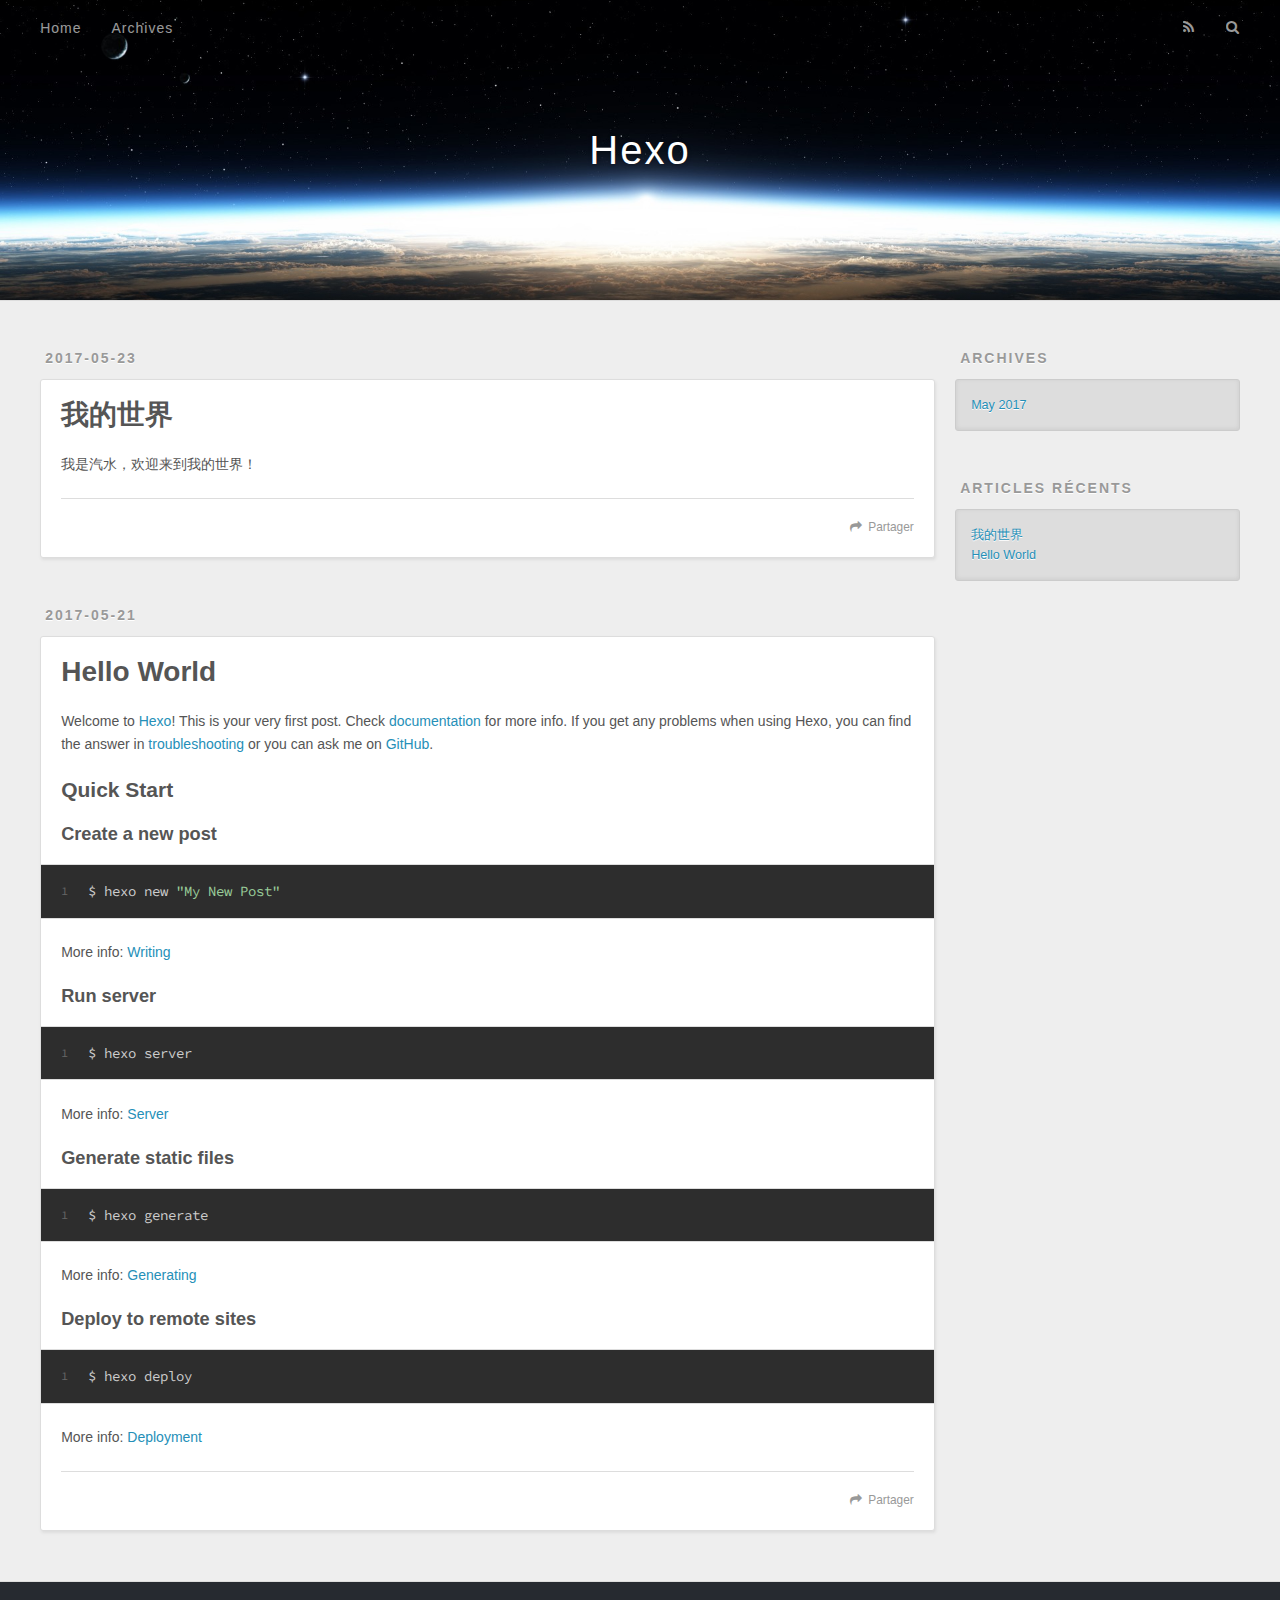
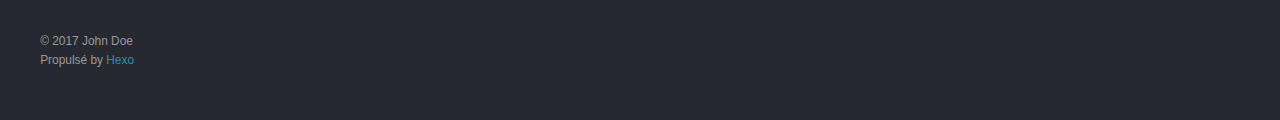
==== index.html @ 623e7127 "Site updated: 2017-06-03 21:07:07" ====
<!DOCTYPE html>
<html>
<head>
  <meta charset="utf-8">
  
  <title>Hexo</title>
  <meta name="viewport" content="width=device-width, initial-scale=1, maximum-scale=1">
  <meta property="og:type" content="website">
<meta property="og:title" content="Hexo">
<meta property="og:url" content="http://yoursite.com/index.html">
<meta property="og:site_name" content="Hexo">
<meta name="twitter:card" content="summary">
<meta name="twitter:title" content="Hexo">
  
    <link rel="alternate" href="/atom.xml" title="Hexo" type="application/atom+xml">
  
  
    <link rel="icon" href="/favicon.png">
  
  
    <link href="//fonts.googleapis.com/css?family=Source+Code+Pro" rel="stylesheet" type="text/css">
  
  <link rel="stylesheet" href="/css/style.css">
  

</head>

<body>
  <div id="container">
    <div id="wrap">
      <header id="header">
  <div id="banner"></div>
  <div id="header-outer" class="outer">
    <div id="header-title" class="inner">
      <h1 id="logo-wrap">
        <a href="/" id="logo">Hexo</a>
      </h1>
      
    </div>
    <div id="header-inner" class="inner">
      <nav id="main-nav">
        <a id="main-nav-toggle" class="nav-icon"></a>
        
          <a class="main-nav-link" href="/">Home</a>
        
          <a class="main-nav-link" href="/archives">Archives</a>
        
      </nav>
      <nav id="sub-nav">
        
          <a id="nav-rss-link" class="nav-icon" href="/atom.xml" title="Flux RSS"></a>
        
        <a id="nav-search-btn" class="nav-icon" title="Rechercher"></a>
      </nav>
      <div id="search-form-wrap">
        <form action="//google.com/search" method="get" accept-charset="UTF-8" class="search-form"><input type="search" name="q" class="search-form-input" placeholder="Search"><button type="submit" class="search-form-submit">&#xF002;</button><input type="hidden" name="sitesearch" value="http://yoursite.com"></form>
      </div>
    </div>
  </div>
</header>
      <div class="outer">
        <section id="main">
  
    <article id="post-XT-Xiong" class="article article-type-post" itemscope itemprop="blogPost">
  <div class="article-meta">
    <a href="/2017/05/23/XT-Xiong/" class="article-date">
  <time datetime="2017-05-23T15:55:25.000Z" itemprop="datePublished">2017-05-23</time>
</a>
    
  </div>
  <div class="article-inner">
    
    
      <header class="article-header">
        
  
    <h1 itemprop="name">
      <a class="article-title" href="/2017/05/23/XT-Xiong/">我的世界</a>
    </h1>
  

      </header>
    
    <div class="article-entry" itemprop="articleBody">
      
        <p>我是汽水，欢迎来到我的世界！</p>

      
    </div>
    <footer class="article-footer">
      <a data-url="http://yoursite.com/2017/05/23/XT-Xiong/" data-id="cj3ham7cf00002ds6p220u8ac" class="article-share-link">Partager</a>
      
      
    </footer>
  </div>
  
</article>


  
    <article id="post-hello-world" class="article article-type-post" itemscope itemprop="blogPost">
  <div class="article-meta">
    <a href="/2017/05/21/hello-world/" class="article-date">
  <time datetime="2017-05-21T15:40:06.000Z" itemprop="datePublished">2017-05-21</time>
</a>
    
  </div>
  <div class="article-inner">
    
    
      <header class="article-header">
        
  
    <h1 itemprop="name">
      <a class="article-title" href="/2017/05/21/hello-world/">Hello World</a>
    </h1>
  

      </header>
    
    <div class="article-entry" itemprop="articleBody">
      
        <p>Welcome to <a href="https://hexo.io/" target="_blank" rel="external">Hexo</a>! This is your very first post. Check <a href="https://hexo.io/docs/" target="_blank" rel="external">documentation</a> for more info. If you get any problems when using Hexo, you can find the answer in <a href="https://hexo.io/docs/troubleshooting.html" target="_blank" rel="external">troubleshooting</a> or you can ask me on <a href="https://github.com/hexojs/hexo/issues" target="_blank" rel="external">GitHub</a>.</p>
<h2 id="Quick-Start"><a href="#Quick-Start" class="headerlink" title="Quick Start"></a>Quick Start</h2><h3 id="Create-a-new-post"><a href="#Create-a-new-post" class="headerlink" title="Create a new post"></a>Create a new post</h3><figure class="highlight bash"><table><tr><td class="gutter"><pre><div class="line">1</div></pre></td><td class="code"><pre><div class="line">$ hexo new <span class="string">"My New Post"</span></div></pre></td></tr></table></figure>
<p>More info: <a href="https://hexo.io/docs/writing.html" target="_blank" rel="external">Writing</a></p>
<h3 id="Run-server"><a href="#Run-server" class="headerlink" title="Run server"></a>Run server</h3><figure class="highlight bash"><table><tr><td class="gutter"><pre><div class="line">1</div></pre></td><td class="code"><pre><div class="line">$ hexo server</div></pre></td></tr></table></figure>
<p>More info: <a href="https://hexo.io/docs/server.html" target="_blank" rel="external">Server</a></p>
<h3 id="Generate-static-files"><a href="#Generate-static-files" class="headerlink" title="Generate static files"></a>Generate static files</h3><figure class="highlight bash"><table><tr><td class="gutter"><pre><div class="line">1</div></pre></td><td class="code"><pre><div class="line">$ hexo generate</div></pre></td></tr></table></figure>
<p>More info: <a href="https://hexo.io/docs/generating.html" target="_blank" rel="external">Generating</a></p>
<h3 id="Deploy-to-remote-sites"><a href="#Deploy-to-remote-sites" class="headerlink" title="Deploy to remote sites"></a>Deploy to remote sites</h3><figure class="highlight bash"><table><tr><td class="gutter"><pre><div class="line">1</div></pre></td><td class="code"><pre><div class="line">$ hexo deploy</div></pre></td></tr></table></figure>
<p>More info: <a href="https://hexo.io/docs/deployment.html" target="_blank" rel="external">Deployment</a></p>

      
    </div>
    <footer class="article-footer">
      <a data-url="http://yoursite.com/2017/05/21/hello-world/" data-id="cj3ham7cp00012ds6cbdqjkjx" class="article-share-link">Partager</a>
      
      
    </footer>
  </div>
  
</article>


  

</section>
        
          <aside id="sidebar">
  
    

  
    

  
    
  
    
  <div class="widget-wrap">
    <h3 class="widget-title">Archives</h3>
    <div class="widget">
      <ul class="archive-list"><li class="archive-list-item"><a class="archive-list-link" href="/archives/2017/05/">May 2017</a></li></ul>
    </div>
  </div>


  
    
  <div class="widget-wrap">
    <h3 class="widget-title">Articles récents</h3>
    <div class="widget">
      <ul>
        
          <li>
            <a href="/2017/05/23/XT-Xiong/">我的世界</a>
          </li>
        
          <li>
            <a href="/2017/05/21/hello-world/">Hello World</a>
          </li>
        
      </ul>
    </div>
  </div>

  
</aside>
        
      </div>
      <footer id="footer">
  
  <div class="outer">
    <div id="footer-info" class="inner">
      &copy; 2017 John Doe<br>
      Propulsé by <a href="http://hexo.io/" target="_blank">Hexo</a>
    </div>
  </div>
</footer>
    </div>
    <nav id="mobile-nav">
  
    <a href="/" class="mobile-nav-link">Home</a>
  
    <a href="/archives" class="mobile-nav-link">Archives</a>
  
</nav>
    

<script src="//ajax.googleapis.com/ajax/libs/jquery/2.0.3/jquery.min.js"></script>


  <link rel="stylesheet" href="/fancybox/jquery.fancybox.css">
  <script src="/fancybox/jquery.fancybox.pack.js"></script>


<script src="/js/script.js"></script>

  </div>
</body>
</html>
---- css/style.css ----
body {
  width: 100%;
}
body:before,
body:after {
  content: "";
  display: table;
}
body:after {
  clear: both;
}
html,
body,
div,
span,
applet,
object,
iframe,
h1,
h2,
h3,
h4,
h5,
h6,
p,
blockquote,
pre,
a,
abbr,
acronym,
address,
big,
cite,
code,
del,
dfn,
em,
img,
ins,
kbd,
q,
s,
samp,
small,
strike,
strong,
sub,
sup,
tt,
var,
dl,
dt,
dd,
ol,
ul,
li,
fieldset,
form,
label,
legend,
table,
caption,
tbody,
tfoot,
thead,
tr,
th,
td {
  margin: 0;
  padding: 0;
  border: 0;
  outline: 0;
  font-weight: inherit;
  font-style: inherit;
  font-family: inherit;
  font-size: 100%;
  vertical-align: baseline;
}
body {
  line-height: 1;
  color: #000;
  background: #fff;
}
ol,
ul {
  list-style: none;
}
table {
  border-collapse: separate;
  border-spacing: 0;
  vertical-align: middle;
}
caption,
th,
td {
  text-align: left;
  font-weight: normal;
  vertical-align: middle;
}
a img {
  border: none;
}
input,
button {
  margin: 0;
  padding: 0;
}
input::-moz-focus-inner,
button::-moz-focus-inner {
  border: 0;
  padding: 0;
}
@font-face {
  font-family: FontAwesome;
  font-style: normal;
  font-weight: normal;
  src: url("fonts/fontawesome-webfont.eot?v=#4.0.3");
  src: url("fonts/fontawesome-webfont.eot?#iefix&v=#4.0.3") format("embedded-opentype"), url("fonts/fontawesome-webfont.woff?v=#4.0.3") format("woff"), url("fonts/fontawesome-webfont.ttf?v=#4.0.3") format("truetype"), url("fonts/fontawesome-webfont.svg#fontawesomeregular?v=#4.0.3") format("svg");
}
html,
body,
#container {
  height: 100%;
}
body {
  background: #eee;
  font: 14px "Helvetica Neue", Helvetica, Arial, sans-serif;
  -webkit-text-size-adjust: 100%;
}
.outer {
  max-width: 1220px;
  margin: 0 auto;
  padding: 0 20px;
}
.outer:before,
.outer:after {
  content: "";
  display: table;
}
.outer:after {
  clear: both;
}
.inner {
  display: inline;
  float: left;
  width: 98.33333333333333%;
  margin: 0 0.833333333333333%;
}
.left,
.alignleft {
  float: left;
}
.right,
.alignright {
  float: right;
}
.clear {
  clear: both;
}
#container {
  position: relative;
}
.mobile-nav-on {
  overflow: hidden;
}
#wrap {
  height: 100%;
  width: 100%;
  position: absolute;
  top: 0;
  left: 0;
  -webkit-transition: 0.2s ease-out;
  -moz-transition: 0.2s ease-out;
  -ms-transition: 0.2s ease-out;
  transition: 0.2s ease-out;
  z-index: 1;
  background: #eee;
}
.mobile-nav-on #wrap {
  left: 280px;
}
@media screen and (min-width: 768px) {
  #main {
    display: inline;
    float: left;
    width: 73.33333333333333%;
    margin: 0 0.833333333333333%;
  }
}
.article-date,
.article-category-link,
.archive-year,
.widget-title {
  text-decoration: none;
  text-transform: uppercase;
  letter-spacing: 2px;
  color: #999;
  margin-bottom: 1em;
  margin-left: 5px;
  line-height: 1em;
  text-shadow: 0 1px #fff;
  font-weight: bold;
}
.article-inner,
.archive-article-inner {
  background: #fff;
  -webkit-box-shadow: 1px 2px 3px #ddd;
  box-shadow: 1px 2px 3px #ddd;
  border: 1px solid #ddd;
  border-radius: 3px;
}
.article-entry h1,
.widget h1 {
  font-size: 2em;
}
.article-entry h2,
.widget h2 {
  font-size: 1.5em;
}
.article-entry h3,
.widget h3 {
  font-size: 1.3em;
}
.article-entry h4,
.widget h4 {
  font-size: 1.2em;
}
.article-entry h5,
.widget h5 {
  font-size: 1em;
}
.article-entry h6,
.widget h6 {
  font-size: 1em;
  color: #999;
}
.article-entry hr,
.widget hr {
  border: 1px dashed #ddd;
}
.article-entry strong,
.widget strong {
  font-weight: bold;
}
.article-entry em,
.widget em,
.article-entry cite,
.widget cite {
  font-style: italic;
}
.article-entry sup,
.widget sup,
.article-entry sub,
.widget sub {
  font-size: 0.75em;
  line-height: 0;
  position: relative;
  vertical-align: baseline;
}
.article-entry sup,
.widget sup {
  top: -0.5em;
}
.article-entry sub,
.widget sub {
  bottom: -0.2em;
}
.article-entry small,
.widget small {
  font-size: 0.85em;
}
.article-entry acronym,
.widget acronym,
.article-entry abbr,
.widget abbr {
  border-bottom: 1px dotted;
}
.article-entry ul,
.widget ul,
.article-entry ol,
.widget ol,
.article-entry dl,
.widget dl {
  margin: 0 20px;
  line-height: 1.6em;
}
.article-entry ul ul,
.widget ul ul,
.article-entry ol ul,
.widget ol ul,
.article-entry ul ol,
.widget ul ol,
.article-entry ol ol,
.widget ol ol {
  margin-top: 0;
  margin-bottom: 0;
}
.article-entry ul,
.widget ul {
  list-style: disc;
}
.article-entry ol,
.widget ol {
  list-style: decimal;
}
.article-entry dt,
.widget dt {
  font-weight: bold;
}
#header {
  height: 300px;
  position: relative;
  border-bottom: 1px solid #ddd;
}
#header:before,
#header:after {
  content: "";
  position: absolute;
  left: 0;
  right: 0;
  height: 40px;
}
#header:before {
  top: 0;
  background: -webkit-linear-gradient(rgba(0,0,0,0.2), transparent);
  background: -moz-linear-gradient(rgba(0,0,0,0.2), transparent);
  background: -ms-linear-gradient(rgba(0,0,0,0.2), transparent);
  background: linear-gradient(rgba(0,0,0,0.2), transparent);
}
#header:after {
  bottom: 0;
  background: -webkit-linear-gradient(transparent, rgba(0,0,0,0.2));
  background: -moz-linear-gradient(transparent, rgba(0,0,0,0.2));
  background: -ms-linear-gradient(transparent, rgba(0,0,0,0.2));
  background: linear-gradient(transparent, rgba(0,0,0,0.2));
}
#header-outer {
  height: 100%;
  position: relative;
}
#header-inner {
  position: relative;
  overflow: hidden;
}
#banner {
  position: absolute;
  top: 0;
  left: 0;
  width: 100%;
  height: 100%;
  background: url("images/banner.jpg") center #000;
  -webkit-background-size: cover;
  -moz-background-size: cover;
  background-size: cover;
  z-index: -1;
}
#header-title {
  text-align: center;
  height: 40px;
  position: absolute;
  top: 50%;
  left: 0;
  margin-top: -20px;
}
#logo,
#subtitle {
  text-decoration: none;
  color: #fff;
  font-weight: 300;
  text-shadow: 0 1px 4px rgba(0,0,0,0.3);
}
#logo {
  font-size: 40px;
  line-height: 40px;
  letter-spacing: 2px;
}
#subtitle {
  font-size: 16px;
  line-height: 16px;
  letter-spacing: 1px;
}
#subtitle-wrap {
  margin-top: 16px;
}
#main-nav {
  float: left;
  margin-left: -15px;
}
.nav-icon,
.main-nav-link {
  float: left;
  color: #fff;
  opacity: 0.6;
  text-decoration: none;
  text-shadow: 0 1px rgba(0,0,0,0.2);
  -webkit-transition: opacity 0.2s;
  -moz-transition: opacity 0.2s;
  -ms-transition: opacity 0.2s;
  transition: opacity 0.2s;
  display: block;
  padding: 20px 15px;
}
.nav-icon:hover,
.main-nav-link:hover {
  opacity: 1;
}
.nav-icon {
  font-family: FontAwesome;
  text-align: center;
  font-size: 14px;
  width: 14px;
  height: 14px;
  padding: 20px 15px;
  position: relative;
  cursor: pointer;
}
.main-nav-link {
  font-weight: 300;
  letter-spacing: 1px;
}
@media screen and (max-width: 479px) {
  .main-nav-link {
    display: none;
  }
}
#main-nav-toggle {
  display: none;
}
#main-nav-toggle:before {
  content: "\f0c9";
}
@media screen and (max-width: 479px) {
  #main-nav-toggle {
    display: block;
  }
}
#sub-nav {
  float: right;
  margin-right: -15px;
}
#nav-rss-link:before {
  content: "\f09e";
}
#nav-search-btn:before {
  content: "\f002";
}
#search-form-wrap {
  position: absolute;
  top: 15px;
  width: 150px;
  height: 30px;
  right: -150px;
  opacity: 0;
  -webkit-transition: 0.2s ease-out;
  -moz-transition: 0.2s ease-out;
  -ms-transition: 0.2s ease-out;
  transition: 0.2s ease-out;
}
#search-form-wrap.on {
  opacity: 1;
  right: 0;
}
@media screen and (max-width: 479px) {
  #search-form-wrap {
    width: 100%;
    right: -100%;
  }
}
.search-form {
  position: absolute;
  top: 0;
  left: 0;
  right: 0;
  background: #fff;
  padding: 5px 15px;
  border-radius: 15px;
  -webkit-box-shadow: 0 0 10px rgba(0,0,0,0.3);
  box-shadow: 0 0 10px rgba(0,0,0,0.3);
}
.search-form-input {
  border: none;
  background: none;
  color: #555;
  width: 100%;
  font: 13px "Helvetica Neue", Helvetica, Arial, sans-serif;
  outline: none;
}
.search-form-input::-webkit-search-results-decoration,
.search-form-input::-webkit-search-cancel-button {
  -webkit-appearance: none;
}
.search-form-submit {
  position: absolute;
  top: 50%;
  right: 10px;
  margin-top: -7px;
  font: 13px FontAwesome;
  border: none;
  background: none;
  color: #bbb;
  cursor: pointer;
}
.search-form-submit:hover,
.search-form-submit:focus {
  color: #777;
}
.article {
  margin: 50px 0;
}
.article-inner {
  overflow: hidden;
}
.article-meta:before,
.article-meta:after {
  content: "";
  display: table;
}
.article-meta:after {
  clear: both;
}
.article-date {
  float: left;
}
.article-category {
  float: left;
  line-height: 1em;
  color: #ccc;
  text-shadow: 0 1px #fff;
  margin-left: 8px;
}
.article-category:before {
  content: "\2022";
}
.article-category-link {
  margin: 0 12px 1em;
}
.article-header {
  padding: 20px 20px 0;
}
.article-title {
  text-decoration: none;
  font-size: 2em;
  font-weight: bold;
  color: #555;
  line-height: 1.1em;
  -webkit-transition: color 0.2s;
  -moz-transition: color 0.2s;
  -ms-transition: color 0.2s;
  transition: color 0.2s;
}
a.article-title:hover {
  color: #258fb8;
}
.article-entry {
  color: #555;
  padding: 0 20px;
}
.article-entry:before,
.article-entry:after {
  content: "";
  display: table;
}
.article-entry:after {
  clear: both;
}
.article-entry p,
.article-entry table {
  line-height: 1.6em;
  margin: 1.6em 0;
}
.article-entry h1,
.article-entry h2,
.article-entry h3,
.article-entry h4,
.article-entry h5,
.article-entry h6 {
  font-weight: bold;
}
.article-entry h1,
.article-entry h2,
.article-entry h3,
.article-entry h4,
.article-entry h5,
.article-entry h6 {
  line-height: 1.1em;
  margin: 1.1em 0;
}
.article-entry a {
  color: #258fb8;
  text-decoration: none;
}
.article-entry a:hover {
  text-decoration: underline;
}
.article-entry ul,
.article-entry ol,
.article-entry dl {
  margin-top: 1.6em;
  margin-bottom: 1.6em;
}
.article-entry img,
.article-entry video {
  max-width: 100%;
  height: auto;
  display: block;
  margin: auto;
}
.article-entry iframe {
  border: none;
}
.article-entry table {
  width: 100%;
  border-collapse: collapse;
  border-spacing: 0;
}
.article-entry th {
  font-weight: bold;
  border-bottom: 3px solid #ddd;
  padding-bottom: 0.5em;
}
.article-entry td {
  border-bottom: 1px solid #ddd;
  padding: 10px 0;
}
.article-entry blockquote {
  font-family: Georgia, "Times New Roman", serif;
  font-size: 1.4em;
  margin: 1.6em 20px;
  text-align: center;
}
.article-entry blockquote footer {
  font-size: 14px;
  margin: 1.6em 0;
  font-family: "Helvetica Neue", Helvetica, Arial, sans-serif;
}
.article-entry blockquote footer cite:before {
  content: "—";
  padding: 0 0.5em;
}
.article-entry .pullquote {
  text-align: left;
  width: 45%;
  margin: 0;
}
.article-entry .pullquote.left {
  margin-left: 0.5em;
  margin-right: 1em;
}
.article-entry .pullquote.right {
  margin-right: 0.5em;
  margin-left: 1em;
}
.article-entry .caption {
  color: #999;
  display: block;
  font-size: 0.9em;
  margin-top: 0.5em;
  position: relative;
  text-align: center;
}
.article-entry .video-container {
  position: relative;
  padding-top: 56.25%;
  height: 0;
  overflow: hidden;
}
.article-entry .video-container iframe,
.article-entry .video-container object,
.article-entry .video-container embed {
  position: absolute;
  top: 0;
  left: 0;
  width: 100%;
  height: 100%;
  margin-top: 0;
}
.article-more-link a {
  display: inline-block;
  line-height: 1em;
  padding: 6px 15px;
  border-radius: 15px;
  background: #eee;
  color: #999;
  text-shadow: 0 1px #fff;
  text-decoration: none;
}
.article-more-link a:hover {
  background: #258fb8;
  color: #fff;
  text-decoration: none;
  text-shadow: 0 1px #1e7293;
}
.article-footer {
  font-size: 0.85em;
  line-height: 1.6em;
  border-top: 1px solid #ddd;
  padding-top: 1.6em;
  margin: 0 20px 20px;
}
.article-footer:before,
.article-footer:after {
  content: "";
  display: table;
}
.article-footer:after {
  clear: both;
}
.article-footer a {
  color: #999;
  text-decoration: none;
}
.article-footer a:hover {
  color: #555;
}
.article-tag-list-item {
  float: left;
  margin-right: 10px;
}
.article-tag-list-link:before {
  content: "#";
}
.article-comment-link {
  float: right;
}
.article-comment-link:before {
  content: "\f075";
  font-family: FontAwesome;
  padding-right: 8px;
}
.article-share-link {
  cursor: pointer;
  float: right;
  margin-left: 20px;
}
.article-share-link:before {
  content: "\f064";
  font-family: FontAwesome;
  padding-right: 6px;
}
#article-nav {
  position: relative;
}
#article-nav:before,
#article-nav:after {
  content: "";
  display: table;
}
#article-nav:after {
  clear: both;
}
@media screen and (min-width: 768px) {
  #article-nav {
    margin: 50px 0;
  }
  #article-nav:before {
    width: 8px;
    height: 8px;
    position: absolute;
    top: 50%;
    left: 50%;
    margin-top: -4px;
    margin-left: -4px;
    content: "";
    border-radius: 50%;
    background: #ddd;
    -webkit-box-shadow: 0 1px 2px #fff;
    box-shadow: 0 1px 2px #fff;
  }
}
.article-nav-link-wrap {
  text-decoration: none;
  text-shadow: 0 1px #fff;
  color: #999;
  -webkit-box-sizing: border-box;
  -moz-box-sizing: border-box;
  box-sizing: border-box;
  margin-top: 50px;
  text-align: center;
  display: block;
}
.article-nav-link-wrap:hover {
  color: #555;
}
@media screen and (min-width: 768px) {
  .article-nav-link-wrap {
    width: 50%;
    margin-top: 0;
  }
}
@media screen and (min-width: 768px) {
  #article-nav-newer {
    float: left;
    text-align: right;
    padding-right: 20px;
  }
}
@media screen and (min-width: 768px) {
  #article-nav-older {
    float: right;
    text-align: left;
    padding-left: 20px;
  }
}
.article-nav-caption {
  text-transform: uppercase;
  letter-spacing: 2px;
  color: #ddd;
  line-height: 1em;
  font-weight: bold;
}
#article-nav-newer .article-nav-caption {
  margin-right: -2px;
}
.article-nav-title {
  font-size: 0.85em;
  line-height: 1.6em;
  margin-top: 0.5em;
}
.article-share-box {
  position: absolute;
  display: none;
  background: #fff;
  -webkit-box-shadow: 1px 2px 10px rgba(0,0,0,0.2);
  box-shadow: 1px 2px 10px rgba(0,0,0,0.2);
  border-radius: 3px;
  margin-left: -145px;
  overflow: hidden;
  z-index: 1;
}
.article-share-box.on {
  display: block;
}
.article-share-input {
  width: 100%;
  background: none;
  -webkit-box-sizing: border-box;
  -moz-box-sizing: border-box;
  box-sizing: border-box;
  font: 14px "Helvetica Neue", Helvetica, Arial, sans-serif;
  padding: 0 15px;
  color: #555;
  outline: none;
  border: 1px solid #ddd;
  border-radius: 3px 3px 0 0;
  height: 36px;
  line-height: 36px;
}
.article-share-links {
  background: #eee;
}
.article-share-links:before,
.article-share-links:after {
  content: "";
  display: table;
}
.article-share-links:after {
  clear: both;
}
.article-share-twitter,
.article-share-facebook,
.article-share-pinterest,
.article-share-google {
  width: 50px;
  height: 36px;
  display: block;
  float: left;
  position: relative;
  color: #999;
  text-shadow: 0 1px #fff;
}
.article-share-twitter:before,
.article-share-facebook:before,
.article-share-pinterest:before,
.article-share-google:before {
  font-size: 20px;
  font-family: FontAwesome;
  width: 20px;
  height: 20px;
  position: absolute;
  top: 50%;
  left: 50%;
  margin-top: -10px;
  margin-left: -10px;
  text-align: center;
}
.article-share-twitter:hover,
.article-share-facebook:hover,
.article-share-pinterest:hover,
.article-share-google:hover {
  color: #fff;
}
.article-share-twitter:before {
  content: "\f099";
}
.article-share-twitter:hover {
  background: #00aced;
  text-shadow: 0 1px #008abe;
}
.article-share-facebook:before {
  content: "\f09a";
}
.article-share-facebook:hover {
  background: #3b5998;
  text-shadow: 0 1px #2f477a;
}
.article-share-pinterest:before {
  content: "\f0d2";
}
.article-share-pinterest:hover {
  background: #cb2027;
  text-shadow: 0 1px #a21a1f;
}
.article-share-google:before {
  content: "\f0d5";
}
.article-share-google:hover {
  background: #dd4b39;
  text-shadow: 0 1px #be3221;
}
.article-gallery {
  background: #000;
  position: relative;
}
.article-gallery-photos {
  position: relative;
  overflow: hidden;
}
.article-gallery-img {
  display: none;
  max-width: 100%;
}
.article-gallery-img:first-child {
  display: block;
}
.article-gallery-img.loaded {
  position: absolute;
  display: block;
}
.article-gallery-img img {
  display: block;
  max-width: 100%;
  margin: 0 auto;
}
#comments {
  background: #fff;
  -webkit-box-shadow: 1px 2px 3px #ddd;
  box-shadow: 1px 2px 3px #ddd;
  padding: 20px;
  border: 1px solid #ddd;
  border-radius: 3px;
  margin: 50px 0;
}
#comments a {
  color: #258fb8;
}
.archives-wrap {
  margin: 50px 0;
}
.archives:before,
.archives:after {
  content: "";
  display: table;
}
.archives:after {
  clear: both;
}
.archive-year-wrap {
  margin-bottom: 1em;
}
.archives {
  -webkit-column-gap: 10px;
  -moz-column-gap: 10px;
  column-gap: 10px;
}
@media screen and (min-width: 480px) and (max-width: 767px) {
  .archives {
    -webkit-column-count: 2;
    -moz-column-count: 2;
    column-count: 2;
  }
}
@media screen and (min-width: 768px) {
  .archives {
    -webkit-column-count: 3;
    -moz-column-count: 3;
    column-count: 3;
  }
}
.archive-article {
  -webkit-column-break-inside: avoid;
  page-break-inside: avoid;
  overflow: hidden;
  break-inside: avoid-column;
}
.archive-article-inner {
  padding: 10px;
  margin-bottom: 15px;
}
.archive-article-title {
  text-decoration: none;
  font-weight: bold;
  color: #555;
  -webkit-transition: color 0.2s;
  -moz-transition: color 0.2s;
  -ms-transition: color 0.2s;
  transition: color 0.2s;
  line-height: 1.6em;
}
.archive-article-title:hover {
  color: #258fb8;
}
.archive-article-footer {
  margin-top: 1em;
}
.archive-article-date {
  color: #999;
  text-decoration: none;
  font-size: 0.85em;
  line-height: 1em;
  margin-bottom: 0.5em;
  display: block;
}
#page-nav {
  margin: 50px auto;
  background: #fff;
  -webkit-box-shadow: 1px 2px 3px #ddd;
  box-shadow: 1px 2px 3px #ddd;
  border: 1px solid #ddd;
  border-radius: 3px;
  text-align: center;
  color: #999;
  overflow: hidden;
}
#page-nav:before,
#page-nav:after {
  content: "";
  display: table;
}
#page-nav:after {
  clear: both;
}
#page-nav a,
#page-nav span {
  padding: 10px 20px;
  line-height: 1;
  height: 2ex;
}
#page-nav a {
  color: #999;
  text-decoration: none;
}
#page-nav a:hover {
  background: #999;
  color: #fff;
}
#page-nav .prev {
  float: left;
}
#page-nav .next {
  float: right;
}
#page-nav .page-number {
  display: inline-block;
}
@media screen and (max-width: 479px) {
  #page-nav .page-number {
    display: none;
  }
}
#page-nav .current {
  color: #555;
  font-weight: bold;
}
#page-nav .space {
  color: #ddd;
}
#footer {
  background: #262a30;
  padding: 50px 0;
  border-top: 1px solid #ddd;
  color: #999;
}
#footer a {
  color: #258fb8;
  text-decoration: none;
}
#footer a:hover {
  text-decoration: underline;
}
#footer-info {
  line-height: 1.6em;
  font-size: 0.85em;
}
.article-entry pre,
.article-entry .highlight {
  background: #2d2d2d;
  margin: 0 -20px;
  padding: 15px 20px;
  border-style: solid;
  border-color: #ddd;
  border-width: 1px 0;
  overflow: auto;
  color: #ccc;
  line-height: 22.400000000000002px;
}
.article-entry .highlight .gutter pre,
.article-entry .gist .gist-file .gist-data .line-numbers {
  color: #666;
  font-size: 0.85em;
}
.article-entry pre,
.article-entry code {
  font-family: "Source Code Pro", Consolas, Monaco, Menlo, Consolas, monospace;
}
.article-entry code {
  background: #eee;
  text-shadow: 0 1px #fff;
  padding: 0 0.3em;
}
.article-entry pre code {
  background: none;
  text-shadow: none;
  padding: 0;
}
.article-entry .highlight pre {
  border: none;
  margin: 0;
  padding: 0;
}
.article-entry .highlight table {
  margin: 0;
  width: auto;
}
.article-entry .highlight td {
  border: none;
  padding: 0;
}
.article-entry .highlight figcaption {
  font-size: 0.85em;
  color: #999;
  line-height: 1em;
  margin-bottom: 1em;
}
.article-entry .highlight figcaption:before,
.article-entry .highlight figcaption:after {
  content: "";
  display: table;
}
.article-entry .highlight figcaption:after {
  clear: both;
}
.article-entry .highlight figcaption a {
  float: right;
}
.article-entry .highlight .gutter pre {
  text-align: right;
  padding-right: 20px;
}
.article-entry .highlight .line {
  height: 22.400000000000002px;
}
.article-entry .highlight .line.marked {
  background: #515151;
}
.article-entry .gist {
  margin: 0 -20px;
  border-style: solid;
  border-color: #ddd;
  border-width: 1px 0;
  background: #2d2d2d;
  padding: 15px 20px 15px 0;
}
.article-entry .gist .gist-file {
  border: none;
  font-family: "Source Code Pro", Consolas, Monaco, Menlo, Consolas, monospace;
  margin: 0;
}
.article-entry .gist .gist-file .gist-data {
  background: none;
  border: none;
}
.article-entry .gist .gist-file .gist-data .line-numbers {
  background: none;
  border: none;
  padding: 0 20px 0 0;
}
.article-entry .gist .gist-file .gist-data .line-data {
  padding: 0 !important;
}
.article-entry .gist .gist-file .highlight {
  margin: 0;
  padding: 0;
  border: none;
}
.article-entry .gist .gist-file .gist-meta {
  background: #2d2d2d;
  color: #999;
  font: 0.85em "Helvetica Neue", Helvetica, Arial, sans-serif;
  text-shadow: 0 0;
  padding: 0;
  margin-top: 1em;
  margin-left: 20px;
}
.article-entry .gist .gist-file .gist-meta a {
  color: #258fb8;
  font-weight: normal;
}
.article-entry .gist .gist-file .gist-meta a:hover {
  text-decoration: underline;
}
pre .comment,
pre .title {
  color: #999;
}
pre .variable,
pre .attribute,
pre .tag,
pre .regexp,
pre .ruby .constant,
pre .xml .tag .title,
pre .xml .pi,
pre .xml .doctype,
pre .html .doctype,
pre .css .id,
pre .css .class,
pre .css .pseudo {
  color: #f2777a;
}
pre .number,
pre .preprocessor,
pre .built_in,
pre .literal,
pre .params,
pre .constant {
  color: #f99157;
}
pre .class,
pre .ruby .class .title,
pre .css .rules .attribute {
  color: #9c9;
}
pre .string,
pre .value,
pre .inheritance,
pre .header,
pre .ruby .symbol,
pre .xml .cdata {
  color: #9c9;
}
pre .css .hexcolor {
  color: #6cc;
}
pre .function,
pre .python .decorator,
pre .python .title,
pre .ruby .function .title,
pre .ruby .title .keyword,
pre .perl .sub,
pre .javascript .title,
pre .coffeescript .title {
  color: #69c;
}
pre .keyword,
pre .javascript .function {
  color: #c9c;
}
@media screen and (max-width: 479px) {
  #mobile-nav {
    position: absolute;
    top: 0;
    left: 0;
    width: 280px;
    height: 100%;
    background: #191919;
    border-right: 1px solid #fff;
  }
}
@media screen and (max-width: 479px) {
  .mobile-nav-link {
    display: block;
    color: #999;
    text-decoration: none;
    padding: 15px 20px;
    font-weight: bold;
  }
  .mobile-nav-link:hover {
    color: #fff;
  }
}
@media screen and (min-width: 768px) {
  #sidebar {
    display: inline;
    float: left;
    width: 23.333333333333332%;
    margin: 0 0.833333333333333%;
  }
}
.widget-wrap {
  margin: 50px 0;
}
.widget {
  color: #777;
  text-shadow: 0 1px #fff;
  background: #ddd;
  -webkit-box-shadow: 0 -1px 4px #ccc inset;
  box-shadow: 0 -1px 4px #ccc inset;
  border: 1px solid #ccc;
  padding: 15px;
  border-radius: 3px;
}
.widget a {
  color: #258fb8;
  text-decoration: none;
}
.widget a:hover {
  text-decoration: underline;
}
.widget ul ul,
.widget ol ul,
.widget dl ul,
.widget ul ol,
.widget ol ol,
.widget dl ol,
.widget ul dl,
.widget ol dl,
.widget dl dl {
  margin-left: 15px;
  list-style: disc;
}
.widget {
  line-height: 1.6em;
  word-wrap: break-word;
  font-size: 0.9em;
}
.widget ul,
.widget ol {
  list-style: none;
  margin: 0;
}
.widget ul ul,
.widget ol ul,
.widget ul ol,
.widget ol ol {
  margin: 0 20px;
}
.widget ul ul,
.widget ol ul {
  list-style: disc;
}
.widget ul ol,
.widget ol ol {
  list-style: decimal;
}
.category-list-count,
.tag-list-count,
.archive-list-count {
  padding-left: 5px;
  color: #999;
  font-size: 0.85em;
}
.category-list-count:before,
.tag-list-count:before,
.archive-list-count:before {
  content: "(";
}
.category-list-count:after,
.tag-list-count:after,
.archive-list-count:after {
  content: ")";
}
.tagcloud a {
  margin-right: 5px;
  display: inline-block;
}
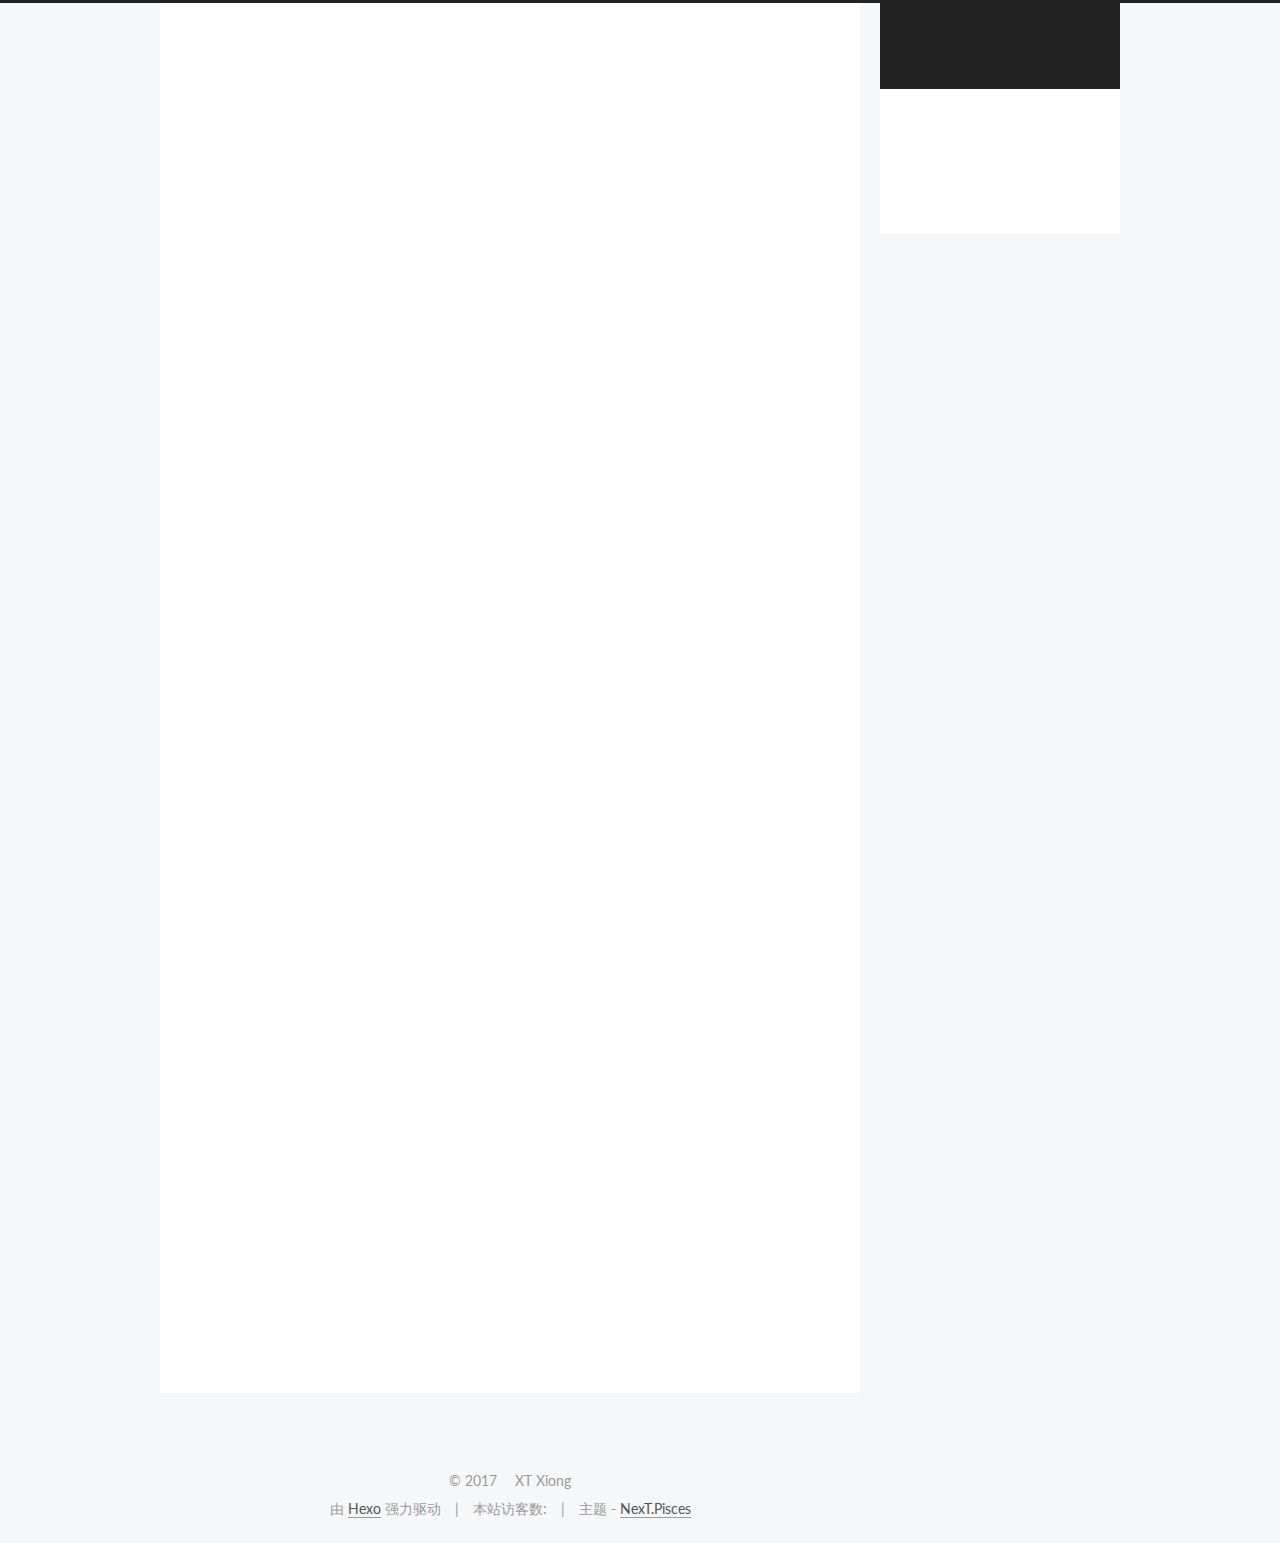
==== commit e5a445c3: "Site updated: 2017-06-11 13:14:21" ====
--- a/index.html
+++ b/index.html
@@ -1,126 +1,454 @@
-<!DOCTYPE html>
-<html>
+<!doctype html>
+
+
+
+  
+
+
+<html class="theme-next pisces use-motion" lang="zh-Hans">
 <head>
-  <meta charset="utf-8">
-  
-  <title>Hexo</title>
-  <meta name="viewport" content="width=device-width, initial-scale=1, maximum-scale=1">
-  <meta property="og:type" content="website">
-<meta property="og:title" content="Hexo">
+  <meta charset="UTF-8"/>
+<meta http-equiv="X-UA-Compatible" content="IE=edge" />
+<meta name="viewport" content="width=device-width, initial-scale=1, maximum-scale=1"/>
+
+
+
+<meta http-equiv="Cache-Control" content="no-transform" />
+<meta http-equiv="Cache-Control" content="no-siteapp" />
+
+
+
+
+
+
+
+
+
+
+
+
+
+
+
+  
+  
+  <link href="/lib/fancybox/source/jquery.fancybox.css?v=2.1.5" rel="stylesheet" type="text/css" />
+
+
+
+
+  
+  
+  
+  
+
+  
+    
+    
+  
+
+  
+
+  
+
+  
+
+  
+
+  
+    
+    
+    <link href="//fonts.googleapis.com/css?family=Lato:300,300italic,400,400italic,700,700italic&subset=latin,latin-ext" rel="stylesheet" type="text/css">
+  
+
+
+
+
+
+
+<link href="/lib/font-awesome/css/font-awesome.min.css?v=4.6.2" rel="stylesheet" type="text/css" />
+
+<link href="/css/main.css?v=5.1.0" rel="stylesheet" type="text/css" />
+
+
+  <meta name="keywords" content="Hexo, NexT" />
+
+
+
+
+
+
+
+
+  <link rel="shortcut icon" type="image/x-icon" href="http://orc8sanw2.bkt.clouddn.com/favicon.ico?v=5.1.0" />
+
+
+
+
+
+
+<meta name="description" content="凡事过往，皆为序章">
+<meta property="og:type" content="website">
+<meta property="og:title" content="XT Xiong&#39;s blog">
 <meta property="og:url" content="http://yoursite.com/index.html">
-<meta property="og:site_name" content="Hexo">
+<meta property="og:site_name" content="XT Xiong&#39;s blog">
+<meta property="og:description" content="凡事过往，皆为序章">
 <meta name="twitter:card" content="summary">
-<meta name="twitter:title" content="Hexo">
-  
-    <link rel="alternate" href="/atom.xml" title="Hexo" type="application/atom+xml">
-  
-  
-    <link rel="icon" href="/favicon.png">
-  
-  
-    <link href="//fonts.googleapis.com/css?family=Source+Code+Pro" rel="stylesheet" type="text/css">
-  
-  <link rel="stylesheet" href="/css/style.css">
-  
-
+<meta name="twitter:title" content="XT Xiong&#39;s blog">
+<meta name="twitter:description" content="凡事过往，皆为序章">
+
+
+
+<script type="text/javascript" id="hexo.configurations">
+  var NexT = window.NexT || {};
+  var CONFIG = {
+    root: '/',
+    scheme: 'Pisces',
+    sidebar: {"position":"right","display":"post","offset":12,"offset_float":0,"b2t":false,"scrollpercent":false},
+    fancybox: true,
+    motion: true,
+    duoshuo: {
+      userId: '0',
+      author: '博主'
+    },
+    algolia: {
+      applicationID: '',
+      apiKey: '',
+      indexName: '',
+      hits: {"per_page":10},
+      labels: {"input_placeholder":"Search for Posts","hits_empty":"We didn't find any results for the search: ${query}","hits_stats":"${hits} results found in ${time} ms"}
+    }
+  };
+</script>
+
+
+
+  <link rel="canonical" href="http://yoursite.com/"/>
+
+
+
+
+
+  <title> XT Xiong's blog </title>
 </head>
 
-<body>
-  <div id="container">
-    <div id="wrap">
-      <header id="header">
-  <div id="banner"></div>
-  <div id="header-outer" class="outer">
-    <div id="header-title" class="inner">
-      <h1 id="logo-wrap">
-        <a href="/" id="logo">Hexo</a>
-      </h1>
-      
-    </div>
-    <div id="header-inner" class="inner">
-      <nav id="main-nav">
-        <a id="main-nav-toggle" class="nav-icon"></a>
-        
-          <a class="main-nav-link" href="/">Home</a>
-        
-          <a class="main-nav-link" href="/archives">Archives</a>
-        
-      </nav>
-      <nav id="sub-nav">
-        
-          <a id="nav-rss-link" class="nav-icon" href="/atom.xml" title="Flux RSS"></a>
-        
-        <a id="nav-search-btn" class="nav-icon" title="Rechercher"></a>
-      </nav>
-      <div id="search-form-wrap">
-        <form action="//google.com/search" method="get" accept-charset="UTF-8" class="search-form"><input type="search" name="q" class="search-form-input" placeholder="Search"><button type="submit" class="search-form-submit">&#xF002;</button><input type="hidden" name="sitesearch" value="http://yoursite.com"></form>
-      </div>
-    </div>
+<body itemscope itemtype="http://schema.org/WebPage" lang="zh-Hans">
+
+  
+
+
+
+
+
+
+
+
+
+
+
+
+
+
+  
+  
+    
+  
+
+  <div class="container sidebar-position-right 
+   page-home 
+ ">
+    <div class="headband"></div>
+
+    <header id="header" class="header" itemscope itemtype="http://schema.org/WPHeader">
+      <div class="header-inner"><div class="site-brand-wrapper">
+  <div class="site-meta ">
+    
+
+    <div class="custom-logo-site-title">
+      <a href="/"  class="brand" rel="start">
+        <span class="logo-line-before"><i></i></span>
+        <span class="site-title">XT Xiong's blog</span>
+        <span class="logo-line-after"><i></i></span>
+      </a>
+    </div>
+      
+        <p class="site-subtitle"></p>
+      
   </div>
-</header>
-      <div class="outer">
-        <section id="main">
-  
-    <article id="post-XT-Xiong" class="article article-type-post" itemscope itemprop="blogPost">
-  <div class="article-meta">
-    <a href="/2017/05/23/XT-Xiong/" class="article-date">
-  <time datetime="2017-05-23T15:55:25.000Z" itemprop="datePublished">2017-05-23</time>
-</a>
-    
+
+  <div class="site-nav-toggle">
+    <button>
+      <span class="btn-bar"></span>
+      <span class="btn-bar"></span>
+      <span class="btn-bar"></span>
+    </button>
   </div>
-  <div class="article-inner">
-    
-    
-      <header class="article-header">
-        
-  
-    <h1 itemprop="name">
-      <a class="article-title" href="/2017/05/23/XT-Xiong/">我的世界</a>
-    </h1>
-  
-
+</div>
+
+<nav class="site-nav">
+  
+
+  
+    <ul id="menu" class="menu">
+      
+        
+        <li class="menu-item menu-item-home">
+          <a href="/" rel="section">
+            
+              <i class="menu-item-icon fa fa-fw fa-home"></i> <br />
+            
+            首页
+          </a>
+        </li>
+      
+        
+        <li class="menu-item menu-item-archives">
+          <a href="/archives" rel="section">
+            
+              <i class="menu-item-icon fa fa-fw fa-archive"></i> <br />
+            
+            归档
+          </a>
+        </li>
+      
+        
+        <li class="menu-item menu-item-tags">
+          <a href="/tags" rel="section">
+            
+              <i class="menu-item-icon fa fa-fw fa-tags"></i> <br />
+            
+            标签
+          </a>
+        </li>
+      
+
+      
+    </ul>
+  
+
+  
+</nav>
+
+
+
+ </div>
+    </header>
+
+    <main id="main" class="main">
+      <div class="main-inner">
+        <div class="content-wrap">
+          <div id="content" class="content">
+            
+  <section id="posts" class="posts-expand">
+    
+      
+
+  
+
+  
+  
+  
+
+  <article class="post post-type-normal " itemscope itemtype="http://schema.org/Article">
+    <link itemprop="mainEntityOfPage" href="http://yoursite.com/2017/05/23/XT-Xiong/">
+
+    <span hidden itemprop="author" itemscope itemtype="http://schema.org/Person">
+      <meta itemprop="name" content="XT Xiong">
+      <meta itemprop="description" content="">
+      <meta itemprop="image" content="/images/avatar.gif">
+    </span>
+
+    <span hidden itemprop="publisher" itemscope itemtype="http://schema.org/Organization">
+      <meta itemprop="name" content="XT Xiong's blog">
+    </span>
+
+    
+      <header class="post-header">
+
+        
+        
+          <h1 class="post-title" itemprop="name headline">
+            
+            
+              
+                
+                <a class="post-title-link" href="/2017/05/23/XT-Xiong/" itemprop="url">
+                  我的世界
+                </a>
+              
+            
+          </h1>
+        
+
+        <div class="post-meta">
+          <span class="post-time">
+            
+              <span class="post-meta-item-icon">
+                <i class="fa fa-calendar-o"></i>
+              </span>
+              
+                <span class="post-meta-item-text">发表于</span>
+              
+              <time title="创建于" itemprop="dateCreated datePublished" datetime="2017-05-23T23:55:25+08:00">
+                2017-05-23
+              </time>
+            
+
+            
+
+            
+          </span>
+
+          
+
+          
+            
+          
+
+          
+          
+
+          
+
+          
+
+          
+
+        </div>
       </header>
     
-    <div class="article-entry" itemprop="articleBody">
-      
-        <p>我是汽水，欢迎来到我的世界！</p>
-
-      
-    </div>
-    <footer class="article-footer">
-      <a data-url="http://yoursite.com/2017/05/23/XT-Xiong/" data-id="cj3ham7cf00002ds6p220u8ac" class="article-share-link">Partager</a>
-      
+
+
+    <div class="post-body" itemprop="articleBody">
+
+      
+      
+
+      
+        
+          
+            <p>我是汽水，欢迎来到我的世界！</p>
+
+          
+        
+      
+    </div>
+
+    <div>
+      
+    </div>
+
+    <div>
+      
+    </div>
+
+    <div>
+      
+    </div>
+
+    <footer class="post-footer">
+      
+
+      
+
+      
+
+      
+      
+        <div class="post-eof"></div>
       
     </footer>
-  </div>
-  
-</article>
-
-
-  
-    <article id="post-hello-world" class="article article-type-post" itemscope itemprop="blogPost">
-  <div class="article-meta">
-    <a href="/2017/05/21/hello-world/" class="article-date">
-  <time datetime="2017-05-21T15:40:06.000Z" itemprop="datePublished">2017-05-21</time>
-</a>
-    
-  </div>
-  <div class="article-inner">
-    
-    
-      <header class="article-header">
-        
-  
-    <h1 itemprop="name">
-      <a class="article-title" href="/2017/05/21/hello-world/">Hello World</a>
-    </h1>
-  
-
+  </article>
+
+
+    
+      
+
+  
+
+  
+  
+  
+
+  <article class="post post-type-normal " itemscope itemtype="http://schema.org/Article">
+    <link itemprop="mainEntityOfPage" href="http://yoursite.com/2017/05/21/hello-world/">
+
+    <span hidden itemprop="author" itemscope itemtype="http://schema.org/Person">
+      <meta itemprop="name" content="XT Xiong">
+      <meta itemprop="description" content="">
+      <meta itemprop="image" content="/images/avatar.gif">
+    </span>
+
+    <span hidden itemprop="publisher" itemscope itemtype="http://schema.org/Organization">
+      <meta itemprop="name" content="XT Xiong's blog">
+    </span>
+
+    
+      <header class="post-header">
+
+        
+        
+          <h1 class="post-title" itemprop="name headline">
+            
+            
+              
+                
+                <a class="post-title-link" href="/2017/05/21/hello-world/" itemprop="url">
+                  Hello World
+                </a>
+              
+            
+          </h1>
+        
+
+        <div class="post-meta">
+          <span class="post-time">
+            
+              <span class="post-meta-item-icon">
+                <i class="fa fa-calendar-o"></i>
+              </span>
+              
+                <span class="post-meta-item-text">发表于</span>
+              
+              <time title="创建于" itemprop="dateCreated datePublished" datetime="2017-05-21T23:40:06+08:00">
+                2017-05-21
+              </time>
+            
+
+            
+
+            
+          </span>
+
+          
+
+          
+            
+          
+
+          
+          
+
+          
+
+          
+
+          
+
+        </div>
       </header>
     
-    <div class="article-entry" itemprop="articleBody">
-      
-        <p>Welcome to <a href="https://hexo.io/" target="_blank" rel="external">Hexo</a>! This is your very first post. Check <a href="https://hexo.io/docs/" target="_blank" rel="external">documentation</a> for more info. If you get any problems when using Hexo, you can find the answer in <a href="https://hexo.io/docs/troubleshooting.html" target="_blank" rel="external">troubleshooting</a> or you can ask me on <a href="https://github.com/hexojs/hexo/issues" target="_blank" rel="external">GitHub</a>.</p>
+
+
+    <div class="post-body" itemprop="articleBody">
+
+      
+      
+
+      
+        
+          
+            <p>Welcome to <a href="https://hexo.io/" target="_blank" rel="external">Hexo</a>! This is your very first post. Check <a href="https://hexo.io/docs/" target="_blank" rel="external">documentation</a> for more info. If you get any problems when using Hexo, you can find the answer in <a href="https://hexo.io/docs/troubleshooting.html" target="_blank" rel="external">troubleshooting</a> or you can ask me on <a href="https://github.com/hexojs/hexo/issues" target="_blank" rel="external">GitHub</a>.</p>
 <h2 id="Quick-Start"><a href="#Quick-Start" class="headerlink" title="Quick Start"></a>Quick Start</h2><h3 id="Create-a-new-post"><a href="#Create-a-new-post" class="headerlink" title="Create a new post"></a>Create a new post</h3><figure class="highlight bash"><table><tr><td class="gutter"><pre><div class="line">1</div></pre></td><td class="code"><pre><div class="line">$ hexo new <span class="string">"My New Post"</span></div></pre></td></tr></table></figure>
 <p>More info: <a href="https://hexo.io/docs/writing.html" target="_blank" rel="external">Writing</a></p>
 <h3 id="Run-server"><a href="#Run-server" class="headerlink" title="Run server"></a>Run server</h3><figure class="highlight bash"><table><tr><td class="gutter"><pre><div class="line">1</div></pre></td><td class="code"><pre><div class="line">$ hexo server</div></pre></td></tr></table></figure>
@@ -130,92 +458,290 @@
 <h3 id="Deploy-to-remote-sites"><a href="#Deploy-to-remote-sites" class="headerlink" title="Deploy to remote sites"></a>Deploy to remote sites</h3><figure class="highlight bash"><table><tr><td class="gutter"><pre><div class="line">1</div></pre></td><td class="code"><pre><div class="line">$ hexo deploy</div></pre></td></tr></table></figure>
 <p>More info: <a href="https://hexo.io/docs/deployment.html" target="_blank" rel="external">Deployment</a></p>
 
-      
-    </div>
-    <footer class="article-footer">
-      <a data-url="http://yoursite.com/2017/05/21/hello-world/" data-id="cj3ham7cp00012ds6cbdqjkjx" class="article-share-link">Partager</a>
-      
+          
+        
+      
+    </div>
+
+    <div>
+      
+    </div>
+
+    <div>
+      
+    </div>
+
+    <div>
+      
+    </div>
+
+    <footer class="post-footer">
+      
+
+      
+
+      
+
+      
+      
+        <div class="post-eof"></div>
       
     </footer>
+  </article>
+
+
+    
+  </section>
+
+  
+
+
+          </div>
+          
+
+
+          
+
+        </div>
+        
+          
+  
+  <div class="sidebar-toggle">
+    <div class="sidebar-toggle-line-wrap">
+      <span class="sidebar-toggle-line sidebar-toggle-line-first"></span>
+      <span class="sidebar-toggle-line sidebar-toggle-line-middle"></span>
+      <span class="sidebar-toggle-line sidebar-toggle-line-last"></span>
+    </div>
   </div>
-  
-</article>
-
-
-  
-
-</section>
-        
-          <aside id="sidebar">
-  
-    
-
-  
-    
-
-  
-    
-  
-    
-  <div class="widget-wrap">
-    <h3 class="widget-title">Archives</h3>
-    <div class="widget">
-      <ul class="archive-list"><li class="archive-list-item"><a class="archive-list-link" href="/archives/2017/05/">May 2017</a></li></ul>
-    </div>
+
+  <aside id="sidebar" class="sidebar">
+    <div class="sidebar-inner">
+
+      
+
+      
+
+      <section class="site-overview sidebar-panel sidebar-panel-active">
+        <div class="site-author motion-element" itemprop="author" itemscope itemtype="http://schema.org/Person">
+          <img class="site-author-image" itemprop="image"
+               src="/images/avatar.gif"
+               alt="XT Xiong" />
+          <p class="site-author-name" itemprop="name">XT Xiong</p>
+           
+              <p class="site-description motion-element" itemprop="description">凡事过往，皆为序章</p>
+          
+        </div>
+        <nav class="site-state motion-element">
+
+          
+            <div class="site-state-item site-state-posts">
+              <a href="/archives">
+                <span class="site-state-item-count">2</span>
+                <span class="site-state-item-name">日志</span>
+              </a>
+            </div>
+          
+
+          
+
+          
+
+        </nav>
+
+        
+
+        <div class="links-of-author motion-element">
+          
+        </div>
+
+        
+        
+
+        
+        
+
+        
+
+
+      </section>
+
+      
+
+      
+
+    </div>
+  </aside>
+
+
+        
+      </div>
+    </main>
+
+    <footer id="footer" class="footer">
+      <div class="footer-inner">
+        <script async src="https://dn-lbstatics.qbox.me/busuanzi/2.3/busuanzi.pure.mini.js"></script>
+<div class="copyright" >
+  
+  &copy; 
+  <span itemprop="copyrightYear">2017</span>
+  <span class="with-love">
+    <i class="fa fa-heart"></i>
+  </span>
+  <span class="author" itemprop="copyrightHolder">XT Xiong</span>
+</div>
+
+
+<div class="powered-by">
+  由 <a class="theme-link" href="https://hexo.io">Hexo</a> 强力驱动
+</div>
+
+<div class="powered-by">
+<i class="fa fa-user-md"></i><span id="busuanzi_container_site_pv">
+本站访客数:<span id="busuanzi_value_site_pv"></span>
+</span>
+</div>
+
+<div class="theme-info">
+  主题 -
+  <a class="theme-link" href="https://github.com/iissnan/hexo-theme-next">
+    NexT.Pisces
+  </a>
+</div>
+
+
+
+
+        
+
+        
+      </div>
+    </footer>
+
+    
+      <div class="back-to-top">
+        <i class="fa fa-arrow-up"></i>
+        
+      </div>
+    
+
   </div>
 
-
-  
-    
-  <div class="widget-wrap">
-    <h3 class="widget-title">Articles récents</h3>
-    <div class="widget">
-      <ul>
-        
-          <li>
-            <a href="/2017/05/23/XT-Xiong/">我的世界</a>
-          </li>
-        
-          <li>
-            <a href="/2017/05/21/hello-world/">Hello World</a>
-          </li>
-        
-      </ul>
-    </div>
-  </div>
-
-  
-</aside>
-        
-      </div>
-      <footer id="footer">
-  
-  <div class="outer">
-    <div id="footer-info" class="inner">
-      &copy; 2017 John Doe<br>
-      Propulsé by <a href="http://hexo.io/" target="_blank">Hexo</a>
-    </div>
-  </div>
-</footer>
-    </div>
-    <nav id="mobile-nav">
-  
-    <a href="/" class="mobile-nav-link">Home</a>
-  
-    <a href="/archives" class="mobile-nav-link">Archives</a>
-  
-</nav>
-    
-
-<script src="//ajax.googleapis.com/ajax/libs/jquery/2.0.3/jquery.min.js"></script>
-
-
-  <link rel="stylesheet" href="/fancybox/jquery.fancybox.css">
-  <script src="/fancybox/jquery.fancybox.pack.js"></script>
-
-
-<script src="/js/script.js"></script>
-
-  </div>
+  
+
+<script type="text/javascript">
+  if (Object.prototype.toString.call(window.Promise) !== '[object Function]') {
+    window.Promise = null;
+  }
+</script>
+
+
+
+
+
+
+
+
+
+  
+
+
+
+
+
+
+  
+  <script type="text/javascript" src="/lib/jquery/index.js?v=2.1.3"></script>
+
+  
+  <script type="text/javascript" src="/lib/fastclick/lib/fastclick.min.js?v=1.0.6"></script>
+
+  
+  <script type="text/javascript" src="/lib/jquery_lazyload/jquery.lazyload.js?v=1.9.7"></script>
+
+  
+  <script type="text/javascript" src="/lib/velocity/velocity.min.js?v=1.2.1"></script>
+
+  
+  <script type="text/javascript" src="/lib/velocity/velocity.ui.min.js?v=1.2.1"></script>
+
+  
+  <script type="text/javascript" src="/lib/fancybox/source/jquery.fancybox.pack.js?v=2.1.5"></script>
+
+
+  
+
+
+  <script type="text/javascript" src="/js/src/utils.js?v=5.1.0"></script>
+
+  <script type="text/javascript" src="/js/src/motion.js?v=5.1.0"></script>
+
+
+
+  
+  
+
+
+  <script type="text/javascript" src="/js/src/affix.js?v=5.1.0"></script>
+
+  <script type="text/javascript" src="/js/src/schemes/pisces.js?v=5.1.0"></script>
+
+
+
+  
+
+  
+
+
+  <script type="text/javascript" src="/js/src/bootstrap.js?v=5.1.0"></script>
+
+
+
+  
+
+
+  
+
+
+
+
+	
+
+
+
+
+
+  
+
+
+
+
+
+  
+
+
+
+
+
+  
+
+
+
+
+
+
+  
+
+
+
+
+
+  
+
+  
+
+  
+
+  
+
 </body>
-</html>+</html>
--- a/css/main.css
+++ b/css/main.css
@@ -0,0 +1,2856 @@
+/* normalize.css v3.0.2 | MIT License | git.io/normalize */
+html {
+  font-family: sans-serif; /* 1 */
+  -ms-text-size-adjust: 100%; /* 2 */
+  -webkit-text-size-adjust: 100%; /* 2 */
+}
+body {
+  margin: 0;
+}
+article,
+aside,
+details,
+figcaption,
+figure,
+footer,
+header,
+hgroup,
+main,
+menu,
+nav,
+section,
+summary {
+  display: block;
+}
+audio,
+canvas,
+progress,
+video {
+  display: inline-block; /* 1 */
+  vertical-align: baseline; /* 2 */
+}
+audio:not([controls]) {
+  display: none;
+  height: 0;
+}
+[hidden],
+template {
+  display: none;
+}
+a {
+  background-color: transparent;
+}
+a:active,
+a:hover {
+  outline: 0;
+}
+abbr[title] {
+  border-bottom: 1px dotted;
+}
+b,
+strong {
+  font-weight: bold;
+}
+dfn {
+  font-style: italic;
+}
+h1 {
+  font-size: 2em;
+  margin: 0.67em 0;
+}
+mark {
+  background: #ff0;
+  color: #000;
+}
+small {
+  font-size: 80%;
+}
+sub,
+sup {
+  font-size: 75%;
+  line-height: 0;
+  position: relative;
+  vertical-align: baseline;
+}
+sup {
+  top: -0.5em;
+}
+sub {
+  bottom: -0.25em;
+}
+img {
+  border: 0;
+}
+svg:not(:root) {
+  overflow: hidden;
+}
+figure {
+  margin: 1em 40px;
+}
+hr {
+  -moz-box-sizing: content-box;
+  box-sizing: content-box;
+  height: 0;
+}
+pre {
+  overflow: auto;
+}
+code,
+kbd,
+pre,
+samp {
+  font-family: monospace, monospace;
+  font-size: 1em;
+}
+button,
+input,
+optgroup,
+select,
+textarea {
+  color: inherit; /* 1 */
+  font: inherit; /* 2 */
+  margin: 0; /* 3 */
+}
+button {
+  overflow: visible;
+}
+button,
+select {
+  text-transform: none;
+}
+button,
+html input[type="button"],
+input[type="reset"],
+input[type="submit"] {
+  -webkit-appearance: button; /* 2 */
+  cursor: pointer; /* 3 */
+}
+button[disabled],
+html input[disabled] {
+  cursor: default;
+}
+button::-moz-focus-inner,
+input::-moz-focus-inner {
+  border: 0;
+  padding: 0;
+}
+input {
+  line-height: normal;
+}
+input[type="checkbox"],
+input[type="radio"] {
+  box-sizing: border-box; /* 1 */
+  padding: 0; /* 2 */
+}
+input[type="number"]::-webkit-inner-spin-button,
+input[type="number"]::-webkit-outer-spin-button {
+  height: auto;
+}
+input[type="search"] {
+  -webkit-appearance: textfield; /* 1 */
+  -moz-box-sizing: content-box;
+  -webkit-box-sizing: content-box; /* 2 */
+  box-sizing: content-box;
+}
+input[type="search"]::-webkit-search-cancel-button,
+input[type="search"]::-webkit-search-decoration {
+  -webkit-appearance: none;
+}
+fieldset {
+  border: 1px solid #c0c0c0;
+  margin: 0 2px;
+  padding: 0.35em 0.625em 0.75em;
+}
+legend {
+  border: 0; /* 1 */
+  padding: 0; /* 2 */
+}
+textarea {
+  overflow: auto;
+}
+optgroup {
+  font-weight: bold;
+}
+table {
+  border-collapse: collapse;
+  border-spacing: 0;
+}
+td,
+th {
+  padding: 0;
+}
+::selection {
+  background: #262a30;
+  color: #fff;
+}
+body {
+  position: relative;
+  font-family: 'Lato', "PingFang SC", "Microsoft YaHei", sans-serif;
+  font-size: 14px;
+  line-height: 2;
+  color: #555;
+  background: #f5f7f9;
+}
+@media (max-width: 767px) {
+  body {
+    padding-right: 0 !important;
+  }
+}
+@media (min-width: 768px) and (max-width: 991px) {
+  body {
+    padding-right: 0 !important;
+  }
+}
+@media (min-width: 1600px) {
+  body {
+    font-size: 16px;
+  }
+}
+h1,
+h2,
+h3,
+h4,
+h5,
+h6 {
+  margin: 0;
+  padding: 0;
+  font-weight: bold;
+  line-height: 1.5;
+  font-family: 'Lato', "PingFang SC", "Microsoft YaHei", sans-serif;
+}
+h2,
+h3,
+h4,
+h5,
+h6 {
+  margin: 20px 0 15px;
+}
+h1 {
+  font-size: 22px;
+}
+@media (max-width: 767px) {
+  h1 {
+    font-size: 18px;
+  }
+}
+h2 {
+  font-size: 20px;
+}
+@media (max-width: 767px) {
+  h2 {
+    font-size: 16px;
+  }
+}
+h3 {
+  font-size: 18px;
+}
+@media (max-width: 767px) {
+  h3 {
+    font-size: 14px;
+  }
+}
+h4 {
+  font-size: 16px;
+}
+@media (max-width: 767px) {
+  h4 {
+    font-size: 12px;
+  }
+}
+h5 {
+  font-size: 14px;
+}
+@media (max-width: 767px) {
+  h5 {
+    font-size: 10px;
+  }
+}
+h6 {
+  font-size: 12px;
+}
+@media (max-width: 767px) {
+  h6 {
+    font-size: 8px;
+  }
+}
+p {
+  margin: 0 0 25px 0;
+}
+a {
+  color: #555;
+  text-decoration: none;
+  border-bottom: 1px solid #999;
+  word-wrap: break-word;
+}
+a:hover {
+  color: #222;
+  border-bottom-color: #222;
+}
+blockquote {
+  margin: 0;
+  padding: 0;
+}
+img {
+  display: block;
+  margin: auto;
+  max-width: 100%;
+  height: auto;
+}
+hr {
+  margin: 40px 0;
+  height: 3px;
+  border: none;
+  background-color: #ddd;
+  background-image: repeating-linear-gradient(-45deg, #fff, #fff 4px, transparent 4px, transparent 8px);
+}
+blockquote {
+  padding: 0 15px;
+  color: #666;
+  border-left: 4px solid #ddd;
+}
+blockquote cite::before {
+  content: "-";
+  padding: 0 5px;
+}
+dt {
+  font-weight: 700;
+}
+dd {
+  margin: 0;
+  padding: 0;
+}
+.text-left {
+  text-align: left;
+}
+.text-center {
+  text-align: center;
+}
+.text-right {
+  text-align: right;
+}
+.text-justify {
+  text-align: justify;
+}
+.text-nowrap {
+  white-space: nowrap;
+}
+.text-lowercase {
+  text-transform: lowercase;
+}
+.text-uppercase {
+  text-transform: uppercase;
+}
+.text-capitalize {
+  text-transform: capitalize;
+}
+.center-block {
+  display: block;
+  margin-left: auto;
+  margin-right: auto;
+}
+.clearfix:before,
+.clearfix:after {
+  content: " ";
+  display: table;
+}
+.clearfix:after {
+  clear: both;
+}
+.pullquote {
+  width: 45%;
+}
+.pullquote.left {
+  float: left;
+  margin-left: 5px;
+  margin-right: 10px;
+}
+.pullquote.right {
+  float: right;
+  margin-left: 10px;
+  margin-right: 5px;
+}
+.affix.affix.affix {
+  position: fixed;
+}
+.translation {
+  margin-top: -20px;
+  font-size: 14px;
+  color: #999;
+}
+.scrollbar-measure {
+  width: 100px;
+  height: 100px;
+  overflow: scroll;
+  position: absolute;
+  top: -9999px;
+}
+.use-motion .motion-element {
+  opacity: 0;
+}
+table {
+  margin: 20px 0;
+  width: 100%;
+  border-collapse: collapse;
+  border-spacing: 0;
+  border: 1px solid #ddd;
+  font-size: 14px;
+  table-layout: fixed;
+  word-wrap: break-all;
+}
+table>tbody>tr:nth-of-type(odd) {
+  background-color: #f9f9f9;
+}
+table>tbody>tr:hover {
+  background-color: #f5f5f5;
+}
+caption,
+th,
+td {
+  padding: 8px;
+  text-align: left;
+  vertical-align: middle;
+  font-weight: normal;
+}
+th,
+td {
+  border-bottom: 3px solid #ddd;
+  border-right: 1px solid #eee;
+}
+th {
+  padding-bottom: 10px;
+  font-weight: 700;
+}
+td {
+  border-bottom-width: 1px;
+}
+html,
+body {
+  height: 100%;
+}
+.container {
+  position: relative;
+  min-height: 100%;
+}
+.header-inner {
+  margin: 0 auto;
+  padding: 100px 0 70px;
+  width: 700px;
+}
+@media (min-width: 1600px) {
+  .container .header-inner {
+    width: 900px;
+  }
+}
+.main {
+  padding-bottom: 150px;
+}
+.main-inner {
+  margin: 0 auto;
+  width: 700px;
+}
+@media (min-width: 1600px) {
+  .container .main-inner {
+    width: 900px;
+  }
+}
+.footer {
+  position: absolute;
+  left: 0;
+  bottom: 0;
+  width: 100%;
+  min-height: 50px;
+}
+.footer-inner {
+  box-sizing: border-box;
+  margin: 20px auto;
+  width: 700px;
+}
+@media (min-width: 1600px) {
+  .container .footer-inner {
+    width: 900px;
+  }
+}
+pre,
+.highlight {
+  overflow: auto;
+  margin: 20px 0;
+  padding: 0;
+  font-size: 13px;
+  color: #4d4d4c;
+  background: #f7f7f7;
+  line-height: 1.6;
+}
+pre,
+code {
+  font-family: consolas, Menlo, "PingFang SC", "Microsoft YaHei", monospace;
+}
+code {
+  padding: 2px 4px;
+  word-wrap: break-word;
+  color: #555;
+  background: #eee;
+  border-radius: 3px;
+  font-size: 13px;
+}
+pre code {
+  padding: 0;
+  color: #4d4d4c;
+  background: none;
+  text-shadow: none;
+}
+.highlight {
+  border-radius: 1px;
+}
+.highlight pre {
+  border: none;
+  margin: 0;
+  padding: 10px 0;
+}
+.highlight table {
+  margin: 0;
+  width: auto;
+  border: none;
+}
+.highlight td {
+  border: none;
+  padding: 0;
+}
+.highlight figcaption {
+  font-size: 1em;
+  color: #4d4d4c;
+  line-height: 1em;
+  margin-bottom: 1em;
+}
+.highlight figcaption:before,
+.highlight figcaption:after {
+  content: " ";
+  display: table;
+}
+.highlight figcaption:after {
+  clear: both;
+}
+.highlight figcaption a {
+  float: right;
+  color: #4d4d4c;
+}
+.highlight figcaption a:hover {
+  border-bottom-color: #4d4d4c;
+}
+.highlight .gutter pre {
+  padding-left: 10px;
+  padding-right: 10px;
+  color: #869194;
+  text-align: right;
+  background-color: #eff2f3;
+}
+.highlight .code pre {
+  padding-left: 10px;
+  padding-right: 10px;
+  background-color: #f7f7f7;
+}
+.highlight .line {
+  height: 20px;
+}
+.gutter {
+  -webkit-user-select: none;
+  -moz-user-select: none;
+  -ms-user-select: none;
+  user-select: none;
+}
+.gist table {
+  width: auto;
+}
+.gist table td {
+  border: none;
+}
+pre .deletion {
+  background: #fdd;
+}
+pre .addition {
+  background: #dfd;
+}
+pre .meta {
+  color: #8959a8;
+}
+pre .comment {
+  color: #8e908c;
+}
+pre .variable,
+pre .attribute,
+pre .tag,
+pre .regexp,
+pre .ruby .constant,
+pre .xml .tag .title,
+pre .xml .pi,
+pre .xml .doctype,
+pre .html .doctype,
+pre .css .id,
+pre .css .class,
+pre .css .pseudo {
+  color: #c82829;
+}
+pre .number,
+pre .preprocessor,
+pre .built_in,
+pre .literal,
+pre .params,
+pre .constant,
+pre .command {
+  color: #f5871f;
+}
+pre .ruby .class .title,
+pre .css .rules .attribute,
+pre .string,
+pre .value,
+pre .inheritance,
+pre .header,
+pre .ruby .symbol,
+pre .xml .cdata,
+pre .special,
+pre .number,
+pre .formula {
+  color: #718c00;
+}
+pre .title,
+pre .css .hexcolor {
+  color: #3e999f;
+}
+pre .function,
+pre .python .decorator,
+pre .python .title,
+pre .ruby .function .title,
+pre .ruby .title .keyword,
+pre .perl .sub,
+pre .javascript .title,
+pre .coffeescript .title {
+  color: #4271ae;
+}
+pre .keyword,
+pre .javascript .function {
+  color: #8959a8;
+}
+.full-image.full-image.full-image {
+  border: none;
+  max-width: 100%;
+  width: auto;
+  margin: 20px auto;
+}
+@media (min-width: 992px) {
+  .full-image.full-image.full-image {
+    max-width: none;
+    width: 118%;
+    margin: 0 -9%;
+  }
+}
+.blockquote-center,
+.page-home .post-type-quote blockquote,
+.page-post-detail .post-type-quote blockquote {
+  position: relative;
+  margin: 40px 0;
+  padding: 0;
+  border-left: none;
+  text-align: center;
+}
+.blockquote-center::before,
+.page-home .post-type-quote blockquote::before,
+.page-post-detail .post-type-quote blockquote::before,
+.blockquote-center::after,
+.page-home .post-type-quote blockquote::after,
+.page-post-detail .post-type-quote blockquote::after {
+  position: absolute;
+  content: ' ';
+  display: block;
+  width: 100%;
+  height: 24px;
+  opacity: 0.2;
+  background-repeat: no-repeat;
+  background-position: 0 -6px;
+  background-size: 22px 22px;
+}
+.blockquote-center::before,
+.page-home .post-type-quote blockquote::before,
+.page-post-detail .post-type-quote blockquote::before {
+  top: -20px;
+  background-image: url("../images/quote-l.svg");
+  border-top: 1px solid #ccc;
+}
+.blockquote-center::after,
+.page-home .post-type-quote blockquote::after,
+.page-post-detail .post-type-quote blockquote::after {
+  bottom: -20px;
+  background-image: url("../images/quote-r.svg");
+  border-bottom: 1px solid #ccc;
+  background-position: 100% 8px;
+}
+.blockquote-center p,
+.page-home .post-type-quote blockquote p,
+.page-post-detail .post-type-quote blockquote p,
+.blockquote-center div,
+.page-home .post-type-quote blockquote div,
+.page-post-detail .post-type-quote blockquote div {
+  text-align: center;
+}
+.post .post-body .group-picture img {
+  box-sizing: border-box;
+  padding: 0 3px;
+  border: none;
+}
+.post .group-picture-row {
+  overflow: hidden;
+  margin-top: 6px;
+}
+.post .group-picture-row:first-child {
+  margin-top: 0;
+}
+.post .group-picture-column {
+  float: left;
+}
+.page-post-detail .post-body .group-picture-column {
+  float: none;
+  margin-top: 10px;
+  width: auto !important;
+}
+.page-post-detail .post-body .group-picture-column img {
+  margin: 0 auto;
+}
+.page-archive .group-picture-container {
+  overflow: hidden;
+}
+.page-archive .group-picture-row {
+  float: left;
+}
+.page-archive .group-picture-row:first-child {
+  margin-top: 6px;
+}
+.page-archive .group-picture-column {
+  max-width: 150px;
+  max-height: 150px;
+}
+.note {
+  padding: 20px;
+  margin: 20px 0;
+  border: 1px solid #eee;
+  border-left-width: 5px;
+  border-radius: 3px;
+}
+.note h2,
+.note h3,
+.note h4,
+.note h5,
+.note h6 {
+  margin-top: 0;
+  margin-bottom: 5px;
+}
+.note p:last-child {
+  margin-bottom: 0;
+}
+.note code {
+  border-radius: 3px;
+}
+.note+.note {
+  margin-top: -5px;
+}
+.default {
+  border-left-color: #777;
+}
+.default h2,
+.default h3,
+.default h4,
+.default h5,
+.default h6 {
+  color: #777;
+}
+.primary {
+  border-left-color: #428bca;
+}
+.primary h2,
+.primary h3,
+.primary h4,
+.primary h5,
+.primary h6 {
+  color: #428bca;
+}
+.success {
+  border-left-color: #5cb85c;
+}
+.success h2,
+.success h3,
+.success h4,
+.success h5,
+.success h6 {
+  color: #5cb85c;
+}
+.danger {
+  border-left-color: #d9534f;
+}
+.danger h2,
+.danger h3,
+.danger h4,
+.danger h5,
+.danger h6 {
+  color: #d9534f;
+}
+.warning {
+  border-left-color: #f0ad4e;
+}
+.warning h2,
+.warning h3,
+.warning h4,
+.warning h5,
+.warning h6 {
+  color: #f0ad4e;
+}
+.info {
+  border-left-color: #5bc0de;
+}
+.info h2,
+.info h3,
+.info h4,
+.info h5,
+.info h6 {
+  color: #5bc0de;
+}
+.btn {
+  display: inline-block;
+  padding: 0 20px;
+  font-size: 14px;
+  color: #fff;
+  background: #222;
+  border: 2px solid #555;
+  text-decoration: none;
+  border-radius: 0;
+  transition-property: background-color;
+  transition-duration: 0.2s;
+  transition-timing-function: ease-in-out;
+  transition-delay: 0s;
+}
+.btn:hover,
+.post-button .btn:hover {
+  border-color: #222;
+  color: #fff;
+  background: #222;
+}
+.btn-bar {
+  display: block;
+  width: 22px;
+  height: 2px;
+  background: #555;
+  border-radius: 1px;
+}
+.btn-bar+.btn-bar {
+  margin-top: 4px;
+}
+.pagination {
+  margin: 120px 0 40px;
+  text-align: center;
+  border-top: 1px solid #eee;
+}
+.page-number-basic,
+.pagination .prev,
+.pagination .next,
+.pagination .page-number,
+.pagination .space {
+  display: inline-block;
+  position: relative;
+  top: -1px;
+  margin: 0 10px;
+  padding: 0 10px;
+  line-height: 30px;
+}
+@media (max-width: 767px) {
+  .page-number-basic,
+  .pagination .prev,
+  .pagination .next,
+  .pagination .page-number,
+  .pagination .space {
+    margin: 0 5px;
+  }
+}
+.pagination .prev,
+.pagination .next,
+.pagination .page-number {
+  border-bottom: 0;
+  border-top: 1px solid #eee;
+  transition-property: border-color;
+  transition-duration: 0.2s;
+  transition-timing-function: ease-in-out;
+  transition-delay: 0s;
+}
+.pagination .prev:hover,
+.pagination .next:hover,
+.pagination .page-number:hover {
+  border-top-color: #222;
+}
+.pagination .space {
+  padding: 0;
+  margin: 0;
+}
+.pagination .prev {
+  margin-left: 0;
+}
+.pagination .next {
+  margin-right: 0;
+}
+.pagination .page-number.current {
+  color: #fff;
+  background: #ccc;
+  border-top-color: #ccc;
+}
+@media (max-width: 767px) {
+  .pagination {
+    border-top: none;
+  }
+  .pagination .prev,
+  .pagination .next,
+  .pagination .page-number {
+    margin-bottom: 10px;
+    border-top: 0;
+    border-bottom: 1px solid #eee;
+  }
+  .pagination .prev:hover,
+  .pagination .next:hover,
+  .pagination .page-number:hover {
+    border-bottom-color: #222;
+  }
+}
+.comments {
+  margin: 60px 20px 0;
+}
+.tag-cloud {
+  text-align: center;
+}
+.tag-cloud a {
+  display: inline-block;
+  margin: 10px;
+}
+.back-to-top {
+  box-sizing: border-box;
+  position: fixed;
+  bottom: -100px;
+  right: 30px;
+  z-index: 1050;
+  padding: 0 6px;
+  width: 24px;
+  background: #222;
+  font-size: 12px;
+  opacity: 0.6;
+  color: #fff;
+  cursor: pointer;
+  text-align: center;
+  -webkit-transform: translateZ(0);
+  transition-property: bottom;
+  transition-duration: 0.2s;
+  transition-timing-function: ease-in-out;
+  transition-delay: 0s;
+}
+@media (max-width: 767px) {
+  .back-to-top {
+    display: none;
+  }
+}
+@media (min-width: 768px) and (max-width: 991px) {
+  .back-to-top {
+    display: none;
+  }
+}
+.back-to-top.back-to-top-on {
+  bottom: 30px;
+}
+.header {
+  background: url("../image/headPortrait.jpg");
+}
+.header-inner {
+  position: relative;
+}
+.headband {
+  height: 3px;
+  background: #222;
+}
+.site-meta {
+  margin: 0;
+  text-align: center;
+}
+@media (max-width: 767px) {
+  .site-meta {
+    text-align: center;
+  }
+}
+.brand {
+  position: relative;
+  display: inline-block;
+  padding: 0 40px;
+  color: #fff;
+  background: #222;
+  border-bottom: none;
+}
+.brand:hover {
+  color: #fff;
+}
+.logo {
+  display: inline-block;
+  margin-right: 5px;
+  line-height: 36px;
+  vertical-align: top;
+}
+.site-title {
+  display: inline-block;
+  vertical-align: top;
+  line-height: 36px;
+  font-size: 20px;
+  font-weight: normal;
+  font-family: 'Lato', "PingFang SC", "Microsoft YaHei", sans-serif;
+}
+.site-subtitle {
+  margin-top: 10px;
+  font-size: 13px;
+  color: #ddd;
+}
+.use-motion .brand {
+  opacity: 0;
+}
+.use-motion .logo,
+.use-motion .site-title,
+.use-motion .site-subtitle {
+  opacity: 0;
+  position: relative;
+  top: -10px;
+}
+.site-nav-toggle {
+  display: none;
+  position: absolute;
+  top: 10px;
+  left: 10px;
+}
+@media (max-width: 767px) {
+  .site-nav-toggle {
+    display: block;
+  }
+}
+.site-nav-toggle button {
+  margin-top: 2px;
+  padding: 9px 10px;
+  background: transparent;
+  border: none;
+}
+@media (max-width: 767px) {
+  .site-nav {
+    display: none;
+    margin: 0 -10px;
+    padding: 0 10px;
+    clear: both;
+    border-top: 1px solid #ddd;
+  }
+}
+@media (min-width: 768px) and (max-width: 991px) {
+  .site-nav {
+    display: block !important;
+  }
+}
+@media (min-width: 992px) {
+  .site-nav {
+    display: block !important;
+  }
+}
+.menu {
+  margin-top: 20px;
+  padding-left: 0;
+  text-align: center;
+}
+.menu .menu-item {
+  display: inline-block;
+  margin: 0 10px;
+  list-style: none;
+}
+@media screen and (max-width: 767px) {
+  .menu .menu-item {
+    margin-top: 10px;
+  }
+}
+.menu .menu-item a {
+  display: block;
+  font-size: 13px;
+  line-height: inherit;
+  border-bottom: 1px solid transparent;
+  transition-property: border-color;
+  transition-duration: 0.2s;
+  transition-timing-function: ease-in-out;
+  transition-delay: 0s;
+}
+.menu .menu-item a:hover,
+.menu-item-active a {
+  border-bottom-color: #222;
+}
+.menu .menu-item .fa {
+  margin-right: 5px;
+}
+.use-motion .menu-item {
+  opacity: 0;
+}
+.post-body {
+  font-family: 'Lato', "PingFang SC", "Microsoft YaHei", sans-serif;
+}
+@media (max-width: 767px) {
+  .post-body {
+    word-break: break-word;
+  }
+}
+.post-body .fancybox img {
+  display: block !important;
+  margin: 0 auto;
+  cursor: pointer;
+  cursor: zoom-in;
+  cursor: -webkit-zoom-in;
+}
+.post-body .image-caption,
+.post-body .figure .caption {
+  margin: 10px auto 15px;
+  text-align: center;
+  font-size: 14px;
+  color: #999;
+  font-weight: bold;
+  line-height: 1;
+}
+.post-sticky-flag {
+  display: inline-block;
+  font-size: 16px;
+  -ms-transform: rotate(30deg);
+  -webkit-transform: rotate(30deg);
+  -moz-transform: rotate(30deg);
+  -ms-transform: rotate(30deg);
+  -o-transform: rotate(30deg);
+  transform: rotate(30deg);
+}
+.posts-expand {
+  padding-top: 40px;
+}
+@media (max-width: 767px) {
+  .posts-expand {
+    margin: 0 20px;
+  }
+  .post-body pre,
+  .post-body .highlight {
+    padding: 10px;
+  }
+  .post-body pre .gutter pre,
+  .post-body .highlight .gutter pre {
+    padding-right: 10px;
+  }
+}
+@media (min-width: 992px) {
+  .posts-expand .post-body {
+    text-align: justify;
+  }
+}
+.posts-expand .post-body h2,
+.posts-expand .post-body h3,
+.posts-expand .post-body h4,
+.posts-expand .post-body h5,
+.posts-expand .post-body h6 {
+  padding-top: 10px;
+}
+.posts-expand .post-body h2 .header-anchor,
+.posts-expand .post-body h3 .header-anchor,
+.posts-expand .post-body h4 .header-anchor,
+.posts-expand .post-body h5 .header-anchor,
+.posts-expand .post-body h6 .header-anchor {
+  float: right;
+  margin-left: 10px;
+  color: #ccc;
+  border-bottom-style: none;
+  visibility: hidden;
+}
+.posts-expand .post-body h2 .header-anchor:hover,
+.posts-expand .post-body h3 .header-anchor:hover,
+.posts-expand .post-body h4 .header-anchor:hover,
+.posts-expand .post-body h5 .header-anchor:hover,
+.posts-expand .post-body h6 .header-anchor:hover {
+  color: inherit;
+}
+.posts-expand .post-body h2:hover .header-anchor,
+.posts-expand .post-body h3:hover .header-anchor,
+.posts-expand .post-body h4:hover .header-anchor,
+.posts-expand .post-body h5:hover .header-anchor,
+.posts-expand .post-body h6:hover .header-anchor {
+  visibility: visible;
+}
+.posts-expand .post-body ul li {
+  list-style: circle;
+}
+.posts-expand .post-body img {
+  box-sizing: border-box;
+  margin: auto;
+  padding: 3px;
+  border: 1px solid #ddd;
+}
+.posts-expand .fancybox img {
+  margin: 0 auto;
+}
+@media (max-width: 767px) {
+  .posts-collapse {
+    margin: 0 20px;
+  }
+  .posts-collapse .post-title,
+  .posts-collapse .post-meta {
+    display: block;
+    width: auto;
+    text-align: left;
+  }
+}
+.posts-collapse {
+  position: relative;
+  z-index: 1010;
+  margin-left: 55px;
+}
+.posts-collapse::after {
+  content: " ";
+  position: absolute;
+  top: 20px;
+  left: 0;
+  margin-left: -2px;
+  width: 4px;
+  height: 100%;
+  background: #f5f5f5;
+  z-index: -1;
+}
+@media (max-width: 767px) {
+  .posts-collapse {
+    margin: 0 20px;
+  }
+}
+.posts-collapse .collection-title {
+  position: relative;
+  margin: 60px 0;
+}
+.posts-collapse .collection-title h2 {
+  margin-left: 20px;
+}
+.posts-collapse .collection-title small {
+  color: #bbb;
+}
+.posts-collapse .collection-title::before {
+  content: " ";
+  position: absolute;
+  left: 0;
+  top: 50%;
+  margin-left: -4px;
+  margin-top: -4px;
+  width: 8px;
+  height: 8px;
+  background: #bbb;
+  border-radius: 50%;
+}
+.posts-collapse .post {
+  margin: 30px 0;
+}
+.posts-collapse .post-header {
+  position: relative;
+  transition-duration: 0.2s;
+  transition-timing-function: ease-in-out;
+  transition-delay: 0s;
+  transition-property: border;
+  border-bottom: 1px dashed #ccc;
+}
+.posts-collapse .post-header::before {
+  content: " ";
+  position: absolute;
+  left: 0;
+  top: 12px;
+  width: 6px;
+  height: 6px;
+  margin-left: -4px;
+  background: #bbb;
+  border-radius: 50%;
+  border: 1px solid #fff;
+  transition-duration: 0.2s;
+  transition-timing-function: ease-in-out;
+  transition-delay: 0s;
+  transition-property: background;
+}
+.posts-collapse .post-header:hover {
+  border-bottom-color: #666;
+}
+.posts-collapse .post-header:hover::before {
+  background: #222;
+}
+.posts-collapse .post-meta {
+  position: absolute;
+  font-size: 12px;
+  left: 20px;
+  top: 5px;
+}
+.posts-collapse .post-comments-count {
+  display: none;
+}
+.posts-collapse .post-title {
+  margin-left: 60px;
+  font-size: 16px;
+  font-weight: normal;
+  line-height: inherit;
+}
+.posts-collapse .post-title::after {
+  margin-left: 3px;
+  opacity: 0.6;
+}
+.posts-collapse .post-title a {
+  color: #666;
+  border-bottom: none;
+}
+.page-home .post-type-quote .post-header,
+.page-post-detail .post-type-quote .post-header,
+.page-home .post-type-quote .post-tags,
+.page-post-detail .post-type-quote .post-tags {
+  display: none;
+}
+.posts-expand .post-title {
+  font-size: 26px;
+  text-align: center;
+  word-break: break-word;
+  font-weight: 400;
+}
+@media (max-width: 767px) {
+  .posts-expand .post-title {
+    font-size: 22px;
+  }
+}
+.posts-expand .post-title-link {
+  display: inline-block;
+  position: relative;
+  color: #555;
+  border-bottom: none;
+  line-height: 1.2;
+  vertical-align: top;
+}
+.posts-expand .post-title-link::before {
+  content: "";
+  position: absolute;
+  width: 100%;
+  height: 2px;
+  bottom: 0;
+  left: 0;
+  background-color: #000;
+  visibility: hidden;
+  -webkit-transform: scaleX(0);
+  -moz-transform: scaleX(0);
+  -ms-transform: scaleX(0);
+  -o-transform: scaleX(0);
+  transform: scaleX(0);
+  transition-duration: 0.2s;
+  transition-timing-function: ease-in-out;
+  transition-delay: 0s;
+}
+.posts-expand .post-title-link:hover::before {
+  visibility: visible;
+  -webkit-transform: scaleX(1);
+  -moz-transform: scaleX(1);
+  -ms-transform: scaleX(1);
+  -o-transform: scaleX(1);
+  transform: scaleX(1);
+}
+.posts-expand .post-title-link .fa {
+  font-size: 16px;
+}
+.posts-expand .post-meta {
+  margin: 3px 0 60px 0;
+  color: #999;
+  font-family: 'Lato', "PingFang SC", "Microsoft YaHei", sans-serif;
+  font-size: 12px;
+  text-align: center;
+}
+.posts-expand .post-meta .post-category-list {
+  display: inline-block;
+  margin: 0;
+  padding: 3px;
+}
+.posts-expand .post-meta .post-category-list-link {
+  color: #999;
+}
+.posts-expand .post-meta .post-description {
+  font-size: 14px;
+  margin-top: 2px;
+}
+.post-meta-divider {
+  margin: 0 0.5em;
+}
+.post-meta-item-icon {
+  margin-right: 3px;
+}
+@media (min-width: 768px) and (max-width: 991px) {
+  .post-meta-item-icon {
+    display: inline-block;
+  }
+}
+@media (max-width: 767px) {
+  .post-meta-item-icon {
+    display: inline-block;
+  }
+}
+@media (min-width: 768px) and (max-width: 991px) {
+  .post-meta-item-text {
+    display: none;
+  }
+}
+@media (max-width: 767px) {
+  .post-meta-item-text {
+    display: none;
+  }
+}
+@media (max-width: 767px) {
+  .posts-expand .post-comments-count {
+    display: none;
+  }
+}
+.social-like {
+  font-size: 14px;
+  height: 20px;
+  text-align: center;
+  border-top: 1px solid #eee;
+  padding-top: 9px;
+  margin-top: 45px;
+  display: flex;
+  justify-content: center;
+}
+.vk_like {
+  width: 85px;
+  height: 21px;
+  padding-top: 7px;
+  align-self: center;
+}
+.fb_like {
+  height: 30px;
+  align-self: center;
+}
+.post-button {
+  margin-top: 50px;
+}
+.post-button .btn {
+  color: #555;
+  font-size: 14px;
+  background: #fff;
+  border-radius: 2px;
+  line-height: 2;
+  margin: 0 4px 8px 4px;
+}
+.post-button .fa-fw {
+  width: 1.285714285714286em;
+  text-align: left;
+}
+.posts-expand .post-tags {
+  margin-top: 40px;
+  text-align: center;
+}
+.posts-expand .post-tags a {
+  display: inline-block;
+  margin-right: 10px;
+  font-size: 13px;
+}
+.post-nav {
+  display: table;
+  margin-top: 15px;
+  width: 100%;
+  border-top: 1px solid #eee;
+}
+.post-nav-divider {
+  display: table-cell;
+  width: 10%;
+}
+.post-nav-item {
+  display: table-cell;
+  padding: 10px 0 0 0;
+  width: 45%;
+  vertical-align: top;
+}
+.post-nav-item a {
+  position: relative;
+  display: block;
+  line-height: 25px;
+  font-size: 14px;
+  color: #555;
+  border-bottom: none;
+}
+.post-nav-item a:hover {
+  color: #222;
+  border-bottom: none;
+}
+.post-nav-item a:active {
+  top: 2px;
+}
+.post-nav-item .fa {
+  position: absolute;
+  top: 8px;
+  left: 0;
+  font-size: 12px;
+}
+.post-nav-next a {
+  padding-left: 15px;
+}
+.post-nav-prev {
+  text-align: right;
+}
+.post-nav-prev a {
+  padding-right: 15px;
+}
+.post-nav-prev .fa {
+  right: 0;
+  left: auto;
+}
+.posts-expand .post-eof {
+  display: block;
+  margin: 80px auto 60px;
+  width: 8%;
+  height: 1px;
+  background: #ccc;
+  text-align: center;
+}
+.post:last-child .post-eof.post-eof.post-eof {
+  display: none;
+}
+.post-gallery {
+  display: table;
+  table-layout: fixed;
+  width: 100%;
+  border-collapse: separate;
+}
+.post-gallery-row {
+  display: table-row;
+}
+.post-gallery .post-gallery-img {
+  display: table-cell;
+  text-align: center;
+  vertical-align: middle;
+  border: none;
+}
+.post-gallery .post-gallery-img img {
+  max-width: 100%;
+  max-height: 100%;
+  border: none;
+}
+.fancybox-close,
+.fancybox-close:hover {
+  border: none;
+}
+.sidebar {
+  position: fixed;
+  right: 0;
+  top: 0;
+  bottom: 0;
+  width: 0;
+  z-index: 1040;
+  box-shadow: inset 0 2px 6px #000;
+  background: #222;
+  -webkit-transform: translateZ(0);
+}
+.sidebar a {
+  color: #999;
+  border-bottom-color: #555;
+}
+.sidebar a:hover {
+  color: #eee;
+}
+@media (min-width: 768px) and (max-width: 991px) {
+  .sidebar {
+    display: none !important;
+  }
+}
+@media (max-width: 767px) {
+  .sidebar {
+    display: none !important;
+  }
+}
+.sidebar-inner {
+  position: relative;
+  padding: 20px 10px;
+  color: #999;
+  text-align: center;
+}
+.sidebar-toggle {
+  position: fixed;
+  right: 30px;
+  bottom: 45px;
+  width: 14px;
+  height: 14px;
+  padding: 5px;
+  background: #222;
+  line-height: 0;
+  z-index: 1050;
+  cursor: pointer;
+  -webkit-transform: translateZ(0);
+}
+@media (min-width: 768px) and (max-width: 991px) {
+  .sidebar-toggle {
+    display: none;
+  }
+}
+@media (max-width: 767px) {
+  .sidebar-toggle {
+    display: none;
+  }
+}
+.sidebar-toggle-line {
+  position: relative;
+  display: inline-block;
+  vertical-align: top;
+  height: 2px;
+  width: 100%;
+  background: #fff;
+  margin-top: 3px;
+}
+.sidebar-toggle-line:first-child {
+  margin-top: 0;
+}
+.site-author-image {
+  display: block;
+  margin: 0 auto;
+  padding: 2px;
+  max-width: 120px;
+  height: auto;
+  border: 1px solid #eee;
+}
+.site-author-name {
+  margin: 0;
+  text-align: center;
+  color: #222;
+  font-weight: 600;
+}
+.site-description {
+  margin-top: 0;
+  text-align: center;
+  font-size: 13px;
+  color: #999;
+}
+.site-state {
+  overflow: hidden;
+  line-height: 1.4;
+  white-space: nowrap;
+  text-align: center;
+}
+.site-state-item {
+  display: inline-block;
+  padding: 0 15px;
+  border-left: 1px solid #eee;
+}
+.site-state-item:first-child {
+  border-left: none;
+}
+.site-state-item a {
+  border-bottom: none;
+}
+.site-state-item-count {
+  display: block;
+  text-align: center;
+  color: inherit;
+  font-weight: 600;
+  font-size: 16px;
+}
+.site-state-item-name {
+  font-size: 13px;
+  color: #999;
+}
+.feed-link {
+  margin-top: 20px;
+}
+.feed-link a {
+  display: inline-block;
+  padding: 0 15px;
+  color: #fc6423;
+  border: 1px solid #fc6423;
+  border-radius: 4px;
+}
+.feed-link a i {
+  color: #fc6423;
+  font-size: 14px;
+}
+.feed-link a:hover {
+  color: #fff;
+  background: #fc6423;
+}
+.feed-link a:hover i {
+  color: #fff;
+}
+.links-of-author {
+  margin-top: 20px;
+}
+.links-of-author a {
+  display: inline-block;
+  vertical-align: middle;
+  margin-right: 10px;
+  margin-bottom: 10px;
+  border-bottom-color: #555;
+  font-size: 13px;
+}
+.links-of-author a:before {
+  display: inline-block;
+  vertical-align: middle;
+  margin-right: 3px;
+  content: " ";
+  width: 4px;
+  height: 4px;
+  border-radius: 50%;
+  background: #ff2;
+}
+.links-of-blogroll {
+  font-size: 13px;
+}
+.links-of-blogroll-title {
+  margin-top: 20px;
+  font-size: 14px;
+  font-weight: 600;
+}
+.links-of-blogroll-list {
+  margin: 0;
+  padding: 0;
+  list-style: none;
+}
+.links-of-blogroll-item {
+  padding: 2px 10px;
+}
+.sidebar-nav {
+  margin: 0 0 20px;
+  padding-left: 0;
+}
+.sidebar-nav li {
+  display: inline-block;
+  cursor: pointer;
+  border-bottom: 1px solid transparent;
+  font-size: 14px;
+  color: #555;
+}
+.sidebar-nav li:hover {
+  color: #fc6423;
+}
+.page-post-detail .sidebar-nav-toc {
+  padding: 0 5px;
+}
+.page-post-detail .sidebar-nav-overview {
+  margin-left: 10px;
+}
+.sidebar-nav .sidebar-nav-active {
+  color: #fc6423;
+  border-bottom-color: #fc6423;
+}
+.sidebar-nav .sidebar-nav-active:hover {
+  color: #fc6423;
+}
+.sidebar-panel {
+  display: none;
+}
+.sidebar-panel-active {
+  display: block;
+}
+.post-toc-empty {
+  font-size: 14px;
+  color: #666;
+}
+.post-toc-wrap {
+  overflow: hidden;
+}
+.post-toc {
+  overflow: auto;
+}
+.post-toc ol {
+  margin: 0;
+  padding: 0 2px 5px 10px;
+  text-align: left;
+  list-style: none;
+  font-size: 14px;
+}
+.post-toc ol > ol {
+  padding-left: 0;
+}
+.post-toc ol a {
+  transition-duration: 0.2s;
+  transition-timing-function: ease-in-out;
+  transition-delay: 0s;
+  transition-property: all;
+  color: #666;
+  border-bottom-color: #ccc;
+}
+.post-toc ol a:hover {
+  color: #000;
+  border-bottom-color: #000;
+}
+.post-toc .nav-item {
+  overflow: hidden;
+  text-overflow: ellipsis;
+  white-space: nowrap;
+  line-height: 1.8;
+}
+.post-toc .nav .nav-child {
+  display: none;
+}
+.post-toc .nav .active > .nav-child {
+  display: block;
+}
+.post-toc .nav .active-current > .nav-child {
+  display: block;
+}
+.post-toc .nav .active-current > .nav-child > .nav-item {
+  display: block;
+}
+.post-toc .nav .active > a {
+  color: #fc6423;
+  border-bottom-color: #fc6423;
+}
+.post-toc .nav .active-current > a {
+  color: #fc6423;
+}
+.post-toc .nav .active-current > a:hover {
+  color: #fc6423;
+}
+.footer {
+  font-size: 14px;
+  color: #999;
+}
+.footer img {
+  border: none;
+}
+.footer-inner {
+  text-align: center;
+}
+.with-love {
+  display: inline-block;
+  margin: 0 5px;
+}
+.powered-by,
+.theme-info {
+  display: inline-block;
+}
+.powered-by {
+  margin-right: 10px;
+}
+.powered-by::after {
+  content: "|";
+  padding-left: 10px;
+}
+.cc-license {
+  margin-top: 10px;
+  text-align: center;
+}
+.cc-license .cc-opacity {
+  opacity: 0.7;
+  border-bottom: none;
+}
+.cc-license .cc-opacity:hover {
+  opacity: 0.9;
+}
+.cc-license img {
+  display: inline-block;
+}
+.theme-next #ds-thread #ds-reset {
+  color: #555;
+}
+.theme-next #ds-thread #ds-reset .ds-replybox {
+  margin-bottom: 30px;
+}
+.theme-next #ds-thread #ds-reset .ds-replybox .ds-avatar,
+.theme-next #ds-reset .ds-avatar img {
+  box-shadow: none;
+}
+.theme-next #ds-thread #ds-reset .ds-textarea-wrapper {
+  border-color: #c7d4e1;
+  background: none;
+  border-top-right-radius: 3px;
+  border-top-left-radius: 3px;
+}
+.theme-next #ds-thread #ds-reset .ds-textarea-wrapper textarea {
+  height: 60px;
+}
+.theme-next #ds-reset .ds-rounded-top {
+  border-radius: 0;
+}
+.theme-next #ds-thread #ds-reset .ds-post-toolbar {
+  box-sizing: border-box;
+  border: 1px solid #c7d4e1;
+  background: #f6f8fa;
+}
+.theme-next #ds-thread #ds-reset .ds-post-options {
+  height: 40px;
+  border: none;
+  background: none;
+}
+.theme-next #ds-thread #ds-reset .ds-toolbar-buttons {
+  top: 11px;
+}
+.theme-next #ds-thread #ds-reset .ds-sync {
+  top: 5px;
+}
+.theme-next #ds-thread #ds-reset .ds-post-button {
+  top: 4px;
+  right: 5px;
+  width: 90px;
+  height: 30px;
+  border: 1px solid #c5ced7;
+  border-radius: 3px;
+  background-image: linear-gradient(#fbfbfc, #f5f7f9);
+  color: #60676d;
+}
+.theme-next #ds-thread #ds-reset .ds-post-button:hover {
+  background-position: 0 -30px;
+  color: #60676d;
+}
+.theme-next #ds-thread #ds-reset .ds-comments-info {
+  padding: 10px 0;
+}
+.theme-next #ds-thread #ds-reset .ds-sort {
+  display: none;
+}
+.theme-next #ds-thread #ds-reset li.ds-tab a.ds-current {
+  border: none;
+  background: #f6f8fa;
+  color: #60676d;
+}
+.theme-next #ds-thread #ds-reset li.ds-tab a.ds-current:hover {
+  background-color: #e9f0f7;
+  color: #60676d;
+}
+.theme-next #ds-thread #ds-reset li.ds-tab a {
+  border-radius: 2px;
+  padding: 5px;
+}
+.theme-next #ds-thread #ds-reset .ds-login-buttons p {
+  color: #999;
+  line-height: 36px;
+}
+.theme-next #ds-thread #ds-reset .ds-login-buttons .ds-service-list li {
+  height: 28px;
+}
+.theme-next #ds-thread #ds-reset .ds-service-list a {
+  background: none;
+  padding: 5px;
+  border: 1px solid;
+  border-radius: 3px;
+  text-align: center;
+}
+.theme-next #ds-thread #ds-reset .ds-service-list a:hover {
+  color: #fff;
+  background: #666;
+}
+.theme-next #ds-thread #ds-reset .ds-service-list .ds-weibo {
+  color: #fc9b00;
+  border-color: #fc9b00;
+}
+.theme-next #ds-thread #ds-reset .ds-service-list .ds-weibo:hover {
+  background: #fc9b00;
+}
+.theme-next #ds-thread #ds-reset .ds-service-list .ds-qq {
+  color: #60a3ec;
+  border-color: #60a3ec;
+}
+.theme-next #ds-thread #ds-reset .ds-service-list .ds-qq:hover {
+  background: #60a3ec;
+}
+.theme-next #ds-thread #ds-reset .ds-service-list .ds-renren {
+  color: #2e7ac4;
+  border-color: #2e7ac4;
+}
+.theme-next #ds-thread #ds-reset .ds-service-list .ds-renren:hover {
+  background: #2e7ac4;
+}
+.theme-next #ds-thread #ds-reset .ds-service-list .ds-douban {
+  color: #37994c;
+  border-color: #37994c;
+}
+.theme-next #ds-thread #ds-reset .ds-service-list .ds-douban:hover {
+  background: #37994c;
+}
+.theme-next #ds-thread #ds-reset .ds-service-list .ds-kaixin {
+  color: #fef20d;
+  border-color: #fef20d;
+}
+.theme-next #ds-thread #ds-reset .ds-service-list .ds-kaixin:hover {
+  background: #fef20d;
+}
+.theme-next #ds-thread #ds-reset .ds-service-list .ds-netease {
+  color: #f00;
+  border-color: #f00;
+}
+.theme-next #ds-thread #ds-reset .ds-service-list .ds-netease:hover {
+  background: #f00;
+}
+.theme-next #ds-thread #ds-reset .ds-service-list .ds-sohu {
+  color: #ffcb05;
+  border-color: #ffcb05;
+}
+.theme-next #ds-thread #ds-reset .ds-service-list .ds-sohu:hover {
+  background: #ffcb05;
+}
+.theme-next #ds-thread #ds-reset .ds-service-list .ds-baidu {
+  color: #2831e0;
+  border-color: #2831e0;
+}
+.theme-next #ds-thread #ds-reset .ds-service-list .ds-baidu:hover {
+  background: #2831e0;
+}
+.theme-next #ds-thread #ds-reset .ds-service-list .ds-google {
+  color: #166bec;
+  border-color: #166bec;
+}
+.theme-next #ds-thread #ds-reset .ds-service-list .ds-google:hover {
+  background: #166bec;
+}
+.theme-next #ds-thread #ds-reset .ds-service-list .ds-weixin {
+  color: #00ce0d;
+  border-color: #00ce0d;
+}
+.theme-next #ds-thread #ds-reset .ds-service-list .ds-weixin:hover {
+  background: #00ce0d;
+}
+.theme-next #ds-thread #ds-reset .ds-service-list .ds-more-services {
+  border: none;
+}
+.theme-next #ds-thread #ds-reset .ds-service-list .ds-more-services:hover {
+  background: none;
+}
+.theme-next #ds-reset .duoshuo-ua-admin {
+  display: inline-block;
+  color: #f00;
+}
+.theme-next #ds-reset .duoshuo-ua-platform,
+.theme-next #ds-reset .duoshuo-ua-browser {
+  color: #ccc;
+}
+.theme-next #ds-reset .duoshuo-ua-platform .fa,
+.theme-next #ds-reset .duoshuo-ua-browser .fa {
+  display: inline-block;
+  margin-right: 3px;
+}
+.theme-next #ds-reset .duoshuo-ua-separator {
+  display: inline-block;
+  margin-left: 5px;
+}
+.theme-next .this_ua {
+  background-color: #ccc !important;
+  border-radius: 4px;
+  padding: 0 5px !important;
+  margin: 1px 1px !important;
+  border: 1px solid #bbb !important;
+  color: #fff;
+  display: inline-block !important;
+}
+.theme-next .this_ua.admin {
+  background-color: #d9534f !important;
+  border-color: #d9534f !important;
+}
+.theme-next .this_ua.platform.iOS,
+.theme-next .this_ua.platform.Mac,
+.theme-next .this_ua.platform.Windows {
+  background-color: #39b3d7 !important;
+  border-color: #46b8da !important;
+}
+.theme-next .this_ua.platform.Linux {
+  background-color: #3a3a3a !important;
+  border-color: #1f1f1f !important;
+}
+.theme-next .this_ua.platform.Android {
+  background-color: #00c47d !important;
+  border-color: #01b171 !important;
+}
+.theme-next .this_ua.browser.Mobile,
+.theme-next .this_ua.browser.Chrome {
+  background-color: #5cb85c !important;
+  border-color: #4cae4c !important;
+}
+.theme-next .this_ua.browser.Firefox {
+  background-color: #f0ad4e !important;
+  border-color: #eea236 !important;
+}
+.theme-next .this_ua.browser.Maxthon,
+.theme-next .this_ua.browser.IE {
+  background-color: #428bca !important;
+  border-color: #357ebd !important;
+}
+.theme-next .this_ua.browser.baidu,
+.theme-next .this_ua.browser.UCBrowser,
+.theme-next .this_ua.browser.Opera {
+  background-color: #d9534f !important;
+  border-color: #d43f3a !important;
+}
+.theme-next .this_ua.browser.Android,
+.theme-next .this_ua.browser.QQBrowser {
+  background-color: #78ace9 !important;
+  border-color: #4cae4c !important;
+}
+.cloud-tie-wrapper img {
+  display: inline-block;
+}
+.cloud-tie-wrapper .total-txt {
+  font-size: 1em !important;
+}
+.cloud-tie-join-count .join-count {
+  color: #555 !important;
+  font-size: inherit !important;
+  margin: 0 !important;
+}
+.post-spread {
+  margin-top: 20px;
+  text-align: center;
+}
+.jiathis_style {
+  display: inline-block;
+}
+.jiathis_style a {
+  border: none;
+}
+.post-spread {
+  margin-top: 20px;
+  text-align: center;
+}
+.bdshare-slide-button-box a {
+  border: none;
+}
+.bdsharebuttonbox {
+  display: inline-block;
+}
+.bdsharebuttonbox a {
+  border: none;
+}
+.local-search-pop-overlay {
+  position: fixed;
+  width: 100%;
+  height: 100%;
+  top: 0;
+  left: 0;
+  z-index: 2080;
+  background-color: rgba(0,0,0,0.3);
+}
+.local-search-popup {
+  display: none;
+  position: fixed;
+  top: 10%;
+  left: 50%;
+  margin-left: -350px;
+  width: 700px;
+  height: 80%;
+  padding: 0;
+  background: #fff;
+  color: #333;
+  z-index: 9999;
+  border-radius: 5px;
+}
+@media (max-width: 767px) {
+  .local-search-popup {
+    padding: 0;
+    top: 0;
+    left: 0;
+    margin: 0;
+    width: 100%;
+    height: 100%;
+    border-radius: 0;
+  }
+}
+.local-search-popup ul.search-result-list {
+  padding: 0;
+  margin: 0 5px;
+}
+.local-search-popup p.search-result {
+  border-bottom: 1px dashed #ccc;
+  padding: 5px 0;
+}
+.local-search-popup a.search-result-title {
+  font-weight: bold;
+  font-size: 16px;
+}
+.local-search-popup .search-keyword {
+  border-bottom: 1px dashed #f00;
+  font-size: 14px;
+  font-weight: bold;
+  color: #f00;
+}
+.local-search-popup .local-search-header {
+  padding: 5px;
+  height: 36px;
+  background: #f5f5f5;
+  border-top-left-radius: 5px;
+  border-top-right-radius: 5px;
+}
+.local-search-popup #local-search-result {
+  overflow: auto;
+  position: relative;
+  padding: 5px 25px;
+  height: calc(100% - 55px);
+}
+.local-search-popup .local-search-input-wrapper {
+  display: inline-block;
+  width: calc(100% - 60px);
+  height: 36px;
+  line-height: 36px;
+  padding: 0 5px;
+}
+.local-search-popup .local-search-input-wrapper input {
+  padding: 8px 0;
+  height: 20px;
+  display: block;
+  width: 100%;
+  outline: none;
+  border: none;
+  background: transparent;
+  vertical-align: middle;
+}
+.local-search-popup .search-icon,
+.local-search-popup .popup-btn-close {
+  display: inline-block;
+  font-size: 18px;
+  color: #999;
+  height: 36px;
+  width: 18px;
+}
+.local-search-popup .search-icon {
+  float: left;
+}
+.local-search-popup .popup-btn-close {
+  border-left: 1px solid #eee;
+  float: right;
+  cursor: pointer;
+  padding-left: 10px;
+}
+.local-search-popup #no-result {
+  position: absolute;
+  left: 50%;
+  top: 50%;
+  -webkit-transform: translate(-50%, -50%);
+  -webkit-transform: translate(-50%, -50%);
+  -moz-transform: translate(-50%, -50%);
+  -ms-transform: translate(-50%, -50%);
+  -o-transform: translate(-50%, -50%);
+  transform: translate(-50%, -50%);
+  color: #ccc;
+}
+@media (min-width: 768px) and (max-width: 991px) {
+  .busuanzi-count {
+    width: auto;
+  }
+}
+@media (max-width: 767px) {
+  .busuanzi-count {
+    width: auto;
+  }
+}
+.site-uv,
+.site-pv,
+.page-pv {
+  display: inline-block;
+}
+.site-uv .busuanzi-value,
+.site-pv .busuanzi-value,
+.page-pv .busuanzi-value {
+  margin: 0 5px;
+}
+.site-uv {
+  margin-right: 10px;
+}
+.site-uv::after {
+  content: "|";
+  padding-left: 10px;
+}
+.use-motion .post {
+  opacity: 0;
+}
+.page-archive .archive-page-counter {
+  position: relative;
+  top: 3px;
+  left: 20px;
+}
+@media (max-width: 767px) {
+  .page-archive .archive-page-counter {
+    top: 5px;
+  }
+}
+.page-archive .posts-collapse .archive-move-on {
+  position: absolute;
+  top: 11px;
+  left: 0;
+  margin-left: -6px;
+  width: 10px;
+  height: 10px;
+  opacity: 0.5;
+  background: #555;
+  border: 1px solid #fff;
+  border-radius: 50%;
+}
+.category-all-page .category-all-title {
+  text-align: center;
+}
+.category-all-page .category-all {
+  margin-top: 20px;
+}
+.category-all-page .category-list {
+  margin: 0;
+  padding: 0;
+  list-style: none;
+}
+.category-all-page .category-list-item {
+  margin: 5px 10px;
+}
+.category-all-page .category-list-count {
+  color: #bbb;
+}
+.category-all-page .category-list-count:before {
+  display: inline;
+  content: " (";
+}
+.category-all-page .category-list-count:after {
+  display: inline;
+  content: ") ";
+}
+.category-all-page .category-list-child {
+  padding-left: 10px;
+}
+#schedule ul#event-list {
+  padding-left: 30px;
+}
+#schedule ul#event-list hr {
+  margin: 20px 0 45px 0 !important;
+  background: #222;
+}
+#schedule ul#event-list hr:after {
+  display: inline-block;
+  content: 'NOW';
+  background: #222;
+  color: #fff;
+  font-weight: bold;
+  text-align: right;
+  padding: 0 5px;
+}
+#schedule ul#event-list li.event {
+  margin: 20px 0px;
+  background: #f9f9f9;
+  padding-left: 10px;
+  min-height: 40px;
+}
+#schedule ul#event-list li.event h2.event-summary {
+  margin: 0;
+  padding-bottom: 3px;
+}
+#schedule ul#event-list li.event h2.event-summary:before {
+  display: inline-block;
+  font-family: FontAwesome;
+  font-size: 8px;
+  content: '\f111';
+  vertical-align: middle;
+  margin-right: 25px;
+  color: #bbb;
+}
+#schedule ul#event-list li.event span.event-relative-time {
+  display: inline-block;
+  font-size: 12px;
+  font-weight: 400;
+  padding-left: 12px;
+  color: #bbb;
+}
+#schedule ul#event-list li.event span.event-details {
+  display: block;
+  color: #bbb;
+  margin-left: 56px;
+  padding-top: 3px;
+  padding-bottom: 6px;
+  text-indent: -24px;
+  line-height: 18px;
+}
+#schedule ul#event-list li.event span.event-details:before {
+  text-indent: 0;
+  display: inline-block;
+  width: 14px;
+  font-family: FontAwesome;
+  text-align: center;
+  margin-right: 9px;
+  color: #bbb;
+}
+#schedule ul#event-list li.event span.event-details.event-location:before {
+  content: '\f041';
+}
+#schedule ul#event-list li.event span.event-details.event-duration:before {
+  content: '\f017';
+}
+#schedule ul#event-list li.event-past {
+  background: #fcfcfc;
+}
+#schedule ul#event-list li.event-past > * {
+  opacity: 0.6;
+}
+#schedule ul#event-list li.event-past h2.event-summary {
+  color: #bbb;
+}
+#schedule ul#event-list li.event-past h2.event-summary:before {
+  color: #dfdfdf;
+}
+#schedule ul#event-list li.event-now {
+  background: #222;
+  color: #fff;
+  padding: 15px 0 15px 10px;
+}
+#schedule ul#event-list li.event-now h2.event-summary:before {
+  -webkit-transform: scale(1.2);
+  -moz-transform: scale(1.2);
+  -ms-transform: scale(1.2);
+  -o-transform: scale(1.2);
+  transform: scale(1.2);
+  color: #fff;
+  animation: dot-flash 1s alternate infinite ease-in-out;
+}
+#schedule ul#event-list li.event-now * {
+  color: #fff !important;
+}
+@-moz-keyframes dot-flash {
+  from {
+    opacity: 1;
+    -webkit-transform: scale(1.1);
+    -moz-transform: scale(1.1);
+    -ms-transform: scale(1.1);
+    -o-transform: scale(1.1);
+    transform: scale(1.1);
+  }
+  to {
+    opacity: 0;
+    -webkit-transform: scale(1);
+    -moz-transform: scale(1);
+    -ms-transform: scale(1);
+    -o-transform: scale(1);
+    transform: scale(1);
+  }
+}
+@-webkit-keyframes dot-flash {
+  from {
+    opacity: 1;
+    -webkit-transform: scale(1.1);
+    -moz-transform: scale(1.1);
+    -ms-transform: scale(1.1);
+    -o-transform: scale(1.1);
+    transform: scale(1.1);
+  }
+  to {
+    opacity: 0;
+    -webkit-transform: scale(1);
+    -moz-transform: scale(1);
+    -ms-transform: scale(1);
+    -o-transform: scale(1);
+    transform: scale(1);
+  }
+}
+@-o-keyframes dot-flash {
+  from {
+    opacity: 1;
+    -webkit-transform: scale(1.1);
+    -moz-transform: scale(1.1);
+    -ms-transform: scale(1.1);
+    -o-transform: scale(1.1);
+    transform: scale(1.1);
+  }
+  to {
+    opacity: 0;
+    -webkit-transform: scale(1);
+    -moz-transform: scale(1);
+    -ms-transform: scale(1);
+    -o-transform: scale(1);
+    transform: scale(1);
+  }
+}
+@keyframes dot-flash {
+  from {
+    opacity: 1;
+    -webkit-transform: scale(1.1);
+    -moz-transform: scale(1.1);
+    -ms-transform: scale(1.1);
+    -o-transform: scale(1.1);
+    transform: scale(1.1);
+  }
+  to {
+    opacity: 0;
+    -webkit-transform: scale(1);
+    -moz-transform: scale(1);
+    -ms-transform: scale(1);
+    -o-transform: scale(1);
+    transform: scale(1);
+  }
+}
+.page-post-detail .sidebar-toggle-line {
+  background: #fc6423;
+}
+.page-post-detail .comments {
+  overflow: hidden;
+}
+.header {
+  position: relative;
+  margin: 0 auto;
+  width: 960px;
+}
+@media (min-width: 768px) and (max-width: 991px) {
+  .header {
+    width: auto;
+  }
+}
+@media (max-width: 767px) {
+  .header {
+    width: auto;
+  }
+}
+.header-inner {
+  position: absolute;
+  top: 0;
+  overflow: hidden;
+  padding: 0;
+  width: 240px;
+  background: #fff;
+  box-shadow: initial;
+  border-radius: initial;
+}
+@media (min-width: 1600px) {
+  .container .header-inner {
+    width: 240px;
+  }
+}
+@media (min-width: 768px) and (max-width: 991px) {
+  .header-inner {
+    position: relative;
+    width: auto;
+    border-radius: initial;
+  }
+}
+@media (max-width: 767px) {
+  .header-inner {
+    position: relative;
+    width: auto;
+    border-radius: initial;
+  }
+}
+.main:before,
+.main:after {
+  content: " ";
+  display: table;
+}
+.main:after {
+  clear: both;
+}
+@media (min-width: 768px) and (max-width: 991px) {
+  .main {
+    padding-bottom: 100px;
+  }
+}
+@media (max-width: 767px) {
+  .main {
+    padding-bottom: 100px;
+  }
+}
+.container .main-inner {
+  width: 960px;
+}
+@media (min-width: 768px) and (max-width: 991px) {
+  .container .main-inner {
+    width: auto;
+  }
+}
+@media (max-width: 767px) {
+  .container .main-inner {
+    width: auto;
+  }
+}
+.content-wrap {
+  float: right;
+  box-sizing: border-box;
+  padding: 40px;
+  width: 700px;
+  background: #fff;
+  min-height: 700px;
+  box-shadow: initial;
+  border-radius: initial;
+}
+@media (min-width: 768px) and (max-width: 991px) {
+  .content-wrap {
+    width: 100%;
+    padding: 20px;
+    border-radius: initial;
+  }
+}
+@media (max-width: 767px) {
+  .content-wrap {
+    width: 100%;
+    padding: 20px;
+    min-height: auto;
+    border-radius: initial;
+  }
+}
+.sidebar {
+  position: static;
+  float: left;
+  margin-top: 300px;
+  width: 240px;
+  background: #f5f7f9;
+  box-shadow: none;
+}
+@media (min-width: 768px) and (max-width: 991px) {
+  .sidebar {
+    display: none;
+  }
+}
+@media (max-width: 767px) {
+  .sidebar {
+    display: none;
+  }
+}
+.sidebar-toggle {
+  display: none;
+}
+.footer-inner {
+  width: 960px;
+  padding-left: 260px;
+}
+@media (min-width: 768px) and (max-width: 991px) {
+  .footer-inner {
+    width: auto;
+    padding-left: 0;
+  }
+}
+@media (max-width: 767px) {
+  .footer-inner {
+    width: auto;
+    padding-left: 0;
+  }
+}
+.sidebar-position-right .header-inner {
+  right: 0;
+}
+.sidebar-position-right .content-wrap {
+  float: left;
+}
+.sidebar-position-right .sidebar {
+  float: right;
+}
+.sidebar-position-right .footer-inner {
+  padding-left: 0;
+  padding-right: 260px;
+}
+.site-brand-wrapper {
+  position: relative;
+}
+.site-meta {
+  padding: 20px 0;
+  color: #fff;
+  background: #222;
+}
+@media (min-width: 768px) and (max-width: 991px) {
+  .site-meta {
+    box-shadow: 0 0 16px rgba(0,0,0,0.5);
+  }
+}
+@media (max-width: 767px) {
+  .site-meta {
+    box-shadow: 0 0 16px rgba(0,0,0,0.5);
+  }
+}
+.brand {
+  padding: 0;
+  background: none;
+}
+.brand:hover {
+  color: #fff;
+}
+.site-subtitle {
+  margin: 10px 10px 0;
+  font-weight: initial;
+}
+.site-search form {
+  display: none;
+}
+.site-nav {
+  border-top: none;
+}
+@media (min-width: 768px) and (max-width: 991px) {
+  .site-nav {
+    display: none !important;
+  }
+}
+@media (min-width: 768px) and (max-width: 991px) {
+  .site-nav-on {
+    display: block !important;
+  }
+}
+.menu .menu-item {
+  display: block;
+  margin: 0;
+}
+.menu .menu-item a {
+  position: relative;
+  box-sizing: border-box;
+  padding: 5px 20px;
+  text-align: left;
+  line-height: inherit;
+  transition-property: background-color;
+  transition-duration: 0.2s;
+  transition-timing-function: ease-in-out;
+  transition-delay: 0s;
+}
+.menu .menu-item a:hover,
+.menu-item-active a {
+  background: #f9f9f9;
+  border-bottom-color: #fff;
+}
+.menu .menu-item br {
+  display: none;
+}
+.menu-item-active a:after {
+  content: " ";
+  position: absolute;
+  top: 50%;
+  margin-top: -3px;
+  right: 15px;
+  width: 6px;
+  height: 6px;
+  border-radius: 50%;
+  background-color: #bbb;
+}
+.btn-bar {
+  background-color: #fff;
+}
+.site-nav-toggle {
+  left: 20px;
+  top: 50%;
+  -webkit-transform: translateY(-50%);
+  -webkit-transform: translateY(-50%);
+  -moz-transform: translateY(-50%);
+  -ms-transform: translateY(-50%);
+  -o-transform: translateY(-50%);
+  transform: translateY(-50%);
+}
+@media (min-width: 768px) and (max-width: 991px) {
+  .site-nav-toggle {
+    display: block;
+  }
+}
+.use-motion .sidebar .motion-element {
+  opacity: 1;
+}
+.sidebar {
+  display: none;
+  right: auto;
+  bottom: auto;
+  -webkit-transform: none;
+}
+.sidebar-inner {
+  box-sizing: border-box;
+  width: 240px;
+  color: #555;
+  background: #fff;
+  box-shadow: initial;
+  border-radius: initial;
+}
+.sidebar-inner.affix {
+  position: fixed;
+  top: 0px;
+}
+.site-overview {
+  margin: 0 2px;
+  text-align: left;
+}
+.site-author:before,
+.site-author:after {
+  content: " ";
+  display: table;
+}
+.site-author:after {
+  clear: both;
+}
+.sidebar a {
+  color: #555;
+}
+.sidebar a:hover {
+  color: #222;
+}
+.links-of-author-item a:before {
+  display: none;
+}
+.links-of-author-item a {
+  border-bottom: none;
+  text-decoration: underline;
+}
+.feed-link {
+  border-top: 1px dotted #ccc;
+  border-bottom: 1px dotted #ccc;
+  text-align: center;
+}
+.feed-link a {
+  display: block;
+  color: #fc6423;
+  border: none;
+}
+.feed-link a:hover {
+  background: none;
+  color: #e34603;
+}
+.feed-link a:hover i {
+  color: #e34603;
+}
+.links-of-author:before,
+.links-of-author:after {
+  content: " ";
+  display: table;
+}
+.links-of-author:after {
+  clear: both;
+}
+.links-of-author-item {
+  float: left;
+  margin: 5px 0 0;
+  width: 50%;
+}
+.links-of-author-item a {
+  box-sizing: border-box;
+  display: inline-block;
+  margin-right: 0;
+  margin-bottom: 0;
+  padding: 0 5px;
+  overflow: hidden;
+  white-space: nowrap;
+  text-overflow: ellipsis;
+}
+.links-of-author-item a {
+  display: block;
+  text-decoration: none;
+}
+.links-of-author-item a:hover {
+  border-radius: 4px;
+  background: #eee;
+}
+.links-of-author-item .fa {
+  margin-right: 2px;
+  font-size: 16px;
+}
+.links-of-author-item .fa-globe {
+  font-size: 15px;
+}
+.links-of-blogroll {
+  margin-top: 20px;
+  padding: 3px 0 0;
+  border-top: 1px dotted #ccc;
+}
+.links-of-blogroll-title {
+  margin-top: 0;
+}
+.links-of-blogroll-item {
+  padding: 0;
+}
+.links-of-blogroll-inline:before,
+.links-of-blogroll-inline:after {
+  content: " ";
+  display: table;
+}
+.links-of-blogroll-inline:after {
+  clear: both;
+}
+.links-of-blogroll-inline .links-of-blogroll-item {
+  float: left;
+  margin: 5px 0 0;
+  width: 50%;
+}
+.links-of-blogroll-inline .links-of-blogroll-item a {
+  box-sizing: border-box;
+  display: inline-block;
+  margin-right: 0;
+  margin-bottom: 0;
+  padding: 0 5px;
+  overflow: hidden;
+  white-space: nowrap;
+  text-overflow: ellipsis;
+}
+@media (max-width: 767px) {
+  .post-body {
+    text-align: justify;
+  }
+}
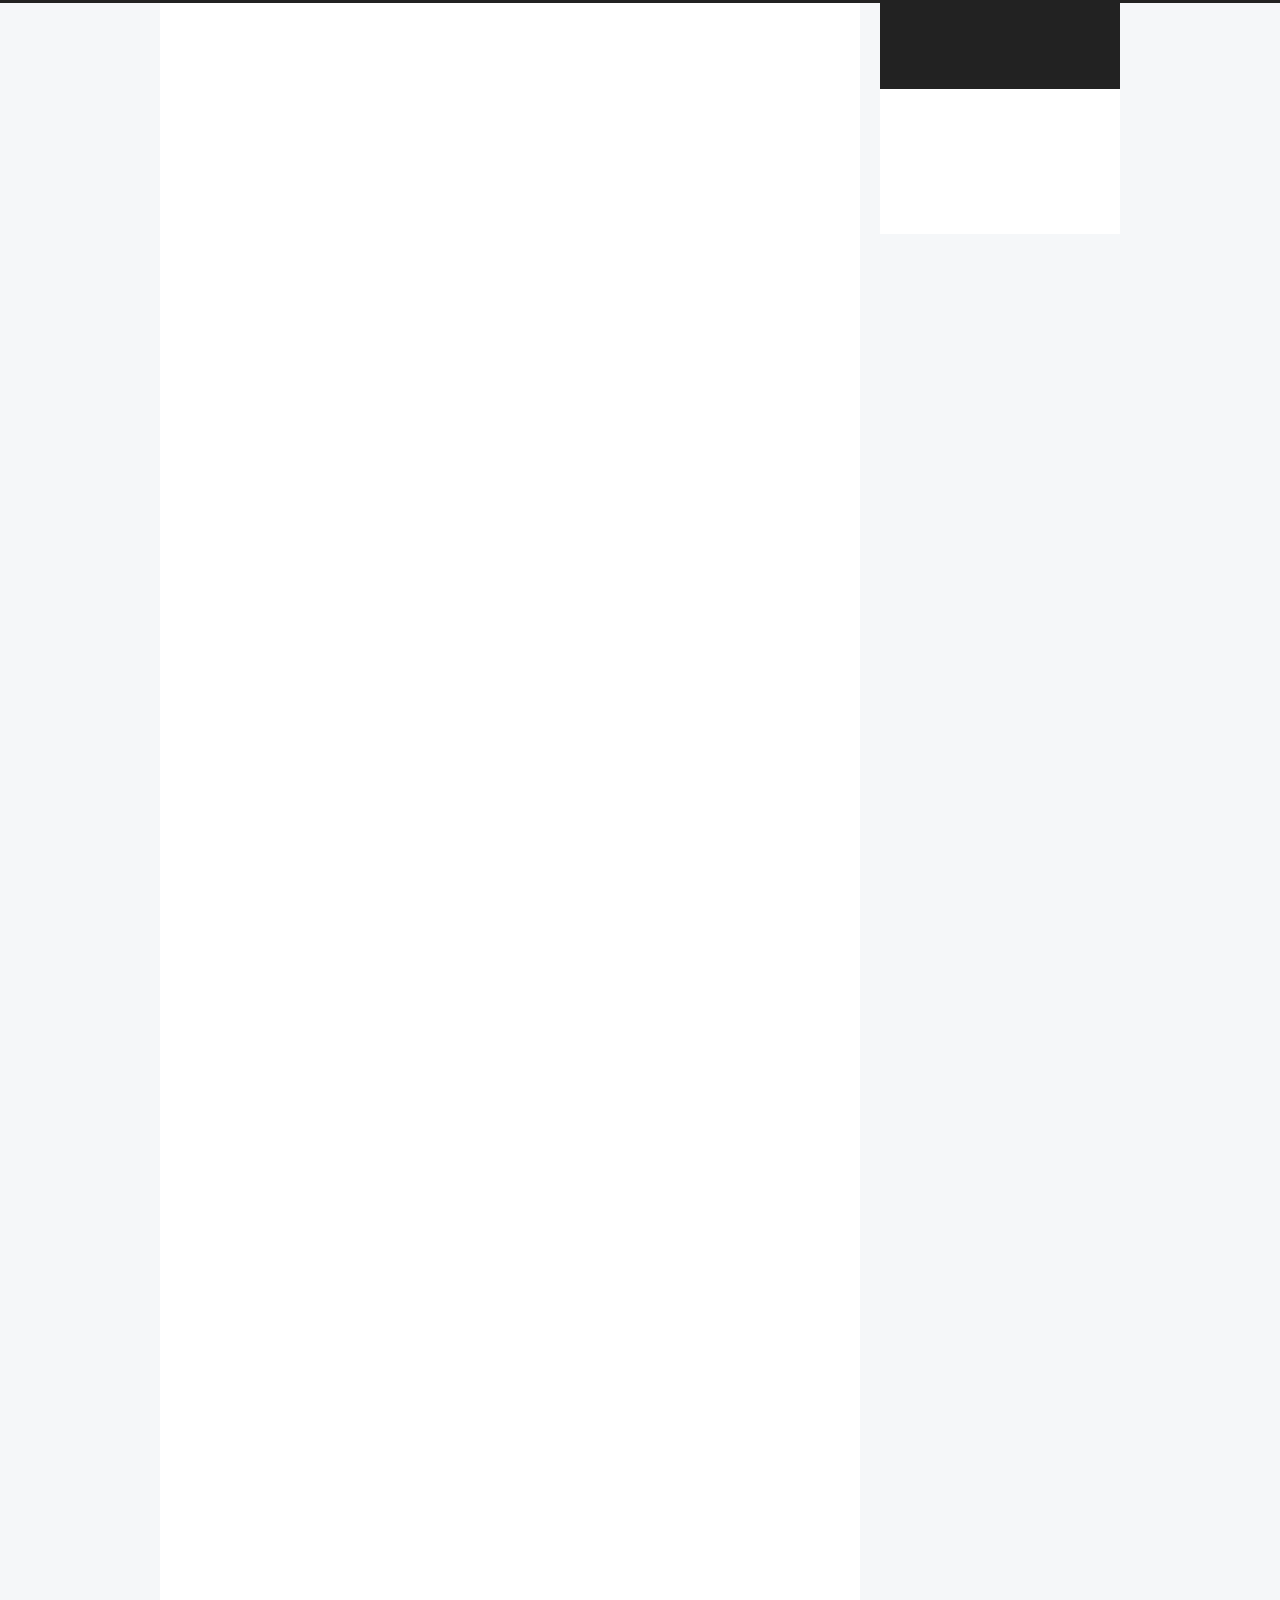
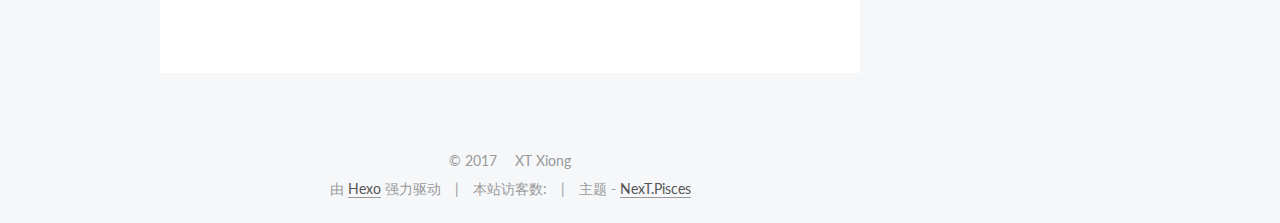
==== commit 8d741e49: "Site updated: 2017-06-11 14:19:01" ====
--- a/index.html
+++ b/index.html
@@ -255,7 +255,7 @@
     <span hidden itemprop="author" itemscope itemtype="http://schema.org/Person">
       <meta itemprop="name" content="XT Xiong">
       <meta itemprop="description" content="">
-      <meta itemprop="image" content="/images/avatar.gif">
+      <meta itemprop="image" content="http://orc8sanw2.bkt.clouddn.com/headPortrait.jpg">
     </span>
 
     <span hidden itemprop="publisher" itemscope itemtype="http://schema.org/Organization">
@@ -376,7 +376,7 @@
     <span hidden itemprop="author" itemscope itemtype="http://schema.org/Person">
       <meta itemprop="name" content="XT Xiong">
       <meta itemprop="description" content="">
-      <meta itemprop="image" content="/images/avatar.gif">
+      <meta itemprop="image" content="http://orc8sanw2.bkt.clouddn.com/headPortrait.jpg">
     </span>
 
     <span hidden itemprop="publisher" itemscope itemtype="http://schema.org/Organization">
@@ -524,7 +524,7 @@
       <section class="site-overview sidebar-panel sidebar-panel-active">
         <div class="site-author motion-element" itemprop="author" itemscope itemtype="http://schema.org/Person">
           <img class="site-author-image" itemprop="image"
-               src="/images/avatar.gif"
+               src="http://orc8sanw2.bkt.clouddn.com/headPortrait.jpg"
                alt="XT Xiong" />
           <p class="site-author-name" itemprop="name">XT Xiong</p>
            
@@ -551,6 +551,26 @@
         
 
         <div class="links-of-author motion-element">
+          
+            
+              <span class="links-of-author-item">
+                <a href="https://github.com/xiongxiangtian" target="_blank" title="GitHub">
+                  
+                    <i class="fa fa-fw fa-github"></i>
+                  
+                  GitHub
+                </a>
+              </span>
+            
+              <span class="links-of-author-item">
+                <a href="https://twitter.com/XT_Xiong" target="_blank" title="Twitter">
+                  
+                    <i class="fa fa-fw fa-twitter"></i>
+                  
+                  Twitter
+                </a>
+              </span>
+            
           
         </div>
 
--- a/css/main.css
+++ b/css/main.css
@@ -1528,6 +1528,121 @@
 .fancybox-close:hover {
   border: none;
 }
+#rewardButton {
+  cursor: pointer;
+  border: 0;
+  outline: 0;
+  border-radius: 100%;
+  padding: 0;
+  margin: 0;
+  letter-spacing: normal;
+  text-transform: none;
+  text-indent: 0px;
+  text-shadow: none;
+}
+#rewardButton span {
+  display: inline-block;
+  width: 80px;
+  height: 35px;
+  border-radius: 5px;
+  color: #fff;
+  font-weight: 400;
+  font-style: normal;
+  font-variant: normal;
+  font-stretch: normal;
+  font-size: 18px;
+  font-family: "Microsoft Yahei";
+  background: #f44336;
+}
+#rewardButton span:hover {
+  background: #f7877f;
+}
+#QR {
+  padding-top: 20px;
+}
+#QR a {
+  border: 0;
+}
+#QR img {
+  width: 180px;
+  max-width: 100%;
+  display: inline-block;
+  margin: 0.8em 2em 0 2em;
+}
+#wechat:hover p {
+  animation: roll 0.1s infinite linear;
+  -webkit-animation: roll 0.1s infinite linear;
+  -moz-animation: roll 0.1s infinite linear;
+}
+#alipay:hover p {
+  animation: roll 0.1s infinite linear;
+  -webkit-animation: roll 0.1s infinite linear;
+  -moz-animation: roll 0.1s infinite linear;
+}
+@-moz-keyframes roll {
+  from {
+    -webkit-transform: rotateZ(30deg);
+    -moz-transform: rotateZ(30deg);
+    -ms-transform: rotateZ(30deg);
+    -o-transform: rotateZ(30deg);
+    transform: rotateZ(30deg);
+  }
+  to {
+    -webkit-transform: rotateZ(-30deg);
+    -moz-transform: rotateZ(-30deg);
+    -ms-transform: rotateZ(-30deg);
+    -o-transform: rotateZ(-30deg);
+    transform: rotateZ(-30deg);
+  }
+}
+@-webkit-keyframes roll {
+  from {
+    -webkit-transform: rotateZ(30deg);
+    -moz-transform: rotateZ(30deg);
+    -ms-transform: rotateZ(30deg);
+    -o-transform: rotateZ(30deg);
+    transform: rotateZ(30deg);
+  }
+  to {
+    -webkit-transform: rotateZ(-30deg);
+    -moz-transform: rotateZ(-30deg);
+    -ms-transform: rotateZ(-30deg);
+    -o-transform: rotateZ(-30deg);
+    transform: rotateZ(-30deg);
+  }
+}
+@-o-keyframes roll {
+  from {
+    -webkit-transform: rotateZ(30deg);
+    -moz-transform: rotateZ(30deg);
+    -ms-transform: rotateZ(30deg);
+    -o-transform: rotateZ(30deg);
+    transform: rotateZ(30deg);
+  }
+  to {
+    -webkit-transform: rotateZ(-30deg);
+    -moz-transform: rotateZ(-30deg);
+    -ms-transform: rotateZ(-30deg);
+    -o-transform: rotateZ(-30deg);
+    transform: rotateZ(-30deg);
+  }
+}
+@keyframes roll {
+  from {
+    -webkit-transform: rotateZ(30deg);
+    -moz-transform: rotateZ(30deg);
+    -ms-transform: rotateZ(30deg);
+    -o-transform: rotateZ(30deg);
+    transform: rotateZ(30deg);
+  }
+  to {
+    -webkit-transform: rotateZ(-30deg);
+    -moz-transform: rotateZ(-30deg);
+    -ms-transform: rotateZ(-30deg);
+    -o-transform: rotateZ(-30deg);
+    transform: rotateZ(-30deg);
+  }
+}
 .sidebar {
   position: fixed;
   right: 0;
@@ -1685,7 +1800,7 @@
   width: 4px;
   height: 4px;
   border-radius: 50%;
-  background: #ff2;
+  background: #2da87c;
 }
 .links-of-blogroll {
   font-size: 13px;
@@ -2854,3 +2969,10 @@
     text-align: justify;
   }
 }
+.post {
+  margin-top: 60px;
+  margin-bottom: 60px;
+  padding: 25px;
+  -webkit-box-shadow: 0 0 5px rgba(202,203,203,0.5);
+  -moz-box-shadow: 0 0 5px rgba(202,203,204,0.5);
+}
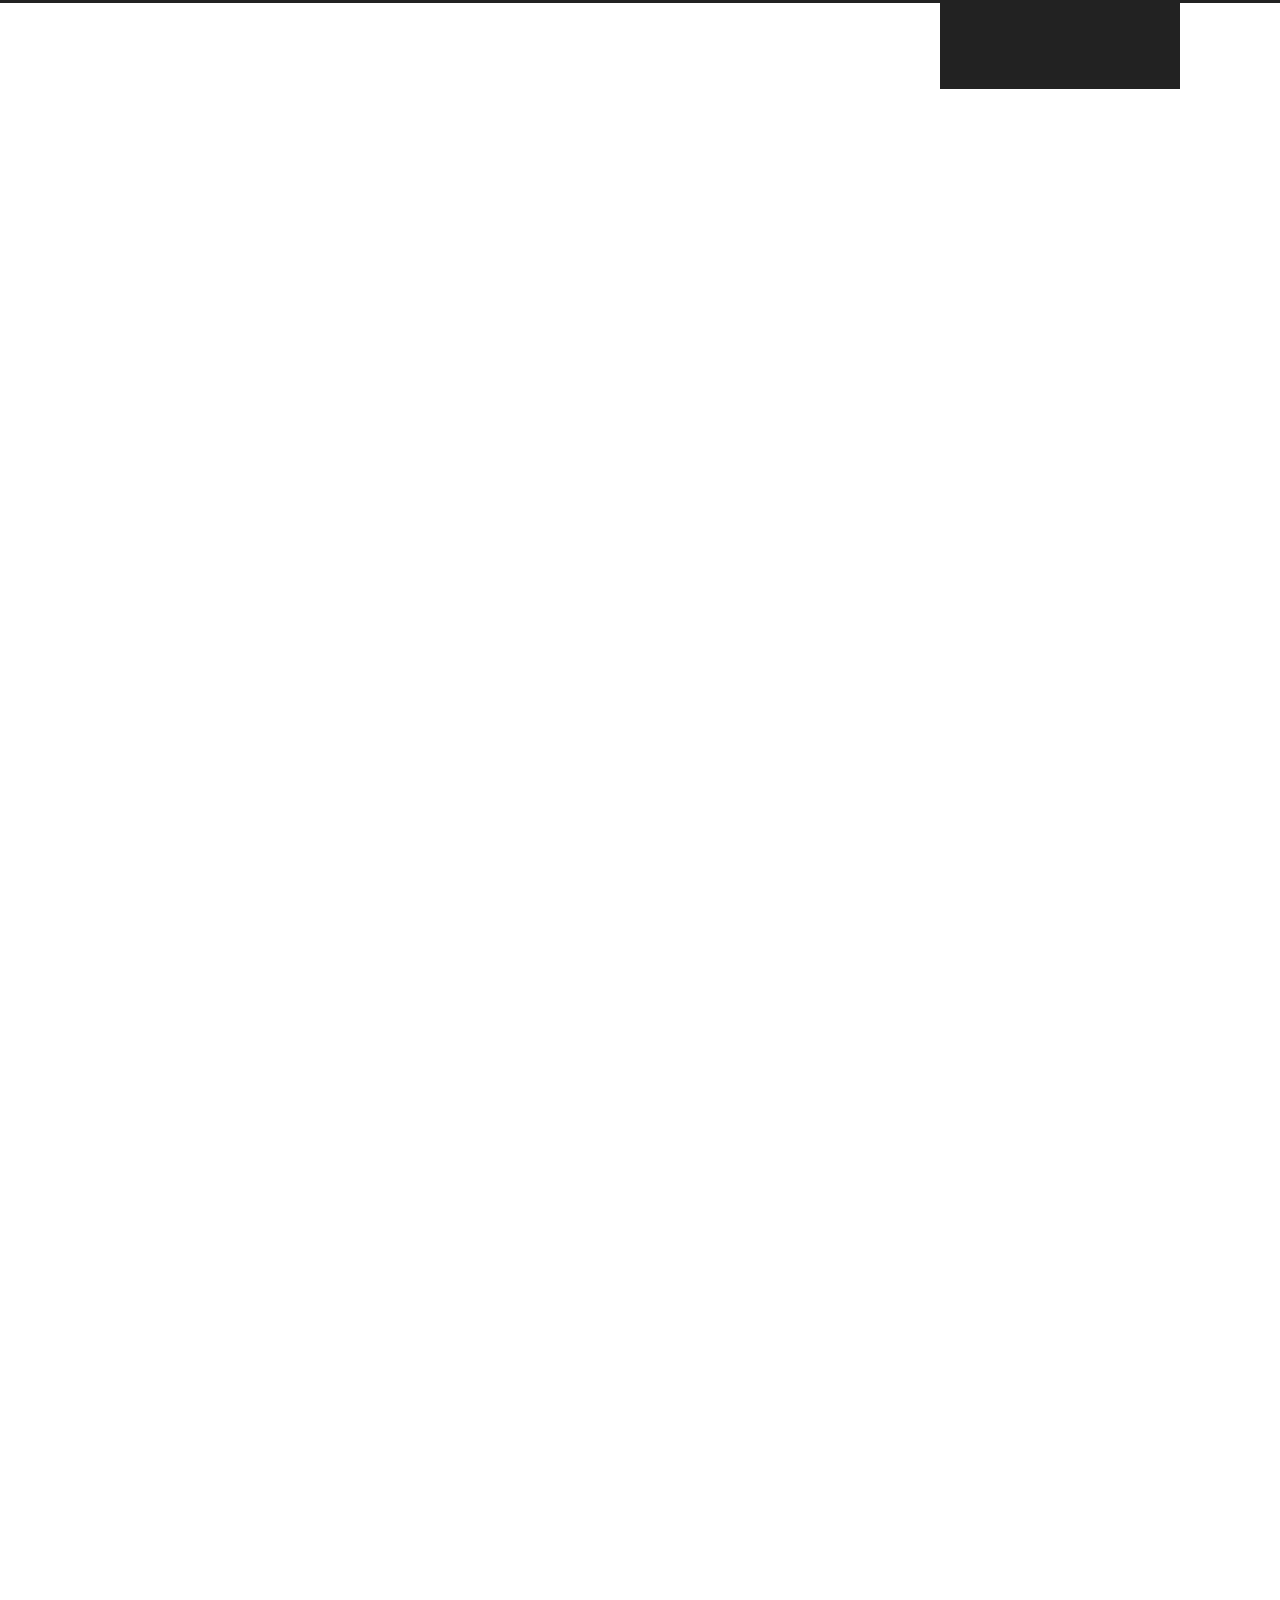
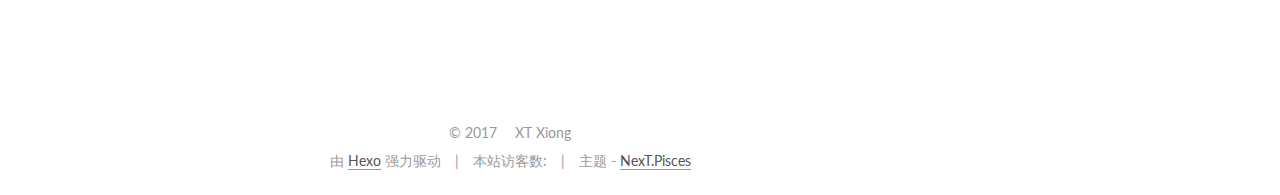
==== commit b9f1ceba: "Site updated: 2017-06-11 14:54:35" ====
--- a/index.html
+++ b/index.html
@@ -129,7 +129,7 @@
 
 
 
-  <title> XT Xiong's blog </title>
+  <title> XT Xiong's blog - 凡事过往，皆为序章 </title>
 </head>
 
 <body itemscope itemtype="http://schema.org/WebPage" lang="zh-Hans">
@@ -208,16 +208,6 @@
               <i class="menu-item-icon fa fa-fw fa-archive"></i> <br />
             
             归档
-          </a>
-        </li>
-      
-        
-        <li class="menu-item menu-item-tags">
-          <a href="/tags" rel="section">
-            
-              <i class="menu-item-icon fa fa-fw fa-tags"></i> <br />
-            
-            标签
           </a>
         </li>
       
--- a/css/main.css
+++ b/css/main.css
@@ -434,7 +434,7 @@
 .header-inner {
   margin: 0 auto;
   padding: 100px 0 70px;
-  width: 700px;
+  width: 810px;
 }
 @media (min-width: 1600px) {
   .container .header-inner {
@@ -446,7 +446,7 @@
 }
 .main-inner {
   margin: 0 auto;
-  width: 700px;
+  width: 810px;
 }
 @media (min-width: 1600px) {
   .container .main-inner {
@@ -463,7 +463,7 @@
 .footer-inner {
   box-sizing: border-box;
   margin: 20px auto;
-  width: 700px;
+  width: 810px;
 }
 @media (min-width: 1600px) {
   .container .footer-inner {
@@ -1123,7 +1123,7 @@
 .posts-expand {
   padding-top: 40px;
 }
-@media (max-width: 767px) {
+@media (max-width: 1080px) {
   .posts-expand {
     margin: 0 20px;
   }
@@ -1800,7 +1800,7 @@
   width: 4px;
   height: 4px;
   border-radius: 50%;
-  background: #2da87c;
+  background: #0970f1;
 }
 .links-of-blogroll {
   font-size: 13px;
@@ -2585,7 +2585,7 @@
 .header {
   position: relative;
   margin: 0 auto;
-  width: 960px;
+  width: 1080px;
 }
 @media (min-width: 768px) and (max-width: 991px) {
   .header {
@@ -2645,7 +2645,7 @@
   }
 }
 .container .main-inner {
-  width: 960px;
+  width: 1080px;
 }
 @media (min-width: 768px) and (max-width: 991px) {
   .container .main-inner {
@@ -2661,7 +2661,7 @@
   float: right;
   box-sizing: border-box;
   padding: 40px;
-  width: 700px;
+  width: 810px;
   background: #fff;
   min-height: 700px;
   box-shadow: initial;
@@ -2704,7 +2704,7 @@
   display: none;
 }
 .footer-inner {
-  width: 960px;
+  width: 1080px;
   padding-left: 260px;
 }
 @media (min-width: 768px) and (max-width: 991px) {
@@ -2976,3 +2976,6 @@
   -webkit-box-shadow: 0 0 5px rgba(202,203,203,0.5);
   -moz-box-shadow: 0 0 5px rgba(202,203,204,0.5);
 }
+body {
+  background: url("/images/backGround.jpg");
+}
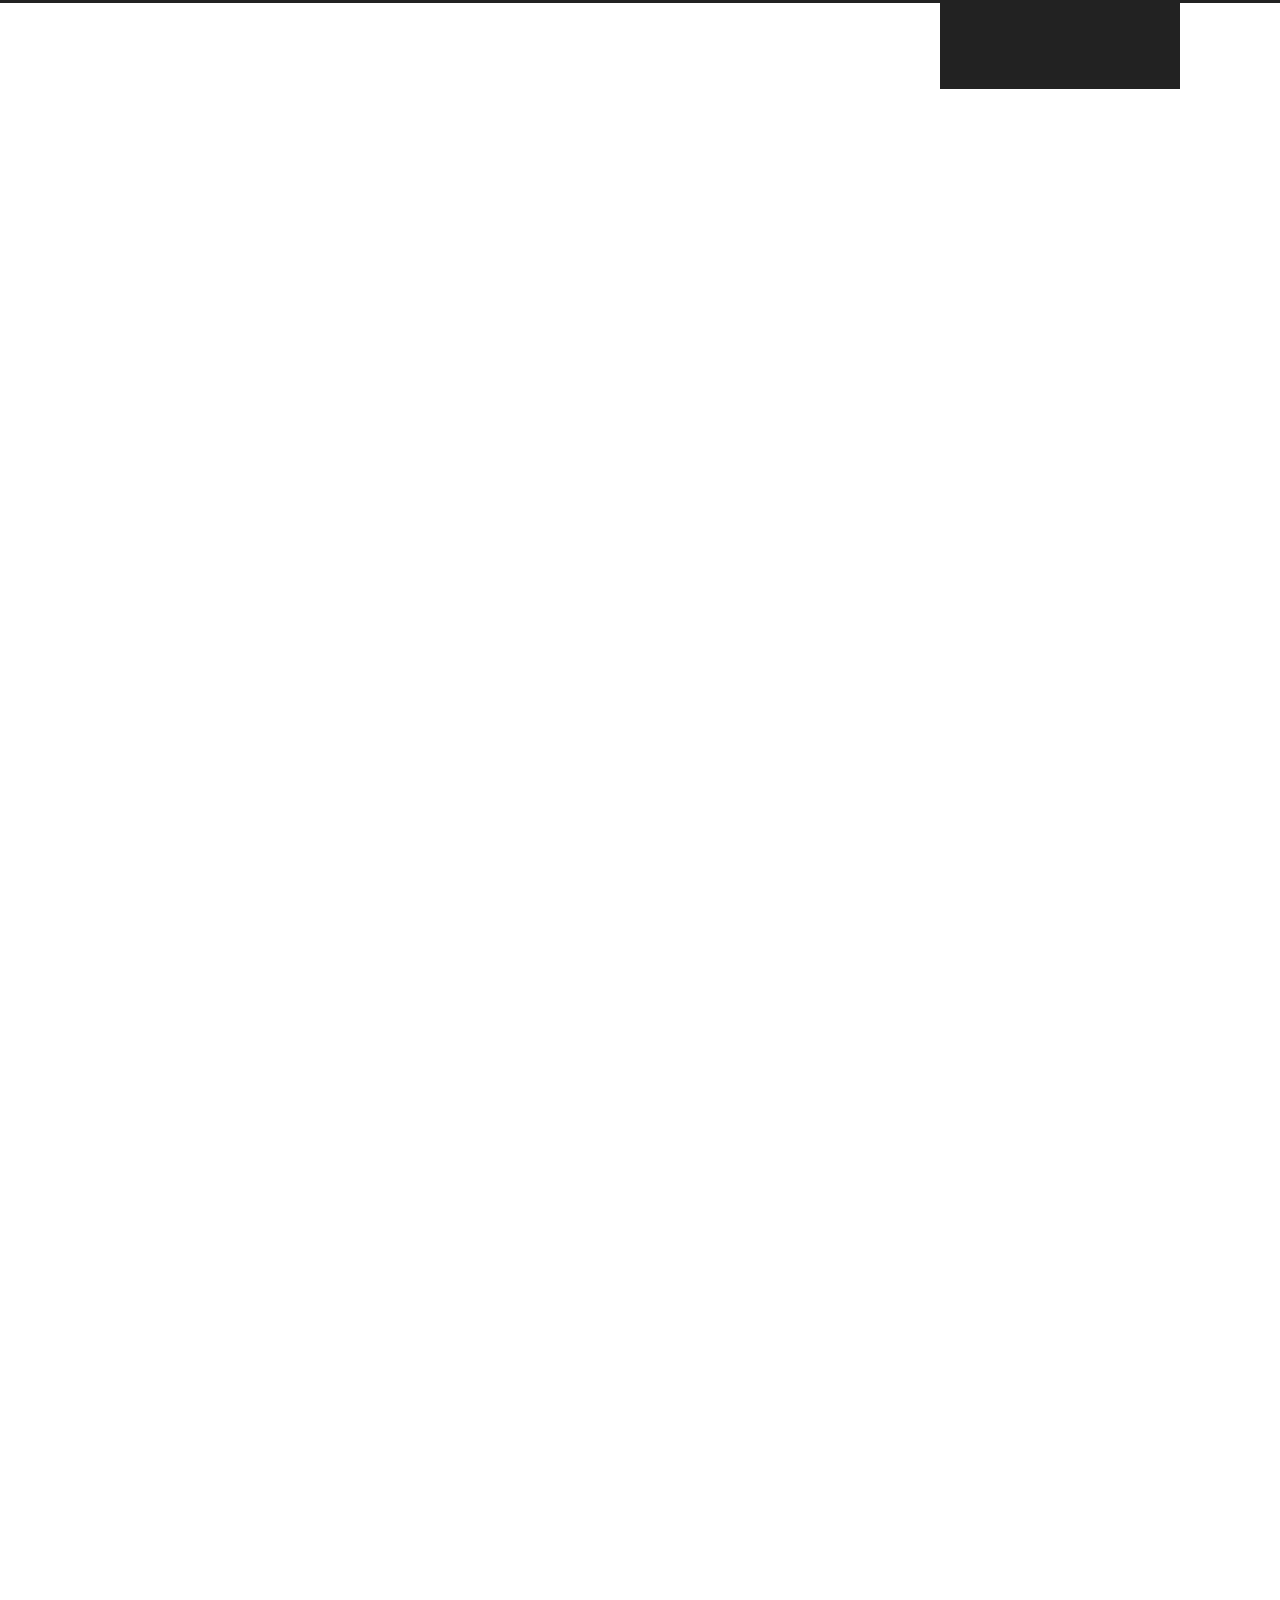
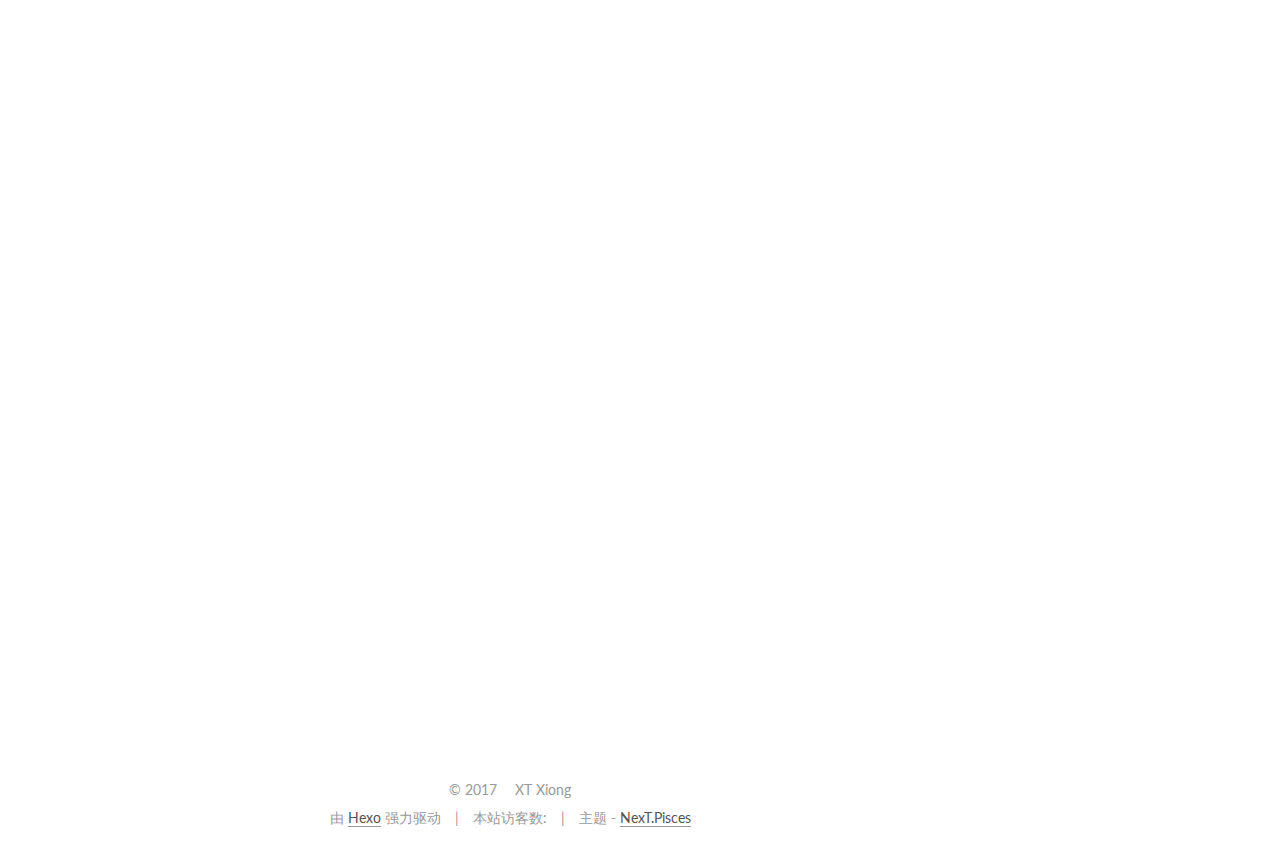
==== commit aeacf500: "Site updated: 2017-07-16 17:28:58" ====
--- a/index.html
+++ b/index.html
@@ -240,6 +240,136 @@
   
 
   <article class="post post-type-normal " itemscope itemtype="http://schema.org/Article">
+    <link itemprop="mainEntityOfPage" href="http://yoursite.com/2017/07/16/《睡眠革命》读书笔记/">
+
+    <span hidden itemprop="author" itemscope itemtype="http://schema.org/Person">
+      <meta itemprop="name" content="XT Xiong">
+      <meta itemprop="description" content="">
+      <meta itemprop="image" content="http://orc8sanw2.bkt.clouddn.com/headPortrait.jpg">
+    </span>
+
+    <span hidden itemprop="publisher" itemscope itemtype="http://schema.org/Organization">
+      <meta itemprop="name" content="XT Xiong's blog">
+    </span>
+
+    
+      <header class="post-header">
+
+        
+        
+          <h1 class="post-title" itemprop="name headline">
+            
+            
+              
+                
+                <a class="post-title-link" href="/2017/07/16/《睡眠革命》读书笔记/" itemprop="url">
+                  《睡眠革命》读书笔记
+                </a>
+              
+            
+          </h1>
+        
+
+        <div class="post-meta">
+          <span class="post-time">
+            
+              <span class="post-meta-item-icon">
+                <i class="fa fa-calendar-o"></i>
+              </span>
+              
+                <span class="post-meta-item-text">发表于</span>
+              
+              <time title="创建于" itemprop="dateCreated datePublished" datetime="2017-07-16T17:20:25+08:00">
+                2017-07-16
+              </time>
+            
+
+            
+
+            
+          </span>
+
+          
+
+          
+            
+          
+
+          
+          
+
+          
+
+          
+
+          
+
+        </div>
+      </header>
+    
+
+
+    <div class="post-body" itemprop="articleBody">
+
+      
+      
+
+      
+        
+          
+            <p>最近读了一本非常有意思的书《睡眠革命》，觉得里面还是有很多东西值得和大家分享。特别是针对程序开发人员，这样一个睡的晚且电子设备使用率高的群体。作者在帮助我们了解睡眠的同时，用更为宏观的视角创新的提出了一套完整睡眠系统–R90睡眠方案。</p>
+<p>作者通过了7个关键指标帮助我们了解睡眠：</p>
+<h4 id="一、昼夜节律"><a href="#一、昼夜节律" class="headerlink" title="一、昼夜节律"></a>一、昼夜节律</h4><p>昼夜节律是生命体24小时的内循环，也就是生物钟。是我们成千上万年的进化产物，无法摆脱。而生物钟又受到日光、温度、进食时间等因素影响，其中最主要的是日光，日光会影响人体的激素分泌。在黑暗的环境下人体的松果腺会分泌褪黑素，能够帮助睡眠。黄光和红光也有助于分泌褪黑素，所以在入睡前最好使用暖色光慢慢进入睡眠状态。随着日光渐强，在明亮的环境下人体会分泌血清素，是一种刺激神经的神经传递素，它与褪黑素此消彼长。白天的蓝光，电子调备的屏幕发出来的也是蓝光，这些就会抑制褪黑素的分泌，但它有助于提高人的灵敏度。所以用日光来调整生物钟是最有效的办法，该入睡时让自己处在暖色或者黑暗环境帮助入睡，该清醒的时候可以拉开窗帘或者用模拟自然光的日光灯帮助清醒。</p>
+<h3 id="二、睡眠类型"><a href="#二、睡眠类型" class="headerlink" title="二、睡眠类型"></a>二、睡眠类型</h3><p>了解自己是早睡还是晚睡类型，然后巧妙的规划好自己的一天日程，让自己在最佳的状态下做最重要的事。如果和自己的伴侣属于不同睡眠类型，要学会彼此协调，彼此适应。</p>
+<h3 id="三、睡眠周期"><a href="#三、睡眠周期" class="headerlink" title="三、睡眠周期"></a>三、睡眠周期</h3><p>主要有四个阶段：打瞌睡、浅睡眠、深睡眠、快速眼动睡眠。作者也正是在这一节里面提出了R90方案，以90分钟为一个睡眠周期，每个人大概需要4-5个睡眠周期，每周每个人完美的理想值是35个睡眠周期。而并不是传统我们认为的每天八小时。而且一定要给自己设置一个固定起床时间，再拿这个时间向前推算入睡的时间。</p>
+<p>以自己为例想要在7点起床，需要5个睡眠周期，那么就是11：30入睡。如果自己错过了11：30分这个时间，那么索性让自己在下一个周期入睡，也就是01：00。睡4个周期也是足够的，但是起床时间一定要不动摇。固定的起床时间就像一根铁锚，支撑着整个R90方案。起床的时候可以慢一点，让自己有一个适应日光过程。使用这套方案几天后初步形成了生物钟，早上也就不需要闹钟变自然而醒。</p>
+<h3 id="四、睡眠前后的例行程序"><a href="#四、睡眠前后的例行程序" class="headerlink" title="四、睡眠前后的例行程序"></a>四、睡眠前后的例行程序</h3><p>理想情况下，我们是不应该马上就躺到床上进行睡眠，而是应该花90分钟做准备，起床也是一样。当然这90分钟不是坐在凳子上傻等，可以去做一些远离电子设备的事，比如整理衣物，打扫卫生，回想当天的事情清空大脑。早起也是一样，给自己90分钟时间再开始工作，期间是包括早餐和去公司的时间。</p>
+<h3 id="五、日间小睡"><a href="#五、日间小睡" class="headerlink" title="五、日间小睡"></a>五、日间小睡</h3><p>在白天还有两个修复期可以补充睡眠周期，分别是13：00到15：00和17：00到19：00。中午是最佳的弥补时机，傍晚次之。小憩的时间最好控制在30分钟左右，即便是非常短暂的午睡，也能增强大脑袋记忆处理能力。</p>
+<h3 id="六、寝具套装"><a href="#六、寝具套装" class="headerlink" title="六、寝具套装"></a>六、寝具套装</h3><p>睡眠的过程中只有床垫是最为重要的，枕头只是弥补床垫不足的手段，床垫最好是越大越好。如果放下床垫后没有空间再放床头柜，那么就搬走床头柜，甚至床架也可以不要，整个睡眠系统中只有床垫是最重要的。</p>
+<h3 id="七、睡眠环境"><a href="#七、睡眠环境" class="headerlink" title="七、睡眠环境"></a>七、睡眠环境</h3><p>总结下来只有一句话：卧室不应该成为你生活空间的延伸。如果可以的话，把它重新命名为你的身心修复室。</p>
+<h4 id="作者的这七个睡眠指标解决了我在睡眠上的很多问题，之前困惑的都一一作解，本书是一本非常实用的工具书，是一本值得强列推荐给大家的书。"><a href="#作者的这七个睡眠指标解决了我在睡眠上的很多问题，之前困惑的都一一作解，本书是一本非常实用的工具书，是一本值得强列推荐给大家的书。" class="headerlink" title="作者的这七个睡眠指标解决了我在睡眠上的很多问题，之前困惑的都一一作解，本书是一本非常实用的工具书，是一本值得强列推荐给大家的书。"></a>作者的这七个睡眠指标解决了我在睡眠上的很多问题，之前困惑的都一一作解，本书是一本非常实用的工具书，是一本值得强列推荐给大家的书。</h4>
+          
+        
+      
+    </div>
+
+    <div>
+      
+    </div>
+
+    <div>
+      
+    </div>
+
+    <div>
+      
+    </div>
+
+    <footer class="post-footer">
+      
+
+      
+
+      
+
+      
+      
+        <div class="post-eof"></div>
+      
+    </footer>
+  </article>
+
+
+    
+      
+
+  
+
+  
+  
+  
+
+  <article class="post post-type-normal " itemscope itemtype="http://schema.org/Article">
     <link itemprop="mainEntityOfPage" href="http://yoursite.com/2017/05/23/XT-Xiong/">
 
     <span hidden itemprop="author" itemscope itemtype="http://schema.org/Person">
@@ -352,135 +482,6 @@
 
 
     
-      
-
-  
-
-  
-  
-  
-
-  <article class="post post-type-normal " itemscope itemtype="http://schema.org/Article">
-    <link itemprop="mainEntityOfPage" href="http://yoursite.com/2017/05/21/hello-world/">
-
-    <span hidden itemprop="author" itemscope itemtype="http://schema.org/Person">
-      <meta itemprop="name" content="XT Xiong">
-      <meta itemprop="description" content="">
-      <meta itemprop="image" content="http://orc8sanw2.bkt.clouddn.com/headPortrait.jpg">
-    </span>
-
-    <span hidden itemprop="publisher" itemscope itemtype="http://schema.org/Organization">
-      <meta itemprop="name" content="XT Xiong's blog">
-    </span>
-
-    
-      <header class="post-header">
-
-        
-        
-          <h1 class="post-title" itemprop="name headline">
-            
-            
-              
-                
-                <a class="post-title-link" href="/2017/05/21/hello-world/" itemprop="url">
-                  Hello World
-                </a>
-              
-            
-          </h1>
-        
-
-        <div class="post-meta">
-          <span class="post-time">
-            
-              <span class="post-meta-item-icon">
-                <i class="fa fa-calendar-o"></i>
-              </span>
-              
-                <span class="post-meta-item-text">发表于</span>
-              
-              <time title="创建于" itemprop="dateCreated datePublished" datetime="2017-05-21T23:40:06+08:00">
-                2017-05-21
-              </time>
-            
-
-            
-
-            
-          </span>
-
-          
-
-          
-            
-          
-
-          
-          
-
-          
-
-          
-
-          
-
-        </div>
-      </header>
-    
-
-
-    <div class="post-body" itemprop="articleBody">
-
-      
-      
-
-      
-        
-          
-            <p>Welcome to <a href="https://hexo.io/" target="_blank" rel="external">Hexo</a>! This is your very first post. Check <a href="https://hexo.io/docs/" target="_blank" rel="external">documentation</a> for more info. If you get any problems when using Hexo, you can find the answer in <a href="https://hexo.io/docs/troubleshooting.html" target="_blank" rel="external">troubleshooting</a> or you can ask me on <a href="https://github.com/hexojs/hexo/issues" target="_blank" rel="external">GitHub</a>.</p>
-<h2 id="Quick-Start"><a href="#Quick-Start" class="headerlink" title="Quick Start"></a>Quick Start</h2><h3 id="Create-a-new-post"><a href="#Create-a-new-post" class="headerlink" title="Create a new post"></a>Create a new post</h3><figure class="highlight bash"><table><tr><td class="gutter"><pre><div class="line">1</div></pre></td><td class="code"><pre><div class="line">$ hexo new <span class="string">"My New Post"</span></div></pre></td></tr></table></figure>
-<p>More info: <a href="https://hexo.io/docs/writing.html" target="_blank" rel="external">Writing</a></p>
-<h3 id="Run-server"><a href="#Run-server" class="headerlink" title="Run server"></a>Run server</h3><figure class="highlight bash"><table><tr><td class="gutter"><pre><div class="line">1</div></pre></td><td class="code"><pre><div class="line">$ hexo server</div></pre></td></tr></table></figure>
-<p>More info: <a href="https://hexo.io/docs/server.html" target="_blank" rel="external">Server</a></p>
-<h3 id="Generate-static-files"><a href="#Generate-static-files" class="headerlink" title="Generate static files"></a>Generate static files</h3><figure class="highlight bash"><table><tr><td class="gutter"><pre><div class="line">1</div></pre></td><td class="code"><pre><div class="line">$ hexo generate</div></pre></td></tr></table></figure>
-<p>More info: <a href="https://hexo.io/docs/generating.html" target="_blank" rel="external">Generating</a></p>
-<h3 id="Deploy-to-remote-sites"><a href="#Deploy-to-remote-sites" class="headerlink" title="Deploy to remote sites"></a>Deploy to remote sites</h3><figure class="highlight bash"><table><tr><td class="gutter"><pre><div class="line">1</div></pre></td><td class="code"><pre><div class="line">$ hexo deploy</div></pre></td></tr></table></figure>
-<p>More info: <a href="https://hexo.io/docs/deployment.html" target="_blank" rel="external">Deployment</a></p>
-
-          
-        
-      
-    </div>
-
-    <div>
-      
-    </div>
-
-    <div>
-      
-    </div>
-
-    <div>
-      
-    </div>
-
-    <footer class="post-footer">
-      
-
-      
-
-      
-
-      
-      
-        <div class="post-eof"></div>
-      
-    </footer>
-  </article>
-
-
-    
   </section>
 
   
--- a/css/main.css
+++ b/css/main.css
@@ -1800,7 +1800,7 @@
   width: 4px;
   height: 4px;
   border-radius: 50%;
-  background: #0970f1;
+  background: #ff34fb;
 }
 .links-of-blogroll {
   font-size: 13px;
@@ -2969,6 +2969,9 @@
     text-align: justify;
   }
 }
+body {
+  background: url("/images/backGround.jpg");
+}
 .post {
   margin-top: 60px;
   margin-bottom: 60px;
@@ -2976,6 +2979,10 @@
   -webkit-box-shadow: 0 0 5px rgba(202,203,203,0.5);
   -moz-box-shadow: 0 0 5px rgba(202,203,204,0.5);
 }
-body {
-  background: url("/images/backGround.jpg");
-}
+.site-author-image {
+  border-radius: 100%;
+  padding: 2px;
+  border: 2px dashed #fff;
+  animation: cycle 2s 0.5s forwards;
+  transition: border-radius 2s;
+}
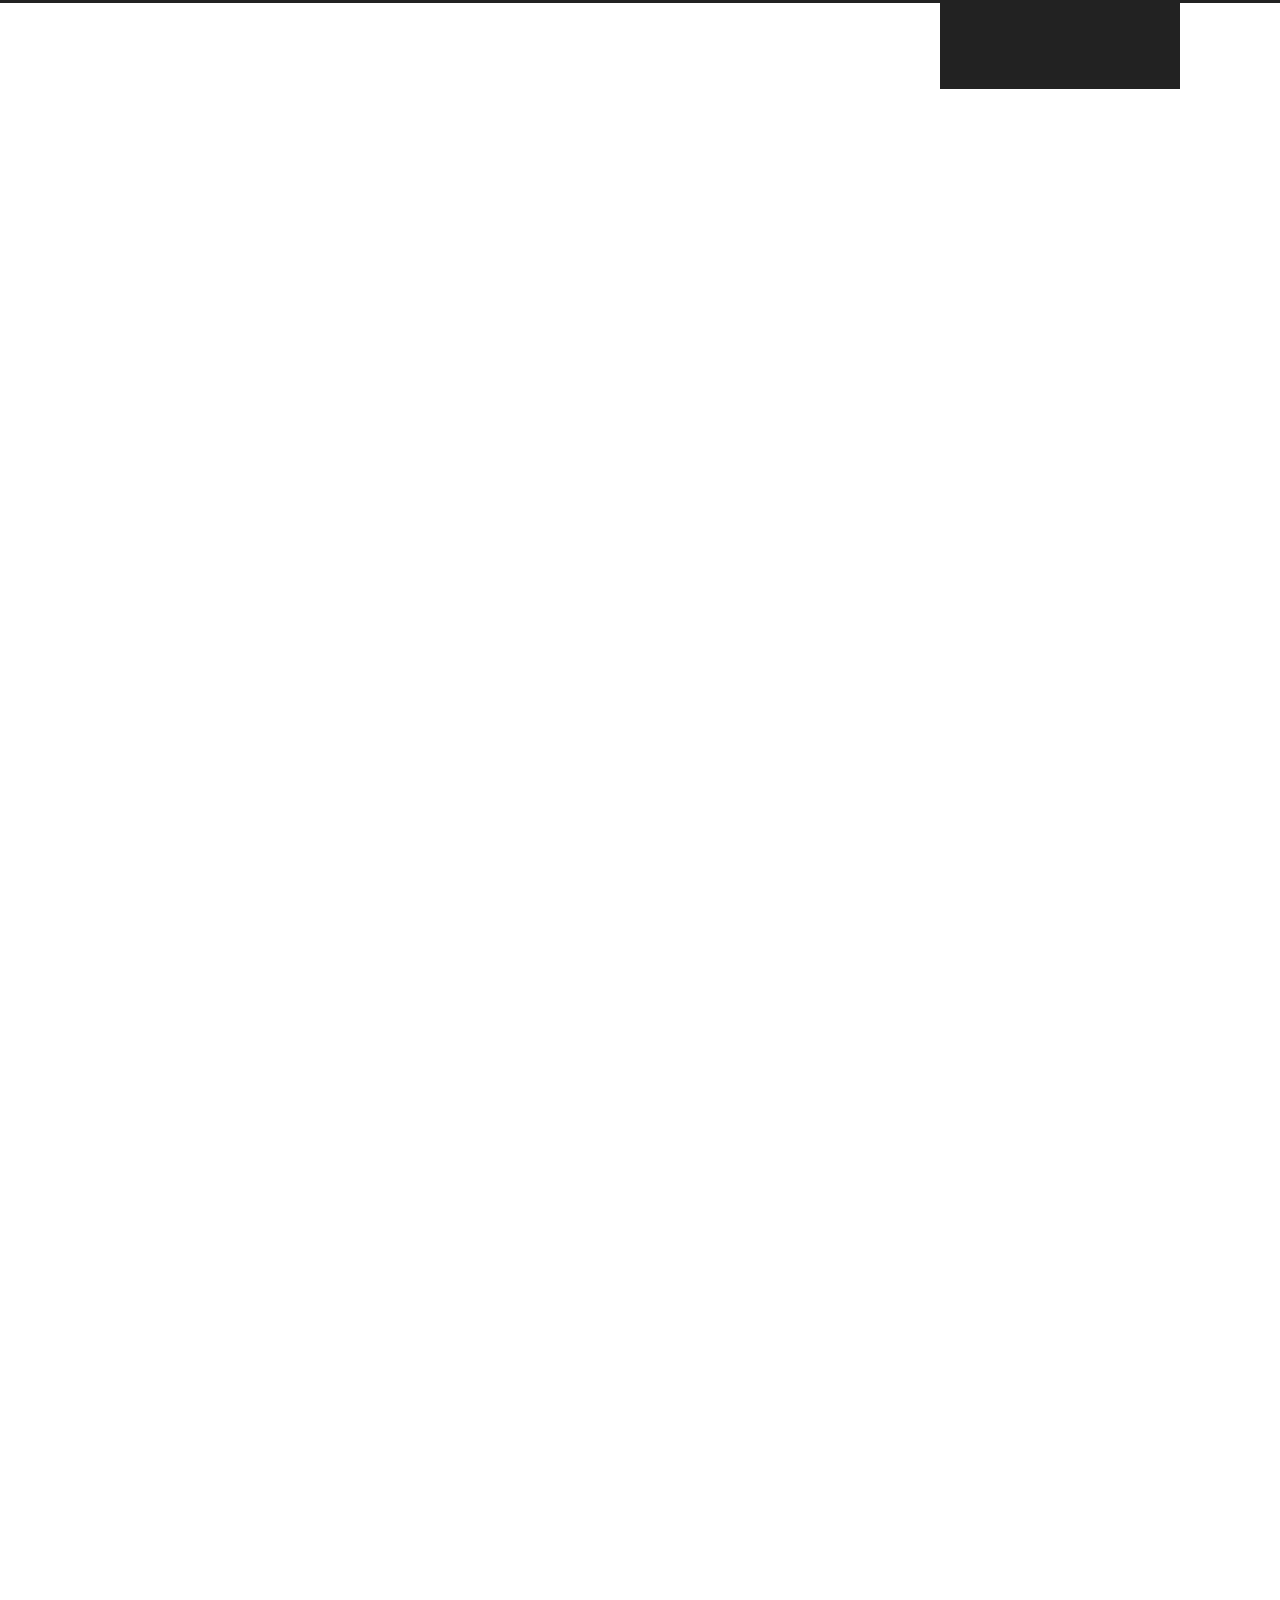
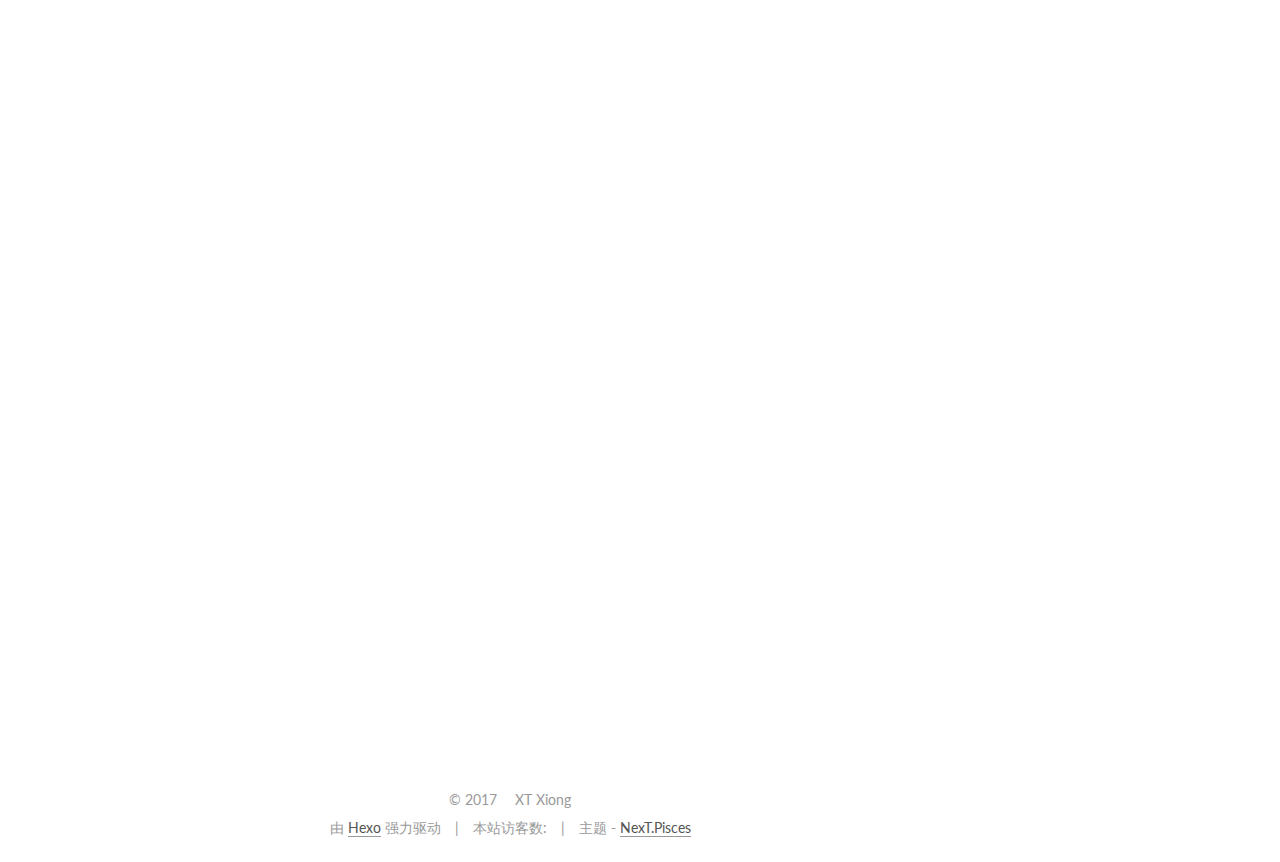
==== commit ce0b6ab0: "Site updated: 2017-07-16 17:38:38" ====
--- a/index.html
+++ b/index.html
@@ -320,13 +320,13 @@
             <p>最近读了一本非常有意思的书《睡眠革命》，觉得里面还是有很多东西值得和大家分享。特别是针对程序开发人员，这样一个睡的晚且电子设备使用率高的群体。作者在帮助我们了解睡眠的同时，用更为宏观的视角创新的提出了一套完整睡眠系统–R90睡眠方案。</p>
 <p>作者通过了7个关键指标帮助我们了解睡眠：</p>
 <h4 id="一、昼夜节律"><a href="#一、昼夜节律" class="headerlink" title="一、昼夜节律"></a>一、昼夜节律</h4><p>昼夜节律是生命体24小时的内循环，也就是生物钟。是我们成千上万年的进化产物，无法摆脱。而生物钟又受到日光、温度、进食时间等因素影响，其中最主要的是日光，日光会影响人体的激素分泌。在黑暗的环境下人体的松果腺会分泌褪黑素，能够帮助睡眠。黄光和红光也有助于分泌褪黑素，所以在入睡前最好使用暖色光慢慢进入睡眠状态。随着日光渐强，在明亮的环境下人体会分泌血清素，是一种刺激神经的神经传递素，它与褪黑素此消彼长。白天的蓝光，电子调备的屏幕发出来的也是蓝光，这些就会抑制褪黑素的分泌，但它有助于提高人的灵敏度。所以用日光来调整生物钟是最有效的办法，该入睡时让自己处在暖色或者黑暗环境帮助入睡，该清醒的时候可以拉开窗帘或者用模拟自然光的日光灯帮助清醒。</p>
-<h3 id="二、睡眠类型"><a href="#二、睡眠类型" class="headerlink" title="二、睡眠类型"></a>二、睡眠类型</h3><p>了解自己是早睡还是晚睡类型，然后巧妙的规划好自己的一天日程，让自己在最佳的状态下做最重要的事。如果和自己的伴侣属于不同睡眠类型，要学会彼此协调，彼此适应。</p>
-<h3 id="三、睡眠周期"><a href="#三、睡眠周期" class="headerlink" title="三、睡眠周期"></a>三、睡眠周期</h3><p>主要有四个阶段：打瞌睡、浅睡眠、深睡眠、快速眼动睡眠。作者也正是在这一节里面提出了R90方案，以90分钟为一个睡眠周期，每个人大概需要4-5个睡眠周期，每周每个人完美的理想值是35个睡眠周期。而并不是传统我们认为的每天八小时。而且一定要给自己设置一个固定起床时间，再拿这个时间向前推算入睡的时间。</p>
+<h4 id="二、睡眠类型"><a href="#二、睡眠类型" class="headerlink" title="二、睡眠类型"></a>二、睡眠类型</h4><p>了解自己是早睡还是晚睡类型，然后巧妙的规划好自己的一天日程，让自己在最佳的状态下做最重要的事。如果和自己的伴侣属于不同睡眠类型，要学会彼此协调，彼此适应。</p>
+<h4 id="三、睡眠周期"><a href="#三、睡眠周期" class="headerlink" title="三、睡眠周期"></a>三、睡眠周期</h4><p>主要有四个阶段：打瞌睡、浅睡眠、深睡眠、快速眼动睡眠。作者也正是在这一节里面提出了R90方案，以90分钟为一个睡眠周期，每个人大概需要4-5个睡眠周期，每周每个人完美的理想值是35个睡眠周期。而并不是传统我们认为的每天八小时。而且一定要给自己设置一个固定起床时间，再拿这个时间向前推算入睡的时间。</p>
 <p>以自己为例想要在7点起床，需要5个睡眠周期，那么就是11：30入睡。如果自己错过了11：30分这个时间，那么索性让自己在下一个周期入睡，也就是01：00。睡4个周期也是足够的，但是起床时间一定要不动摇。固定的起床时间就像一根铁锚，支撑着整个R90方案。起床的时候可以慢一点，让自己有一个适应日光过程。使用这套方案几天后初步形成了生物钟，早上也就不需要闹钟变自然而醒。</p>
-<h3 id="四、睡眠前后的例行程序"><a href="#四、睡眠前后的例行程序" class="headerlink" title="四、睡眠前后的例行程序"></a>四、睡眠前后的例行程序</h3><p>理想情况下，我们是不应该马上就躺到床上进行睡眠，而是应该花90分钟做准备，起床也是一样。当然这90分钟不是坐在凳子上傻等，可以去做一些远离电子设备的事，比如整理衣物，打扫卫生，回想当天的事情清空大脑。早起也是一样，给自己90分钟时间再开始工作，期间是包括早餐和去公司的时间。</p>
-<h3 id="五、日间小睡"><a href="#五、日间小睡" class="headerlink" title="五、日间小睡"></a>五、日间小睡</h3><p>在白天还有两个修复期可以补充睡眠周期，分别是13：00到15：00和17：00到19：00。中午是最佳的弥补时机，傍晚次之。小憩的时间最好控制在30分钟左右，即便是非常短暂的午睡，也能增强大脑袋记忆处理能力。</p>
-<h3 id="六、寝具套装"><a href="#六、寝具套装" class="headerlink" title="六、寝具套装"></a>六、寝具套装</h3><p>睡眠的过程中只有床垫是最为重要的，枕头只是弥补床垫不足的手段，床垫最好是越大越好。如果放下床垫后没有空间再放床头柜，那么就搬走床头柜，甚至床架也可以不要，整个睡眠系统中只有床垫是最重要的。</p>
-<h3 id="七、睡眠环境"><a href="#七、睡眠环境" class="headerlink" title="七、睡眠环境"></a>七、睡眠环境</h3><p>总结下来只有一句话：卧室不应该成为你生活空间的延伸。如果可以的话，把它重新命名为你的身心修复室。</p>
+<h4 id="四、睡眠前后的例行程序"><a href="#四、睡眠前后的例行程序" class="headerlink" title="四、睡眠前后的例行程序"></a>四、睡眠前后的例行程序</h4><p>理想情况下，我们是不应该马上就躺到床上进行睡眠，而是应该花90分钟做准备，起床也是一样。当然这90分钟不是坐在凳子上傻等，可以去做一些远离电子设备的事，比如整理衣物，打扫卫生，回想当天的事情清空大脑。早起也是一样，给自己90分钟时间再开始工作，期间是包括早餐和去公司的时间。</p>
+<h4 id="五、日间小睡"><a href="#五、日间小睡" class="headerlink" title="五、日间小睡"></a>五、日间小睡</h4><p>在白天还有两个修复期可以补充睡眠周期，分别是13：00到15：00和17：00到19：00。中午是最佳的弥补时机，傍晚次之。小憩的时间最好控制在30分钟左右，即便是非常短暂的午睡，也能增强大脑袋记忆处理能力。</p>
+<h4 id="六、寝具套装"><a href="#六、寝具套装" class="headerlink" title="六、寝具套装"></a>六、寝具套装</h4><p>睡眠的过程中只有床垫是最为重要的，枕头只是弥补床垫不足的手段，床垫最好是越大越好。如果放下床垫后没有空间再放床头柜，那么就搬走床头柜，甚至床架也可以不要，整个睡眠系统中只有床垫是最重要的。</p>
+<h4 id="七、睡眠环境"><a href="#七、睡眠环境" class="headerlink" title="七、睡眠环境"></a>七、睡眠环境</h4><p>总结下来只有一句话：卧室不应该成为你生活空间的延伸。如果可以的话，把它重新命名为你的身心修复室。</p>
 <h4 id="作者的这七个睡眠指标解决了我在睡眠上的很多问题，之前困惑的都一一作解，本书是一本非常实用的工具书，是一本值得强列推荐给大家的书。"><a href="#作者的这七个睡眠指标解决了我在睡眠上的很多问题，之前困惑的都一一作解，本书是一本非常实用的工具书，是一本值得强列推荐给大家的书。" class="headerlink" title="作者的这七个睡眠指标解决了我在睡眠上的很多问题，之前困惑的都一一作解，本书是一本非常实用的工具书，是一本值得强列推荐给大家的书。"></a>作者的这七个睡眠指标解决了我在睡眠上的很多问题，之前困惑的都一一作解，本书是一本非常实用的工具书，是一本值得强列推荐给大家的书。</h4>
           
         
@@ -370,7 +370,7 @@
   
 
   <article class="post post-type-normal " itemscope itemtype="http://schema.org/Article">
-    <link itemprop="mainEntityOfPage" href="http://yoursite.com/2017/05/23/XT-Xiong/">
+    <link itemprop="mainEntityOfPage" href="http://yoursite.com/2017/07/13/XT-Xiong/">
 
     <span hidden itemprop="author" itemscope itemtype="http://schema.org/Person">
       <meta itemprop="name" content="XT Xiong">
@@ -392,7 +392,7 @@
             
               
                 
-                <a class="post-title-link" href="/2017/05/23/XT-Xiong/" itemprop="url">
+                <a class="post-title-link" href="/2017/07/13/XT-Xiong/" itemprop="url">
                   我的世界
                 </a>
               
@@ -409,8 +409,8 @@
               
                 <span class="post-meta-item-text">发表于</span>
               
-              <time title="创建于" itemprop="dateCreated datePublished" datetime="2017-05-23T23:55:25+08:00">
-                2017-05-23
+              <time title="创建于" itemprop="dateCreated datePublished" datetime="2017-07-13T23:55:25+08:00">
+                2017-07-13
               </time>
             
 
@@ -447,7 +447,7 @@
       
         
           
-            <p>我是汽水，欢迎来到我的世界！</p>
+            <p>我是熊向天，欢迎来到我的世界！本博客主要分享自己在iOS直路上的学习点滴，和生活感悟。博客刚搭建完成，后续会慢慢将自己其他平台的文章迁移过来。</p>
 
           
         
--- a/css/main.css
+++ b/css/main.css
@@ -1800,7 +1800,7 @@
   width: 4px;
   height: 4px;
   border-radius: 50%;
-  background: #ff34fb;
+  background: #12df3c;
 }
 .links-of-blogroll {
   font-size: 13px;
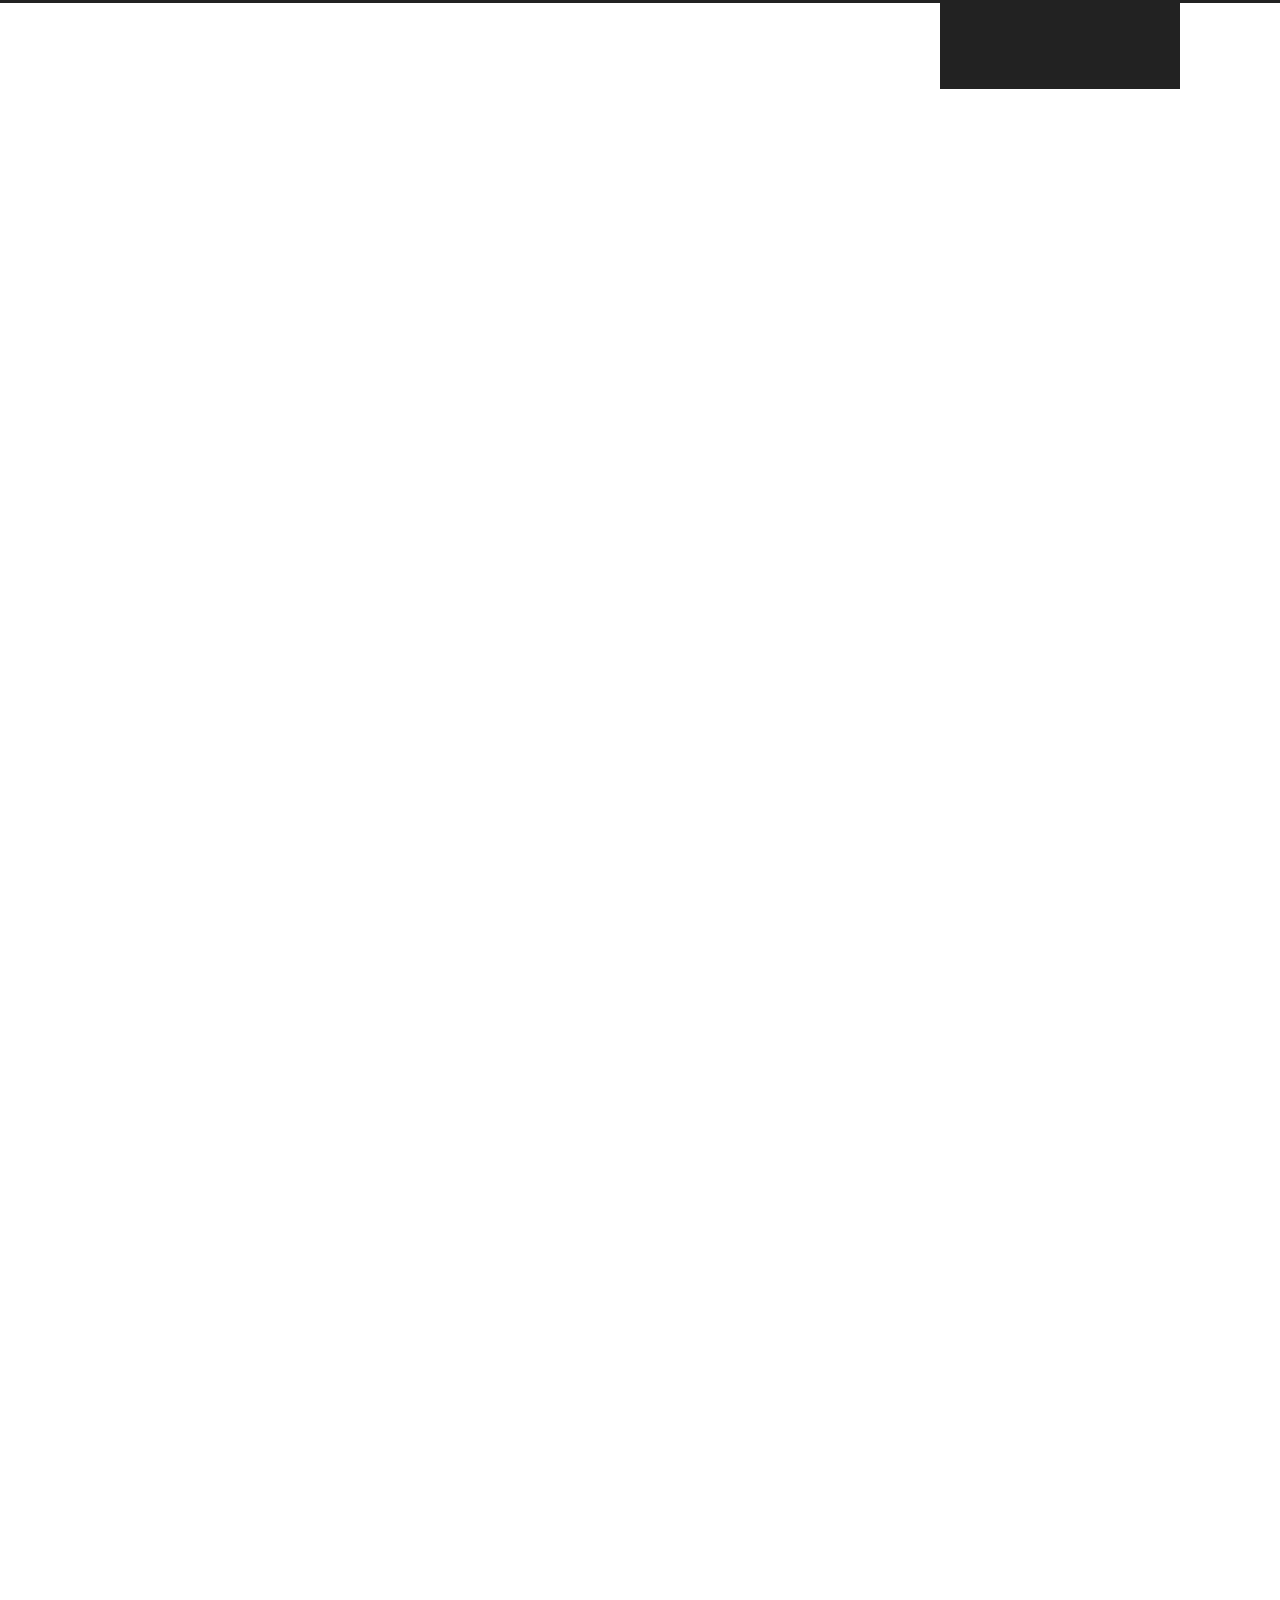
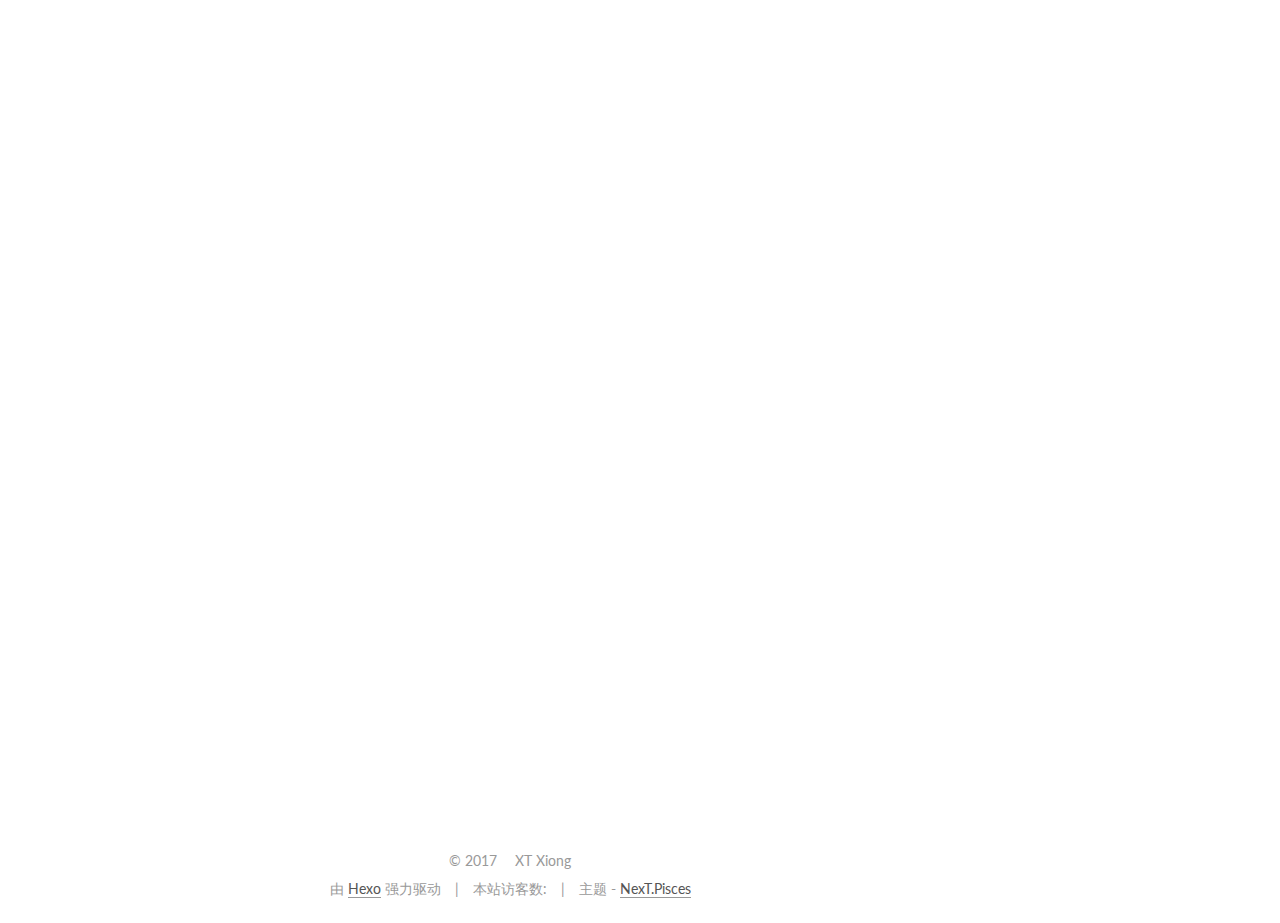
==== commit 42b000c8: "Site updated: 2017-07-16 21:48:27" ====
--- a/index.html
+++ b/index.html
@@ -317,7 +317,8 @@
       
         
           
-            <p>最近读了一本非常有意思的书《睡眠革命》，觉得里面还是有很多东西值得和大家分享。特别是针对程序开发人员，这样一个睡的晚且电子设备使用率高的群体。作者在帮助我们了解睡眠的同时，用更为宏观的视角创新的提出了一套完整睡眠系统–R90睡眠方案。</p>
+            <p><img src="http://orc8sanw2.bkt.clouddn.com/sleep.jpg" alt="avatar"></p>
+<p>最近读了一本非常有意思的书《睡眠革命》，觉得里面还是有很多东西值得和大家分享。特别是针对程序开发人员，这样一个睡的晚且电子设备使用率高的群体。作者在帮助我们了解睡眠的同时，用更为宏观的视角创新的提出了一套完整睡眠系统–R90睡眠方案。</p>
 <p>作者通过了7个关键指标帮助我们了解睡眠：</p>
 <h4 id="一、昼夜节律"><a href="#一、昼夜节律" class="headerlink" title="一、昼夜节律"></a>一、昼夜节律</h4><p>昼夜节律是生命体24小时的内循环，也就是生物钟。是我们成千上万年的进化产物，无法摆脱。而生物钟又受到日光、温度、进食时间等因素影响，其中最主要的是日光，日光会影响人体的激素分泌。在黑暗的环境下人体的松果腺会分泌褪黑素，能够帮助睡眠。黄光和红光也有助于分泌褪黑素，所以在入睡前最好使用暖色光慢慢进入睡眠状态。随着日光渐强，在明亮的环境下人体会分泌血清素，是一种刺激神经的神经传递素，它与褪黑素此消彼长。白天的蓝光，电子调备的屏幕发出来的也是蓝光，这些就会抑制褪黑素的分泌，但它有助于提高人的灵敏度。所以用日光来调整生物钟是最有效的办法，该入睡时让自己处在暖色或者黑暗环境帮助入睡，该清醒的时候可以拉开窗帘或者用模拟自然光的日光灯帮助清醒。</p>
 <h4 id="二、睡眠类型"><a href="#二、睡眠类型" class="headerlink" title="二、睡眠类型"></a>二、睡眠类型</h4><p>了解自己是早睡还是晚睡类型，然后巧妙的规划好自己的一天日程，让自己在最佳的状态下做最重要的事。如果和自己的伴侣属于不同睡眠类型，要学会彼此协调，彼此适应。</p>
--- a/css/main.css
+++ b/css/main.css
@@ -1800,7 +1800,7 @@
   width: 4px;
   height: 4px;
   border-radius: 50%;
-  background: #12df3c;
+  background: #b6260f;
 }
 .links-of-blogroll {
   font-size: 13px;
